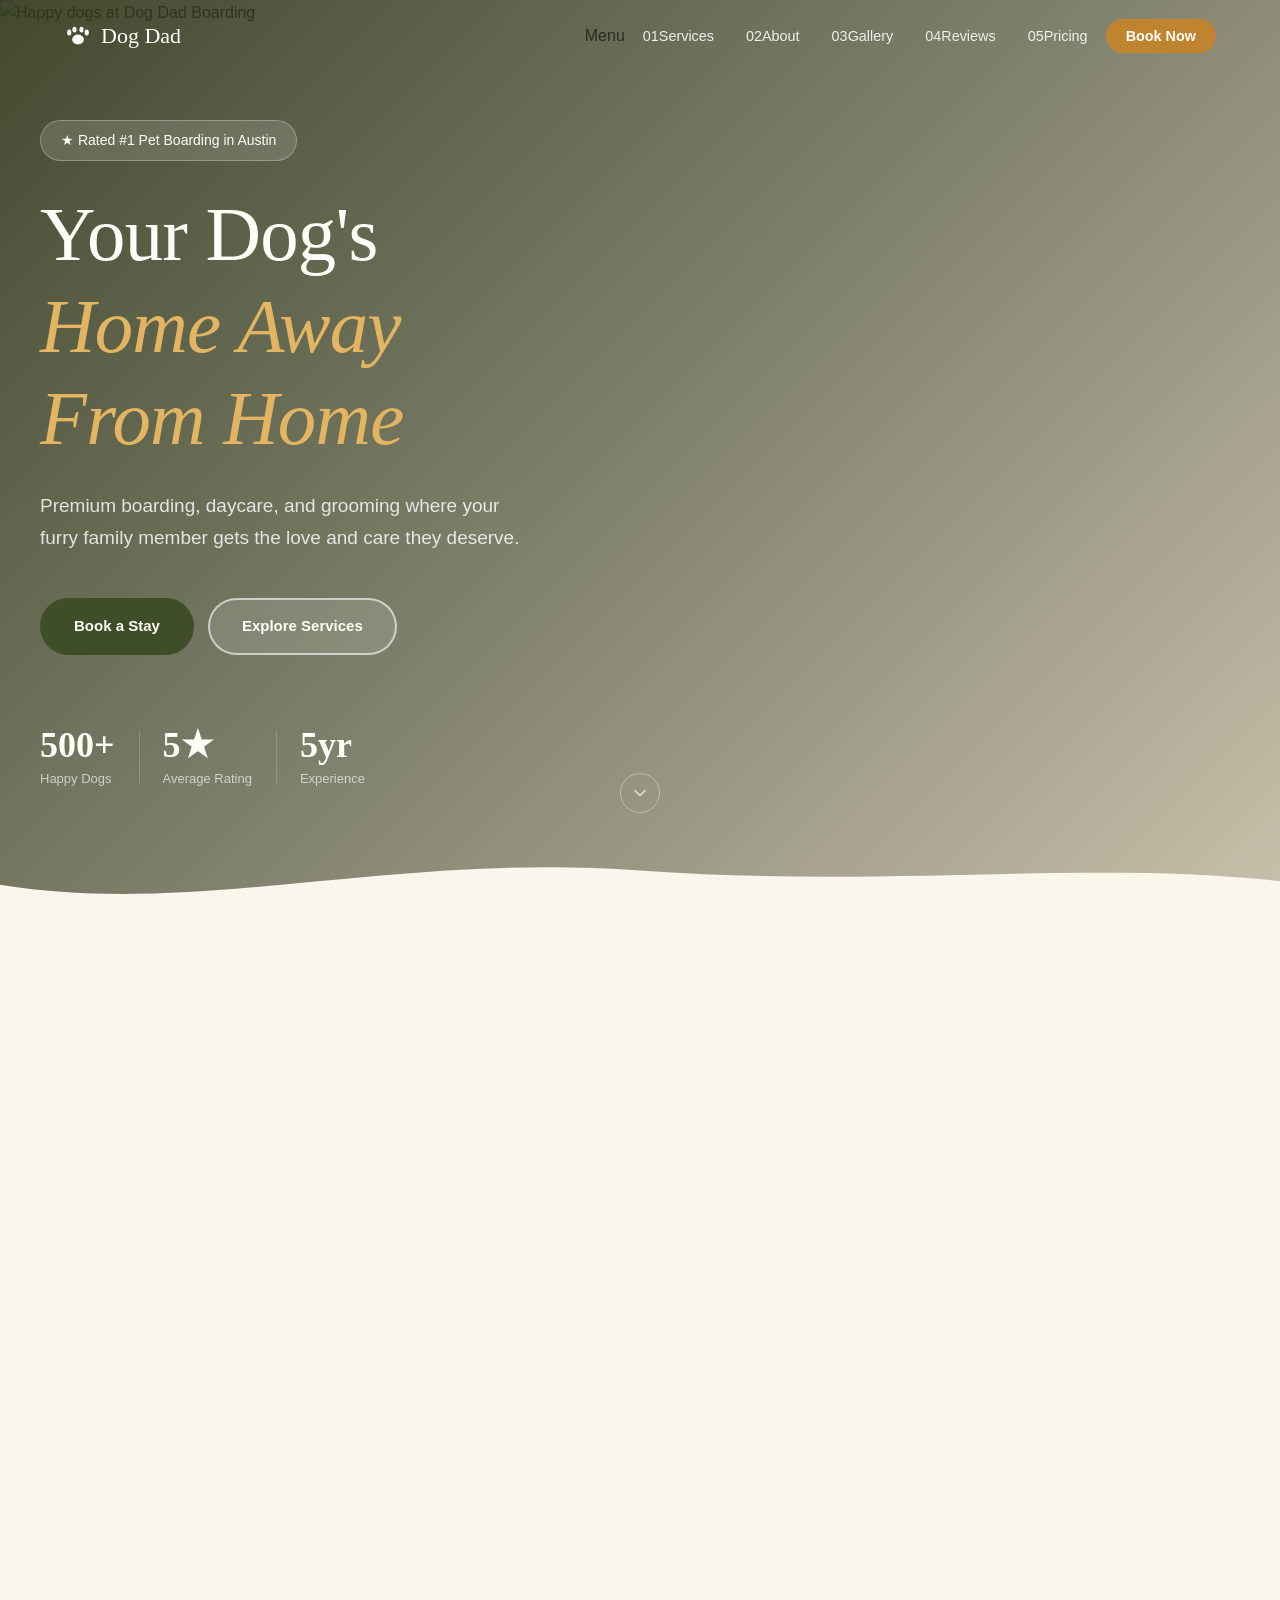
==== index.html @ 1a41c6b7 "updates" ====
<!DOCTYPE html>
<html lang="en">
<head>
  <meta charset="UTF-8">
  <meta name="viewport" content="width=device-width, initial-scale=1.0">
  <title>Dog Dad Boarding — Premium Care for Your Best Friend</title>
  <meta name="description" content="Austin's premier dog boarding, daycare, grooming, and dog walking. Licensed & insured with 5+ years of experience. Your dog's home away from home.">
  <meta name="theme-color" content="#3F4E28">
  <link rel="canonical" href="https://dogdadboarding.com">

  <!-- Open Graph -->
  <meta property="og:title" content="Dog Dad Boarding — Premium Care for Your Best Friend">
  <meta property="og:description" content="Austin's premier dog boarding, daycare, grooming, and dog walking. Licensed & insured with 5+ years of experience.">
  <meta property="og:type" content="website">
  <meta property="og:url" content="https://dogdadboarding.com">
  <meta property="og:image" content="https://dogdadboarding.com/og-image.jpg">
  <meta name="twitter:card" content="summary_large_image">

  <!-- CSP: removed 'unsafe-inline' from script-src (no inline scripts); kept in style-src for Leaflet -->
  <meta http-equiv="Content-Security-Policy" content="default-src 'self'; script-src 'self' https://unpkg.com; style-src 'self' 'unsafe-inline' https://unpkg.com https://fonts.bunny.net; font-src https://fonts.bunny.net; img-src 'self' https://placehold.co https://*.tile.openstreetmap.org data:; connect-src 'self' https://submit-form.com https://*.tile.openstreetmap.org; frame-src 'none'; object-src 'none'; base-uri 'self'; form-action 'self' https://submit-form.com">

  <!-- Favicon & icons -->
  <link rel="icon" type="image/svg+xml" href="data:image/svg+xml,%3Csvg xmlns='http://www.w3.org/2000/svg' viewBox='0 0 24 24' fill='%233F4E28'%3E%3Cellipse cx='4.5' cy='9' rx='1.8' ry='2.5'/%3E%3Cellipse cx='9' cy='6.5' rx='1.8' ry='2.5'/%3E%3Cellipse cx='15' cy='6.5' rx='1.8' ry='2.5'/%3E%3Cellipse cx='19.5' cy='9' rx='1.8' ry='2.5'/%3E%3Cellipse cx='12' cy='15' rx='5' ry='4.2'/%3E%3C/svg%3E">
  <link rel="apple-touch-icon" href="data:image/svg+xml,%3Csvg xmlns='http://www.w3.org/2000/svg' viewBox='0 0 24 24' fill='%233F4E28'%3E%3Cellipse cx='4.5' cy='9' rx='1.8' ry='2.5'/%3E%3Cellipse cx='9' cy='6.5' rx='1.8' ry='2.5'/%3E%3Cellipse cx='15' cy='6.5' rx='1.8' ry='2.5'/%3E%3Cellipse cx='19.5' cy='9' rx='1.8' ry='2.5'/%3E%3Cellipse cx='12' cy='15' rx='5' ry='4.2'/%3E%3C/svg%3E">

  <!-- Fonts -->
  <link rel="preconnect" href="https://fonts.bunny.net">
  <link rel="stylesheet" href="https://fonts.bunny.net/css?family=fraunces:400,400i,500,500i|nunito-sans:400,600,700&display=swap">

  <!-- External connections (Leaflet loaded lazily via JS) -->
  <link rel="preconnect" href="https://submit-form.com">
  <link rel="preconnect" href="https://unpkg.com">
  <link rel="preconnect" href="https://placehold.co">

  <!-- Hero image preload -->
  <link rel="preload" as="image" href="https://placehold.co/1600x900/5A6B38/FAF6EC?text=Hero+Image+—+Replace+With+Real+Photo">

  <link rel="stylesheet" href="styles.css">

  <!-- Structured data -->
  <script type="application/ld+json">
  {
    "@context": "https://schema.org",
    "@graph": [
      {
        "@type": "LocalBusiness",
        "@id": "https://dogdadboarding.com/#business",
        "name": "Dog Dad Boarding",
        "description": "Austin's premier dog boarding, daycare, grooming, and dog walking service.",
        "url": "https://dogdadboarding.com",
        "telephone": "+15125550123",
        "email": "hello@dogdadboarding.com",
        "image": "https://dogdadboarding.com/og-image.jpg",
        "priceRange": "$$",
        "address": {
          "@type": "PostalAddress",
          "streetAddress": "1234 Dogwood Ln",
          "addressLocality": "Austin",
          "addressRegion": "TX",
          "postalCode": "78701",
          "addressCountry": "US"
        },
        "geo": {
          "@type": "GeoCoordinates",
          "latitude": 30.2672,
          "longitude": -97.7431
        },
        "openingHoursSpecification": [
          {
            "@type": "OpeningHoursSpecification",
            "dayOfWeek": ["Monday","Tuesday","Wednesday","Thursday","Friday","Saturday","Sunday"],
            "opens": "07:00",
            "closes": "20:00"
          }
        ],
        "sameAs": [
          "https://instagram.com/dogdadboarding",
          "https://facebook.com/dogdadboarding",
          "https://tiktok.com/@dogdadboarding"
        ]
      },
      {
        "@type": "FAQPage",
        "mainEntity": [
          {
            "@type": "Question",
            "name": "What vaccinations do you require?",
            "acceptedAnswer": {
              "@type": "Answer",
              "text": "We require proof of current Rabies, DHPP (Distemper/Parvo), and Bordetella (kennel cough) vaccinations. All vaccines must be administered at least 48 hours before check-in."
            }
          },
          {
            "@type": "Question",
            "name": "What should I bring for my dog's stay?",
            "acceptedAnswer": {
              "@type": "Answer",
              "text": "Bring your dog's regular food (pre-portioned), any medications, a leash/collar with ID tags, their bed or blanket if they have one, and favorite toys. We provide bowls, bedding, and enrichment toys."
            }
          },
          {
            "@type": "Question",
            "name": "Can I tour the facility before booking?",
            "acceptedAnswer": {
              "@type": "Answer",
              "text": "Absolutely! We encourage tours. Just reach out to schedule a visit. We'll show you our indoor/outdoor play areas, sleeping accommodations, and introduce you to the team."
            }
          },
          {
            "@type": "Question",
            "name": "What is your cancellation policy?",
            "acceptedAnswer": {
              "@type": "Answer",
              "text": "We require 48 hours notice for cancellations to receive a full refund. Late cancellations within 24 hours are charged 50% of the booking. No-shows are charged in full."
            }
          },
          {
            "@type": "Question",
            "name": "Do you accept dogs that aren't spayed or neutered?",
            "acceptedAnswer": {
              "@type": "Answer",
              "text": "Yes, we accept intact dogs. However, they must be separated during group play sessions to ensure everyone's safety. We'll discuss the best arrangement during booking."
            }
          },
          {
            "@type": "Question",
            "name": "How do you handle emergencies?",
            "acceptedAnswer": {
              "@type": "Answer",
              "text": "We are pet first aid and CPR certified. We partner with Austin Emergency Veterinary Clinic for 24/7 support. You'll be notified immediately if any medical concern arises."
            }
          }
        ]
      }
    ]
  }
  </script>
</head>
<body>

  <!-- Reusable SVG symbols — rendered once, referenced everywhere -->
  <svg style="display:none" aria-hidden="true">
    <defs>
      <symbol id="icon-check-lg" viewBox="0 0 24 24" fill="none" stroke="currentColor" stroke-linecap="round" stroke-linejoin="round">
        <polyline points="20 6 9 17 4 12"/>
      </symbol>
      <symbol id="icon-check-sm" viewBox="0 0 24 24" fill="none" stroke="currentColor" stroke-linecap="round" stroke-linejoin="round">
        <polyline points="20 6 9 17 4 12"/>
      </symbol>
    </defs>
  </svg>

  <a href="#main-content" class="skip-link">Skip to main content</a>

  <!-- Navigation -->
  <nav class="nav" id="nav">
    <div class="nav__container">
      <a href="#home" class="nav__logo">
        <svg width="28" height="28" viewBox="0 0 24 24" fill="currentColor" aria-hidden="true">
          <ellipse cx="4.5" cy="9" rx="1.8" ry="2.5"/>
          <ellipse cx="9" cy="6.5" rx="1.8" ry="2.5"/>
          <ellipse cx="15" cy="6.5" rx="1.8" ry="2.5"/>
          <ellipse cx="19.5" cy="9" rx="1.8" ry="2.5"/>
          <ellipse cx="12" cy="15" rx="5" ry="4.2"/>
        </svg>
        Dog Dad
      </a>
      <ul class="nav__links" id="navLinks" role="list">
        <li class="nav__links-header" aria-hidden="true">
          <span class="nav__links-eyebrow">Menu</span>
        </li>
        <li><a href="#services"><span class="nav__links-num" aria-hidden="true">01</span>Services</a></li>
        <li><a href="#about"><span class="nav__links-num" aria-hidden="true">02</span>About</a></li>
        <li><a href="#gallery"><span class="nav__links-num" aria-hidden="true">03</span>Gallery</a></li>
        <li><a href="#testimonials"><span class="nav__links-num" aria-hidden="true">04</span>Reviews</a></li>
        <li><a href="#pricing"><span class="nav__links-num" aria-hidden="true">05</span>Pricing</a></li>
        <li><a href="#contact" class="nav__cta">Book Now</a></li>
      </ul>
      <button class="nav__hamburger" id="hamburger" aria-label="Toggle navigation menu" aria-expanded="false">
        <span></span>
        <span></span>
        <span></span>
      </button>
    </div>
    <div class="nav__overlay" id="navOverlay"></div>
  </nav>

  <!-- Hero -->
  <main id="main-content">
  <section class="hero" id="home">
    <div class="hero__bg">
      <img
        src="https://placehold.co/1600x900/5A6B38/FAF6EC?text=Hero+Image+—+Replace+With+Real+Photo"
        alt="Happy dogs at Dog Dad Boarding"
        class="hero__img"
        width="1600" height="900"
        fetchpriority="high"
      >
    </div>
    <div class="hero__content">
      <div class="hero__badge">★ Rated #1 Pet Boarding in Austin</div>
      <h1 class="hero__title">
        Your Dog's<br>
        <em>Home Away<br>From Home</em>
      </h1>
      <p class="hero__subtitle">
        Premium boarding, daycare, and grooming where your furry family member gets the love and care they deserve.
      </p>
      <div class="hero__actions">
        <a href="#contact" class="btn btn--primary">Book a Stay</a>
        <a href="#services" class="btn btn--ghost">Explore Services</a>
      </div>
      <div class="hero__trust">
        <div class="trust-badge">
          <strong>500+</strong>
          <span>Happy Dogs</span>
        </div>
        <div class="trust-badge">
          <strong>5★</strong>
          <span>Average Rating</span>
        </div>
        <div class="trust-badge">
          <strong>5yr</strong>
          <span>Experience</span>
        </div>
      </div>
    </div>
    <a href="#services" class="hero__scroll" aria-label="Scroll down to services">
      <svg width="20" height="20" viewBox="0 0 24 24" fill="none" stroke="currentColor" stroke-width="2" stroke-linecap="round" stroke-linejoin="round" aria-hidden="true"><polyline points="6 9 12 15 18 9"/></svg>
    </a>
  </section>

  <!-- Services -->
  <section class="services" id="services">
    <div class="container">
      <div class="section-header">
        <p class="section-eyebrow">What We Offer</p>
        <h2 class="section-title">Everything Your Dog Needs</h2>
        <p class="section-subtitle">From overnight stays to daily adventures, we've got your pup covered.</p>
      </div>
      <div class="services__grid">
        <div class="service-card">
          <div class="service-card__icon">
            <svg width="36" height="36" viewBox="0 0 24 24" fill="none" stroke="currentColor" stroke-width="1.5" stroke-linecap="round" stroke-linejoin="round" aria-hidden="true">
              <path d="M3 9l9-7 9 7v11a2 2 0 01-2 2H5a2 2 0 01-2-2z"/><polyline points="9 22 9 12 15 12 15 22"/>
            </svg>
          </div>
          <h3>Overnight Boarding</h3>
          <p>Your dog sleeps in a cozy, private space with plenty of love and attention throughout the night. Just like home, but with new friends.</p>
          <a href="#pricing-boarding" class="service-card__link">View Pricing →</a>
        </div>
        <div class="service-card">
          <div class="service-card__icon">
            <svg width="36" height="36" viewBox="0 0 24 24" fill="none" stroke="currentColor" stroke-width="1.5" stroke-linecap="round" stroke-linejoin="round" aria-hidden="true">
              <circle cx="12" cy="12" r="10"/><polyline points="12 6 12 12 16 14"/>
            </svg>
          </div>
          <h3>Doggy Daycare</h3>
          <p>A full day of supervised play, socialization, and enrichment activities with other friendly dogs. Worn-out pup guaranteed.</p>
          <a href="#pricing-daycare" class="service-card__link">View Pricing →</a>
        </div>
        <div class="service-card">
          <div class="service-card__icon">
            <svg width="36" height="36" viewBox="0 0 24 24" fill="none" stroke="currentColor" stroke-width="1.5" stroke-linecap="round" stroke-linejoin="round" aria-hidden="true">
              <path d="M20.84 4.61a5.5 5.5 0 00-7.78 0L12 5.67l-1.06-1.06a5.5 5.5 0 00-7.78 7.78l1.06 1.06L12 21.23l7.78-7.78 1.06-1.06a5.5 5.5 0 000-7.78z"/>
            </svg>
          </div>
          <h3>Grooming</h3>
          <p>Bath, blow dry, brush out, nail trim, and more — your pup will leave looking and smelling like the star they truly are.</p>
          <a href="#pricing-grooming" class="service-card__link">View Pricing →</a>
        </div>
        <div class="service-card">
          <div class="service-card__icon">
            <svg width="36" height="36" viewBox="0 0 24 24" fill="none" stroke="currentColor" stroke-width="1.5" stroke-linecap="round" stroke-linejoin="round" aria-hidden="true">
              <circle cx="12" cy="5" r="3"/><path d="M12 8v13M9 21h6M6 10l6-2 6 2"/>
            </svg>
          </div>
          <h3>Dog Walking</h3>
          <p>30 or 60 minute walks with GPS tracking and a post-walk report card — complete with photos — sent straight to your phone.</p>
          <a href="#pricing-walking" class="service-card__link">View Pricing →</a>
        </div>
      </div>
    </div>
  </section>

  <!-- How It Works -->
  <section class="how-it-works" id="how-it-works">
    <div class="container">
      <div class="section-header">
        <p class="section-eyebrow">Simple Process</p>
        <h2 class="section-title">How It Works</h2>
        <p class="section-subtitle">Getting started is easy — your pup will be in good hands in three simple steps.</p>
      </div>
      <div class="how-it-works__grid">
        <div class="how-it-works__step">
          <div class="how-it-works__number">1</div>
          <div class="how-it-works__icon">
            <svg width="32" height="32" viewBox="0 0 24 24" fill="none" stroke="currentColor" stroke-width="1.5" stroke-linecap="round" stroke-linejoin="round" aria-hidden="true">
              <path d="M17 21v-2a4 4 0 00-4-4H5a4 4 0 00-4 4v2"/><circle cx="9" cy="7" r="4"/><path d="M23 21v-2a4 4 0 00-3-3.87"/><path d="M16 3.13a4 4 0 010 7.75"/>
            </svg>
          </div>
          <h3>Meet &amp; Greet</h3>
          <p>Schedule a free visit so your dog can explore the space and meet us before their stay. No surprises on drop-off day.</p>
        </div>
        <div class="how-it-works__connector" aria-hidden="true"></div>
        <div class="how-it-works__step">
          <div class="how-it-works__number">2</div>
          <div class="how-it-works__icon">
            <svg width="32" height="32" viewBox="0 0 24 24" fill="none" stroke="currentColor" stroke-width="1.5" stroke-linecap="round" stroke-linejoin="round" aria-hidden="true">
              <rect x="3" y="4" width="18" height="18" rx="2" ry="2"/><line x1="16" y1="2" x2="16" y2="6"/><line x1="8" y1="2" x2="8" y2="6"/><line x1="3" y1="10" x2="21" y2="10"/>
            </svg>
          </div>
          <h3>Book Your Dates</h3>
          <p>Tell us your schedule and your dog's needs. We'll confirm availability and handle all the details — stress-free.</p>
        </div>
        <div class="how-it-works__connector" aria-hidden="true"></div>
        <div class="how-it-works__step">
          <div class="how-it-works__number">3</div>
          <div class="how-it-works__icon">
            <svg width="32" height="32" viewBox="0 0 24 24" fill="none" stroke="currentColor" stroke-width="1.5" stroke-linecap="round" stroke-linejoin="round" aria-hidden="true">
              <path d="M22 16.92v3a2 2 0 01-2.18 2 19.79 19.79 0 01-8.63-3.07A19.5 19.5 0 013.07 8.81a19.79 19.79 0 01-3.07-8.63A2 2 0 012 0h3a2 2 0 012 1.72c.127.96.361 1.903.7 2.81a2 2 0 01-.45 2.11L6.09 7.91a16 16 0 006 6l1.27-1.27a2 2 0 012.11-.45c.907.339 1.85.573 2.81.7A2 2 0 0122 14.92z"/>
            </svg>
          </div>
          <h3>Daily Photo Updates</h3>
          <p>Relax while we send photos and videos every single day. Pick up a happy, tired pup when you're back.</p>
        </div>
      </div>
      <div class="how-it-works__cta">
        <a href="#contact" class="btn btn--primary">Schedule a Meet &amp; Greet</a>
      </div>
    </div>
  </section>

  <!-- About -->
  <section class="about" id="about">
    <div class="container about__container">
      <div class="about__image">
        <img
          src="https://placehold.co/600x700/8A9A5B/FAF6EC?text=Owner+Photo+—+Replace+With+Real+Photo"
          alt="Dog Dad owner with their dogs"
          width="600" height="700"
          loading="lazy" decoding="async"
        >
        <div class="about__image-badge">
          <strong>5+</strong>
          <span>Years of<br>Loving Dogs</span>
        </div>
      </div>
      <div class="about__content">
        <p class="section-eyebrow">About Us</p>
        <h2 class="section-title">We Treat Your Dog<br>Like Our Own</h2>
        <p>Hi, I'm Alex — a lifelong dog lover and the proud founder of Dog Dad Boarding. What started as a passion project has grown into Austin's most trusted pet care service.</p>
        <p>Every dog that comes through our doors gets individual attention, lots of playtime, and all the belly rubs they want. We keep group sizes small so your pup never feels overwhelmed.</p>
        <ul class="about__features">
          <li>
            <div class="feature-icon">
              <svg width="14" height="14" stroke-width="3" aria-hidden="true"><use href="#icon-check-sm"/></svg>
            </div>
            <div>
              <strong>Licensed &amp; Insured</strong>
              <p>Fully certified in pet first aid and CPR</p>
            </div>
          </li>
          <li>
            <div class="feature-icon">
              <svg width="14" height="14" stroke-width="3" aria-hidden="true"><use href="#icon-check-sm"/></svg>
            </div>
            <div>
              <strong>Small Group Sizes</strong>
              <p>Maximum 8 dogs at a time for personalized care</p>
            </div>
          </li>
          <li>
            <div class="feature-icon">
              <svg width="14" height="14" stroke-width="3" aria-hidden="true"><use href="#icon-check-sm"/></svg>
            </div>
            <div>
              <strong>Daily Updates</strong>
              <p>Photos and videos sent to you every single day</p>
            </div>
          </li>
          <li>
            <div class="feature-icon">
              <svg width="14" height="14" stroke-width="3" aria-hidden="true"><use href="#icon-check-sm"/></svg>
            </div>
            <div>
              <strong>Vet Partnership</strong>
              <p>24/7 emergency veterinary support on call</p>
            </div>
          </li>
        </ul>
        <a href="#contact" class="btn btn--primary">Get In Touch</a>
      </div>
    </div>
  </section>

  <!-- Gallery -->
  <section class="gallery" id="gallery">
    <div class="container">
      <div class="section-header">
        <p class="section-eyebrow">Gallery</p>
        <h2 class="section-title">Life at Dog Dad</h2>
        <p class="section-subtitle">A peek into daily life — replace these with your real photos.</p>
      </div>
      <div class="gallery__grid">
        <div class="gallery__item gallery__item--wide" tabindex="0" role="button" aria-label="View larger: Dogs playing together"
             data-full="https://placehold.co/1200x675/7E9148/FAF6EC?text=Photo+1+Full">
          <img src="https://placehold.co/800x450/7E9148/FAF6EC?text=Photo+1+—+Dogs+Playing" alt="Dogs playing together" width="800" height="450" loading="lazy" decoding="async">
        </div>
        <div class="gallery__item" tabindex="0" role="button" aria-label="View larger: Dog resting"
             data-full="https://placehold.co/800x800/A8B576/3F4E28?text=Photo+2+Full">
          <img src="https://placehold.co/400x400/A8B576/3F4E28?text=Photo+2" alt="Dog resting" width="400" height="400" loading="lazy" decoding="async">
        </div>
        <div class="gallery__item" tabindex="0" role="button" aria-label="View larger: Dog on a walk"
             data-full="https://placehold.co/800x800/C3BD8C/3F4E28?text=Photo+3+Full">
          <img src="https://placehold.co/400x400/C3BD8C/3F4E28?text=Photo+3" alt="Dog on a walk" width="400" height="400" loading="lazy" decoding="async">
        </div>
        <div class="gallery__item" tabindex="0" role="button" aria-label="View larger: Grooming session"
             data-full="https://placehold.co/800x800/E8DCB4/3F4E28?text=Photo+4+Full">
          <img src="https://placehold.co/400x400/E8DCB4/3F4E28?text=Photo+4" alt="Grooming session" width="400" height="400" loading="lazy" decoding="async">
        </div>
        <div class="gallery__item" tabindex="0" role="button" aria-label="View larger: Happy dog"
             data-full="https://placehold.co/800x800/7E9148/FAF6EC?text=Photo+5+Full">
          <img src="https://placehold.co/400x400/7E9148/FAF6EC?text=Photo+5" alt="Happy dog" width="400" height="400" loading="lazy" decoding="async">
        </div>
        <div class="gallery__item gallery__item--wide" tabindex="0" role="button" aria-label="View larger: Dogs enjoying group play time"
             data-full="https://placehold.co/1200x675/6B7C3E/FAF6EC?text=Photo+6+Full">
          <img src="https://placehold.co/800x450/6B7C3E/FAF6EC?text=Photo+6+—+Group+Play+Time" alt="Dogs enjoying group play time" width="800" height="450" loading="lazy" decoding="async">
        </div>
      </div>
      <div class="gallery__cta">
        <p>Have a photo of your pup at Dog Dad? <a href="#contact">Share it with us</a> for a chance to be featured!</p>
      </div>
    </div>
  </section>

  <!-- Lightbox -->
  <div class="lightbox" id="lightbox" role="dialog" aria-modal="true" aria-label="Image viewer">
    <button class="lightbox__close" aria-label="Close image viewer">&times;</button>
    <button class="lightbox__nav lightbox__nav--prev" aria-label="Previous image">&#8249;</button>
    <button class="lightbox__nav lightbox__nav--next" aria-label="Next image">&#8250;</button>
    <img class="lightbox__img" id="lightboxImg" src="" alt="">
  </div>

  <!-- Testimonials -->
  <section class="testimonials" id="testimonials">
    <div class="container">
      <div class="section-header">
        <p class="section-eyebrow">Testimonials</p>
        <h2 class="section-title">What Dog Parents Say</h2>
      </div>
      <div class="testimonials__grid">
        <div class="testimonial-card">
          <div class="testimonial-card__stars" aria-label="5 out of 5 stars">★★★★★</div>
          <p>"Alex is absolutely incredible with dogs. Our golden retriever, Biscuit, is always so excited to come here. We get daily photos and come home to a happy, tired pup. Couldn't recommend more!"</p>
          <div class="testimonial-card__author">
            <img src="https://placehold.co/48x48/EFE6CB/3F4E28?text=SJ" alt="Sarah J." width="48" height="48" loading="lazy" decoding="async">
            <div>
              <strong>Sarah J.</strong>
              <span>Biscuit's Mom</span>
            </div>
          </div>
        </div>
        <div class="testimonial-card">
          <div class="testimonial-card__stars" aria-label="5 out of 5 stars">★★★★★</div>
          <p>"We've tried several boarding options but Dog Dad is on a completely different level. The personalized care, the daily updates, the obvious love for our dog — we're customers for life."</p>
          <div class="testimonial-card__author">
            <img src="https://placehold.co/48x48/EFE6CB/3F4E28?text=MR" alt="Mike R." width="48" height="48" loading="lazy" decoding="async">
            <div>
              <strong>Mike R.</strong>
              <span>Max's Dad</span>
            </div>
          </div>
        </div>
        <div class="testimonial-card">
          <div class="testimonial-card__stars" aria-label="4 out of 5 stars">★★★★<span class="star--dim">★</span></div>
          <p>"I was nervous leaving my anxious rescue for the first time, but Alex was patient, communicative, and sent so many reassuring photos. Luna actually seemed sad to leave!"</p>
          <div class="testimonial-card__author">
            <img src="https://placehold.co/48x48/EFE6CB/3F4E28?text=EK" alt="Emily K." width="48" height="48" loading="lazy" decoding="async">
            <div>
              <strong>Emily K.</strong>
              <span>Luna's Mom</span>
            </div>
          </div>
        </div>
      </div>
      <div class="testimonials__reviews-link">
        <a href="https://g.page/dogdadboarding/review" target="_blank" rel="noopener" class="btn btn--ghost">
          <svg width="18" height="18" viewBox="0 0 24 24" fill="currentColor" aria-hidden="true"><path d="M12 17.27L18.18 21l-1.64-7.03L22 9.24l-7.19-.61L12 2 9.19 8.63 2 9.24l5.46 4.73L5.82 21z"/></svg>
          Read All Our Reviews on Google
        </a>
      </div>
    </div>
  </section>

  <!-- Pricing -->
  <section class="pricing" id="pricing">
    <div class="container">
      <div class="section-header">
        <p class="section-eyebrow">Pricing</p>
        <h2 class="section-title">Simple, Transparent Pricing</h2>
        <p class="section-subtitle">No hidden fees. No surprises. Just great care.</p>
      </div>
      <div class="pricing__grid">
        <div class="pricing-card" id="pricing-daycare">
          <div class="pricing-card__header">
            <h3>Daycare</h3>
            <div class="pricing-card__price">
              <span class="price-amount">$45</span>
              <span class="price-period">/ day</span>
            </div>
          </div>
          <ul class="pricing-card__features">
            <li>
              <svg width="16" height="16" stroke-width="2.5" aria-hidden="true"><use href="#icon-check-lg"/></svg>
              Full day of supervised play
            </li>
            <li>
              <svg width="16" height="16" stroke-width="2.5" aria-hidden="true"><use href="#icon-check-lg"/></svg>
              Feeding per your schedule
            </li>
            <li>
              <svg width="16" height="16" stroke-width="2.5" aria-hidden="true"><use href="#icon-check-lg"/></svg>
              Daily photo update
            </li>
            <li>
              <svg width="16" height="16" stroke-width="2.5" aria-hidden="true"><use href="#icon-check-lg"/></svg>
              Group &amp; solo play time
            </li>
          </ul>
          <a href="#contact" class="btn btn--outline" data-service="daycare">Book Daycare</a>
        </div>

        <div class="pricing-card pricing-card--featured" id="pricing-boarding">
          <div class="pricing-card__badge">Most Popular</div>
          <div class="pricing-card__header">
            <div class="pricing-card__offer">First Visit — Save 20%</div>
            <h3>Overnight Boarding</h3>
            <div class="pricing-card__price">
              <span class="price-amount">$65</span>
              <span class="price-period">/ night</span>
            </div>
          </div>
          <ul class="pricing-card__features">
            <li>
              <svg width="16" height="16" stroke-width="2.5" aria-hidden="true"><use href="#icon-check-lg"/></svg>
              Everything in Daycare
            </li>
            <li>
              <svg width="16" height="16" stroke-width="2.5" aria-hidden="true"><use href="#icon-check-lg"/></svg>
              Private sleeping space
            </li>
            <li>
              <svg width="16" height="16" stroke-width="2.5" aria-hidden="true"><use href="#icon-check-lg"/></svg>
              Morning &amp; evening walks
            </li>
            <li>
              <svg width="16" height="16" stroke-width="2.5" aria-hidden="true"><use href="#icon-check-lg"/></svg>
              Bedtime cuddles
            </li>
            <li>
              <svg width="16" height="16" stroke-width="2.5" aria-hidden="true"><use href="#icon-check-lg"/></svg>
              Pickup &amp; drop-off available
            </li>
          </ul>
          <a href="#contact" class="btn btn--primary" data-service="boarding">Book Boarding</a>
        </div>

        <div class="pricing-card" id="pricing-grooming">
          <div class="pricing-card__header">
            <h3>Grooming</h3>
            <div class="pricing-card__price">
              <span class="price-amount">$55+</span>
              <span class="price-period">/ session</span>
            </div>
          </div>
          <ul class="pricing-card__features">
            <li>
              <svg width="16" height="16" stroke-width="2.5" aria-hidden="true"><use href="#icon-check-lg"/></svg>
              Bath &amp; blow dry
            </li>
            <li>
              <svg width="16" height="16" stroke-width="2.5" aria-hidden="true"><use href="#icon-check-lg"/></svg>
              Brush out
            </li>
            <li>
              <svg width="16" height="16" stroke-width="2.5" aria-hidden="true"><use href="#icon-check-lg"/></svg>
              Nail trim &amp; file
            </li>
            <li>
              <svg width="16" height="16" stroke-width="2.5" aria-hidden="true"><use href="#icon-check-lg"/></svg>
              Ear cleaning
            </li>
            <li>
              <svg width="16" height="16" stroke-width="2.5" aria-hidden="true"><use href="#icon-check-lg"/></svg>
              Bandana or bow finish
            </li>
          </ul>
          <a href="#contact" class="btn btn--outline" data-service="grooming">Book Grooming</a>
        </div>

        <div class="pricing-card" id="pricing-walking">
          <div class="pricing-card__header">
            <h3>Dog Walking</h3>
            <div class="pricing-card__price">
              <span class="price-amount">$25+</span>
              <span class="price-period">/ walk</span>
            </div>
          </div>
          <ul class="pricing-card__features">
            <li>
              <svg width="16" height="16" stroke-width="2.5" aria-hidden="true"><use href="#icon-check-lg"/></svg>
              30 or 60 minute walks
            </li>
            <li>
              <svg width="16" height="16" stroke-width="2.5" aria-hidden="true"><use href="#icon-check-lg"/></svg>
              GPS-tracked route
            </li>
            <li>
              <svg width="16" height="16" stroke-width="2.5" aria-hidden="true"><use href="#icon-check-lg"/></svg>
              Post-walk report card
            </li>
            <li>
              <svg width="16" height="16" stroke-width="2.5" aria-hidden="true"><use href="#icon-check-lg"/></svg>
              Photos sent to your phone
            </li>
          </ul>
          <a href="#contact" class="btn btn--outline" data-service="walking">Book a Walk</a>
        </div>
      </div>
      <p class="pricing__note">Prices vary by dog size and breed. <a href="#contact">Contact us</a> for a personalized quote.</p>
      <p class="pricing__package">Multi-night discount: save $10/night on stays of 5+ nights.</p>
    </div>
  </section>

  <!-- FAQ -->
  <section class="faq" id="faq">
    <div class="container">
      <div class="section-header">
        <p class="section-eyebrow">FAQ</p>
        <h2 class="section-title">Frequently Asked Questions</h2>
        <p class="section-subtitle">Everything you need to know before your pup's stay.</p>
      </div>
      <div class="faq__list">
        <details class="faq__item">
          <summary>What vaccinations do you require?</summary>
          <div class="faq__body"><p>We require proof of current Rabies, DHPP (Distemper/Parvo), and Bordetella (kennel cough) vaccinations. All vaccines must be administered at least 48 hours before check-in.</p></div>
        </details>
        <details class="faq__item">
          <summary>What should I bring for my dog's stay?</summary>
          <div class="faq__body"><p>Bring your dog's regular food (pre-portioned), any medications, a leash/collar with ID tags, their bed or blanket if they have one, and favorite toys. We provide bowls, bedding, and enrichment toys.</p></div>
        </details>
        <details class="faq__item">
          <summary>Can I tour the facility before booking?</summary>
          <div class="faq__body"><p>Absolutely! We encourage tours. Just <a href="#contact">reach out</a> to schedule a visit. We'll show you our indoor/outdoor play areas, sleeping accommodations, and introduce you to the team.</p></div>
        </details>
        <details class="faq__item">
          <summary>What is your cancellation policy?</summary>
          <div class="faq__body"><p>We require 48 hours notice for cancellations to receive a full refund. Late cancellations within 24 hours are charged 50% of the booking. No-shows are charged in full.</p></div>
        </details>
        <details class="faq__item">
          <summary>Do you accept dogs that aren't spayed or neutered?</summary>
          <div class="faq__body"><p>Yes, we accept intact dogs. However, they must be separated during group play sessions to ensure everyone's safety. We'll discuss the best arrangement during booking.</p></div>
        </details>
        <details class="faq__item">
          <summary>How do you handle emergencies?</summary>
          <div class="faq__body"><p>We are pet first aid and CPR certified. We partner with <strong>Austin Emergency Veterinary Clinic</strong> for 24/7 support. You'll be notified immediately if any medical concern arises.</p></div>
        </details>
      </div>
    </div>
  </section>

  <!-- Newsletter -->
  <section class="newsletter">
    <div class="container newsletter__container">
      <div class="newsletter__content">
        <p class="section-eyebrow">Stay in Touch</p>
        <h2 class="section-title">Get Updates &amp; Offers</h2>
        <p>Sign up for our newsletter and be the first to know about promotions, seasonal availability, and tips for happy pups.</p>
      </div>
      <form class="newsletter__form" id="newsletterForm">
        <div class="newsletter__input-group">
          <input type="email" name="email" placeholder="Your email address" required aria-label="Email for newsletter">
          <div style="position:absolute;left:-9999px" aria-hidden="true">
            <input type="text" name="_hp" tabindex="-1" autocomplete="off">
          </div>
          <button type="submit" class="btn btn--primary">Subscribe</button>
        </div>
        <p class="newsletter__disclaimer">No spam, unsubscribe anytime.</p>
        <p class="newsletter__status" id="newsletterStatus" role="status" aria-live="polite" aria-atomic="true"></p>
      </form>
    </div>
  </section>

  <!-- Contact -->
  <section class="contact" id="contact">
    <div class="container contact__container">
      <div class="contact__info">
        <p class="section-eyebrow">Get In Touch</p>
        <h2 class="section-title">Ready to Book?</h2>
        <p>Fill out the form and we'll get back to you within 24 hours to confirm availability and chat about your dog's needs.</p>
        <ul class="contact__details">
          <li>
            <svg width="18" height="18" viewBox="0 0 24 24" fill="none" stroke="currentColor" stroke-width="2" stroke-linecap="round" stroke-linejoin="round" aria-hidden="true"><path d="M21 10c0 7-9 13-9 13s-9-6-9-13a9 9 0 0118 0z"/><circle cx="12" cy="10" r="3"/></svg>
            <a href="https://maps.google.com/?q=1234+Dogwood+Ln+Austin+TX+78701" target="_blank" rel="noopener">1234 Dogwood Ln, Austin, TX</a>
          </li>
          <li>
            <svg width="18" height="18" viewBox="0 0 24 24" fill="none" stroke="currentColor" stroke-width="2" stroke-linecap="round" stroke-linejoin="round" aria-hidden="true"><path d="M22 16.92v3a2 2 0 01-2.18 2 19.79 19.79 0 01-8.63-3.07A19.5 19.5 0 013.07 8.81a19.79 19.79 0 01-3.07-8.63A2 2 0 012 0h3a2 2 0 012 1.72c.127.96.361 1.903.7 2.81a2 2 0 01-.45 2.11L6.09 7.91a16 16 0 006 6l1.27-1.27a2 2 0 012.11-.45c.907.339 1.85.573 2.81.7A2 2 0 0122 14.92z"/></svg>
            <a href="tel:+15125550123">(512) 555-0123</a>
          </li>
          <li>
            <svg width="18" height="18" viewBox="0 0 24 24" fill="none" stroke="currentColor" stroke-width="2" stroke-linecap="round" stroke-linejoin="round" aria-hidden="true"><path d="M4 4h16c1.1 0 2 .9 2 2v12c0 1.1-.9 2-2 2H4c-1.1 0-2-.9-2-2V6c0-1.1.9-2 2-2z"/><polyline points="22,6 12,13 2,6"/></svg>
            <a href="mailto:hello@dogdadboarding.com">hello@dogdadboarding.com</a>
          </li>
          <li>
            <svg width="18" height="18" viewBox="0 0 24 24" fill="none" stroke="currentColor" stroke-width="2" stroke-linecap="round" stroke-linejoin="round" aria-hidden="true"><circle cx="12" cy="12" r="10"/><polyline points="12 6 12 12 16 14"/></svg>
            Mon – Sun: 7:00am – 8:00pm
          </li>
        </ul>
        <div class="contact__social">
          <a href="https://instagram.com/dogdadboarding" aria-label="Instagram" target="_blank" rel="noopener">
            <svg width="18" height="18" viewBox="0 0 24 24" fill="none" stroke="currentColor" stroke-width="2" stroke-linecap="round" stroke-linejoin="round" aria-hidden="true"><rect x="2" y="2" width="20" height="20" rx="5" ry="5"/><path d="M16 11.37A4 4 0 1112.63 8 4 4 0 0116 11.37z"/><line x1="17.5" y1="6.5" x2="17.51" y2="6.5"/></svg>
            Instagram
          </a>
          <a href="https://facebook.com/dogdadboarding" aria-label="Facebook" target="_blank" rel="noopener">
            <svg width="18" height="18" viewBox="0 0 24 24" fill="none" stroke="currentColor" stroke-width="2" stroke-linecap="round" stroke-linejoin="round" aria-hidden="true"><path d="M18 2h-3a5 5 0 00-5 5v3H7v4h3v8h4v-8h3l1-4h-4V7a1 1 0 011-1h3z"/></svg>
            Facebook
          </a>
          <a href="https://tiktok.com/@dogdadboarding" aria-label="TikTok" target="_blank" rel="noopener">
            <svg width="18" height="18" viewBox="0 0 24 24" fill="currentColor" aria-hidden="true"><path d="M19.59 6.69a4.83 4.83 0 01-3.77-4.25V2h-3.45v13.67a2.89 2.89 0 01-2.88 2.5 2.89 2.89 0 01-2.89-2.89 2.89 2.89 0 012.89-2.89c.28 0 .54.04.79.1V9.01a6.33 6.33 0 00-.79-.05 6.34 6.34 0 00-6.34 6.34 6.34 6.34 0 006.34 6.34 6.34 6.34 0 006.33-6.34V8.69a8.14 8.14 0 004.77 1.52V6.76a4.85 4.85 0 01-1-.07z"/></svg>
            TikTok
          </a>
        </div>
        <div class="contact__referral">
          <p class="contact__referral-title">Refer a Friend &amp; Save $20</p>
          <p>Share the love! When a friend books their first stay, you both get $20 off your next booking.</p>
        </div>
      </div>

      <form class="contact__form" id="contactForm" action="https://submit-form.com/YOUR_FORM_ID" method="POST" novalidate>
        <div style="position:absolute;left:-9999px" aria-hidden="true">
          <input type="text" name="_hp" tabindex="-1" autocomplete="off">
        </div>
        <p class="form-required-note"><span class="req" aria-hidden="true">*</span> Required fields</p>
        <div class="form-row">
          <div class="form-group">
            <label for="name">Your Name <span class="req" aria-hidden="true">*</span></label>
            <input type="text" id="name" name="name" placeholder="Jane Smith" required autocomplete="name">
            <span class="form-error" id="name-error" role="alert" aria-live="assertive"></span>
          </div>
          <div class="form-group">
            <label for="dog-name">Dog's Name</label>
            <input type="text" id="dog-name" name="dog_name" placeholder="Biscuit">
            <span class="form-error" id="dog-name-error" role="alert" aria-live="assertive"></span>
          </div>
        </div>
        <div class="form-row">
          <div class="form-group">
            <label for="email">Email Address <span class="req" aria-hidden="true">*</span></label>
            <input type="email" id="email" name="email" placeholder="jane@example.com" required autocomplete="email">
            <span class="form-error" id="email-error" role="alert" aria-live="assertive"></span>
          </div>
          <div class="form-group">
            <label for="phone">Phone Number</label>
            <input type="tel" id="phone" name="phone" placeholder="(555) 000-0000" autocomplete="tel">
            <span class="form-error" id="phone-error" role="alert" aria-live="assertive"></span>
          </div>
        </div>
        <div class="form-group form-group--full">
          <label for="service">Service Needed <span class="req" aria-hidden="true">*</span></label>
          <select id="service" name="service" required>
            <option value="">Select a service…</option>
            <option value="boarding">Overnight Boarding</option>
            <option value="daycare">Doggy Daycare</option>
            <option value="grooming">Grooming</option>
            <option value="walking">Dog Walking</option>
          </select>
          <span class="form-error" id="service-error" role="alert" aria-live="assertive"></span>
        </div>
        <div class="form-row">
          <div class="form-group">
            <label for="start">Start Date</label>
            <input type="date" id="start" name="start">
            <span class="form-error" id="start-error" role="alert" aria-live="assertive"></span>
          </div>
          <div class="form-group">
            <label for="end">End Date</label>
            <input type="date" id="end" name="end">
            <span class="form-error" id="end-error" role="alert" aria-live="assertive"></span>
          </div>
        </div>
        <div class="form-group form-group--full">
          <label for="message">Tell Us About Your Dog</label>
          <textarea id="message" name="message" rows="4" placeholder="Breed, age, any special needs or personality quirks we should know about…"></textarea>
          <span class="form-error" id="message-error" role="alert" aria-live="assertive"></span>
        </div>
        <button type="submit" class="btn btn--primary btn--full"><span class="btn__spinner" aria-hidden="true"></span><span class="btn__label">Send Booking Request</span></button>
        <p class="form-note">We'll respond within 24 hours. No spam, ever.</p>
        <div class="form-status" id="formStatus" role="status" aria-live="polite" aria-atomic="true"></div>
      </form>
    </div>
  </section>

  </main>

  <!-- Map & Service Area -->
  <section class="map-section">
    <div class="container map-section__container">
      <div class="map-section__embed">
        <div id="map" aria-label="Map showing Dog Dad Boarding service area in Austin, TX"></div>
      </div>
      <div class="map-section__info">
        <h3>Serving All of Austin &amp; Surrounding Areas</h3>
        <p>We proudly serve pet parents throughout the Greater Austin area, including Downtown, South Austin, East Austin, North Austin, Cedar Park, and Round Rock. Can't make it to us? Ask about our pickup and drop-off service!</p>
        <ul class="map-section__highlights">
          <li>
            <svg width="16" height="16" stroke-width="2.5" aria-hidden="true"><use href="#icon-check-sm"/></svg>
            Free pickup &amp; drop-off within 10 miles
          </li>
          <li>
            <svg width="16" height="16" stroke-width="2.5" aria-hidden="true"><use href="#icon-check-sm"/></svg>
            Open 7 days a week, 7am – 8pm
          </li>
          <li>
            <svg width="16" height="16" stroke-width="2.5" aria-hidden="true"><use href="#icon-check-sm"/></svg>
            Easy drop-off &amp; pick-up scheduling
          </li>
        </ul>
      </div>
    </div>
  </section>

  <!-- Resources -->
  <section class="resources">
    <div class="container">
      <div class="section-header">
        <p class="section-eyebrow">Resources</p>
        <h2 class="section-title">Tips &amp; Guides for Dog Parents</h2>
        <p class="section-subtitle">Helpful advice from our team to keep your pup happy and healthy.</p>
      </div>
      <div class="resources__grid">
        <a href="/blog/preparing-dog-boarding-stay" class="resource-card">
          <div class="resource-card__thumb">
            <img src="https://placehold.co/400x250/6B7C3E/FAF6EC?text=Coming+Soon" alt="Preparing Your Dog for a Boarding Stay guide" width="400" height="250" loading="lazy" decoding="async">
          </div>
          <div class="resource-card__body">
            <span class="resource-card__tag">Travel Tips</span>
            <h3>Preparing Your Dog for a Boarding Stay</h3>
            <p>Coming soon — our guide to making drop-off day stress-free for you and your pup.</p>
          </div>
        </a>
        <a href="/blog/seasonal-pet-care-austin" class="resource-card">
          <div class="resource-card__thumb">
            <img src="https://placehold.co/400x250/7E9148/FAF6EC?text=Coming+Soon" alt="Seasonal Pet Care Tips for Austin guide" width="400" height="250" loading="lazy" decoding="async">
          </div>
          <div class="resource-card__body">
            <span class="resource-card__tag">Health</span>
            <h3>Seasonal Pet Care Tips for Austin</h3>
            <p>Coming soon — how to keep your dog safe and comfortable in the Texas heat.</p>
          </div>
        </a>
        <a href="/blog/puppy-socialization-tips" class="resource-card">
          <div class="resource-card__thumb">
            <img src="https://placehold.co/400x250/A8B576/3F4E28?text=Coming+Soon" alt="Socialization Tips for Puppies guide" width="400" height="250" loading="lazy" decoding="async">
          </div>
          <div class="resource-card__body">
            <span class="resource-card__tag">Training</span>
            <h3>Socialization Tips for Puppies</h3>
            <p>Coming soon — how daycare can help your pup build confidence and make friends.</p>
          </div>
        </a>
      </div>
    </div>
  </section>

  <!-- Footer -->
  <footer class="footer">
    <div class="container footer__container">
      <div class="footer__brand">
        <a href="#home" class="nav__logo footer__logo">
          <svg width="24" height="24" viewBox="0 0 24 24" fill="currentColor" aria-hidden="true">
            <ellipse cx="4.5" cy="9" rx="1.8" ry="2.5"/>
            <ellipse cx="9" cy="6.5" rx="1.8" ry="2.5"/>
            <ellipse cx="15" cy="6.5" rx="1.8" ry="2.5"/>
            <ellipse cx="19.5" cy="9" rx="1.8" ry="2.5"/>
            <ellipse cx="12" cy="15" rx="5" ry="4.2"/>
          </svg>
          Dog Dad
        </a>
        <p>Premium dog boarding, daycare, and grooming in Austin. Because your dog deserves the best.</p>
      </div>
      <div class="footer__links">
        <h4>Services</h4>
        <ul>
          <li><a href="#pricing-boarding">Overnight Boarding</a></li>
          <li><a href="#pricing-daycare">Doggy Daycare</a></li>
          <li><a href="#pricing-grooming">Grooming</a></li>
          <li><a href="#pricing-walking">Dog Walking</a></li>
        </ul>
      </div>
      <div class="footer__links">
        <h4>Company</h4>
        <ul>
          <li><a href="#about">About Us</a></li>
          <li><a href="#gallery">Gallery</a></li>
          <li><a href="#testimonials">Reviews</a></li>
          <li><a href="#contact">Contact</a></li>
        </ul>
      </div>
      <div class="footer__contact">
        <h4>Contact</h4>
        <p><a href="https://maps.google.com/?q=1234+Dogwood+Ln+Austin+TX+78701" target="_blank" rel="noopener">1234 Dogwood Ln<br>Austin, TX 78701</a></p>
        <p><a href="tel:+15125550123">(512) 555-0123</a></p>
        <p><a href="mailto:hello@dogdadboarding.com">hello@dogdadboarding.com</a></p>
      </div>
    </div>
    <div class="footer__bottom">
      <div class="container footer__bottom-inner">
        <p>© <span id="year">2025</span> Dog Dad Boarding. All rights reserved.</p>
        <div class="footer__legal">
          <a href="/privacy.html">Privacy Policy</a>
          <a href="/terms.html">Terms of Service</a>
        </div>
      </div>
    </div>
  </footer>

  <button class="back-to-top" id="backToTop" aria-label="Back to top">
    <svg width="20" height="20" viewBox="0 0 24 24" fill="none" stroke="currentColor" stroke-width="2.5" stroke-linecap="round" stroke-linejoin="round" aria-hidden="true"><polyline points="18 15 12 9 6 15"/></svg>
  </button>

  <!-- Sticky mobile CTA -->
  <div class="sticky-cta" id="stickyCta">
    <a href="#contact" class="btn btn--primary sticky-cta__btn">Book Your Stay</a>
  </div>

  <script src="script.js"></script>
</body>
</html>
---- styles.css ----
/* =============================================
   Dog Dad Boarding — Stylesheet
   ============================================= */

/* === Skip Link === */
.skip-link {
  position: absolute;
  top: -100%;
  left: 16px;
  z-index: 10000;
  padding: 12px 24px;
  background: var(--primary);
  color: var(--white);
  border-radius: 0 0 var(--radius-sm) var(--radius-sm);
  font-size: 0.9375rem;
  font-weight: 600;
  transition: top 0.2s;
}
.skip-link:focus {
  top: 0;
}

/* === Reset & Base === */
*, *::before, *::after {
  box-sizing: border-box;
  margin: 0;
  padding: 0;
}

:root {
  /* Colors — modern farmhouse: field green, wheat gold, cream, oat, barn red */
  --primary:        #3F4E28;
  --primary-light:  #69833A;
  --primary-pale:   #E9EDD9;
  --accent:         #C0832F;
  --accent-light:   #E3B563;
  --barn:           #A4502F;
  --bg:             #FAF6EC;
  --bg-alt:         #F2EAD7;
  --text:           #2E2A20;
  --text-muted:     #6F6755;
  --white:          #FFFDF8;
  --border:         #E5DCC6;

  /* Typography */
  --font-display:   'Fraunces', Georgia, serif;
  --font-body:      'Nunito Sans', -apple-system, BlinkMacSystemFont, 'Segoe UI', sans-serif;

  /* Shadows — warm-toned, soft */
  --shadow:         0 4px 24px rgba(74, 60, 30, 0.08);
  --shadow-lg:      0 16px 56px rgba(74, 60, 30, 0.14);

  /* Shape */
  --radius:         20px;
  --radius-sm:      10px;

  /* Motion */
  --transition:     0.3s cubic-bezier(0.4, 0, 0.2, 1);

  /* Layout */
  --nav-height:     72px;
  --container:      1200px;
  --section-pad:    100px;
}

html {
  scroll-behavior: smooth;
  scroll-padding-top: calc(var(--nav-height) + 20px);
}

body {
  font-family: var(--font-body);
  background-color: var(--bg);
  color: var(--text);
  line-height: 1.65;
  font-size: 16px;
  -webkit-font-smoothing: antialiased;
  -moz-osx-font-smoothing: grayscale;
}

img {
  max-width: 100%;
  height: auto;
  display: block;
}

a { color: inherit; text-decoration: none; }
ul { list-style: none; }
button { font-family: inherit; }

/* Brand-tinted text selection */
::selection {
  background: var(--primary);
  color: var(--white);
}
::-moz-selection {
  background: var(--primary);
  color: var(--white);
}

/* === Typography === */
h1, h2, h3, h4 {
  font-family: var(--font-display);
  line-height: 1.2;
  font-weight: 500;
  letter-spacing: -0.01em;
}

h1 { font-size: clamp(2.75rem, 6vw, 5rem); }
h2 { font-size: clamp(2rem, 4vw, 3rem); }
h3 { font-size: 1.375rem; }

/* === Container === */
.container {
  max-width: var(--container);
  margin: 0 auto;
  padding: 0 24px;
}

/* === Section Shared === */
.section-header {
  text-align: center;
  max-width: 620px;
  margin: 0 auto 64px;
}

.section-eyebrow {
  display: block;
  font-size: 0.8125rem;
  font-weight: 700;
  letter-spacing: 0.14em;
  text-transform: uppercase;
  color: var(--accent);
  margin-bottom: 12px;
}

.section-title {
  color: var(--primary);
  margin-bottom: 16px;
}

/* Wheat-gold flourish under centered section titles */
.section-header .section-title::after {
  content: '';
  display: block;
  width: 56px;
  height: 3px;
  border-radius: 2px;
  background: var(--accent-light);
  margin: 18px auto 0;
}

.section-subtitle {
  color: var(--text-muted);
  font-size: 1.0625rem;
}

/* === Buttons === */
.btn {
  display: inline-flex;
  align-items: center;
  justify-content: center;
  gap: 8px;
  padding: 14px 32px;
  border-radius: 100px;
  font-size: 0.9375rem;
  font-weight: 600;
  cursor: pointer;
  border: 2px solid transparent;
  transition: var(--transition);
  white-space: nowrap;
  text-decoration: none;
}

.btn--primary {
  background: var(--primary);
  color: var(--white);
  border-color: var(--primary);
}

.btn--primary:hover {
  background: var(--primary-light);
  border-color: var(--primary-light);
  transform: translateY(-2px);
  box-shadow: 0 8px 28px rgba(63, 78, 40, 0.3);
}

/* Dark-on-light outline */
.btn--outline {
  background: transparent;
  color: var(--primary);
  border-color: var(--primary);
}

.btn--outline:hover {
  background: var(--primary);
  color: var(--white);
  transform: translateY(-2px);
}

/* Light-on-dark outline (for hero) */
.btn--ghost {
  background: rgba(255, 255, 255, 0.12);
  color: var(--white);
  border-color: rgba(255, 255, 255, 0.6);
  backdrop-filter: blur(8px);
}

.btn--ghost:hover {
  background: var(--white);
  color: var(--primary);
  border-color: var(--white);
  transform: translateY(-2px);
}

.btn--full {
  width: 100%;
}

/* Spinner shown inside a button during async submit */
.btn__spinner {
  display: none;
  width: 16px;
  height: 16px;
  border: 2px solid currentColor;
  border-top-color: transparent;
  border-radius: 50%;
  animation: btnSpin 0.7s linear infinite;
}

.btn.is-loading .btn__spinner {
  display: inline-block;
}

.btn.is-loading .btn__label {
  opacity: 0.85;
}

@keyframes btnSpin {
  to { transform: rotate(360deg); }
}

@media (prefers-reduced-motion: reduce) {
  .btn__spinner { animation-duration: 1.5s; }
}

/* =============================================
   Navigation
   ============================================= */
.nav {
  position: fixed;
  top: 0;
  left: 0;
  right: 0;
  z-index: 1000;
  height: var(--nav-height);
  transition: box-shadow var(--transition);
}

/*
 * backdrop-filter on the nav itself would create a new containing block,
 * breaking position:fixed on the mobile menu panel (it would be positioned
 * relative to the nav bar instead of the viewport when scrolled).
 * Using ::before keeps the blur effect without that side effect.
 */
.nav::before {
  content: '';
  position: absolute;
  inset: 0;
  background: transparent;
  -webkit-backdrop-filter: none;
  backdrop-filter: none;
  transition: background var(--transition), backdrop-filter var(--transition);
  z-index: -1;
  pointer-events: none;
}

.nav.scrolled {
  box-shadow: 0 2px 20px rgba(0, 0, 0, 0.07);
}

.nav.scrolled::before {
  background: rgba(250, 246, 236, 0.96);
  -webkit-backdrop-filter: blur(16px);
  backdrop-filter: blur(16px);
}

.nav__container {
  max-width: var(--container);
  margin: 0 auto;
  height: 100%;
  display: flex;
  align-items: center;
  justify-content: space-between;
  padding: 0 24px;
}

.nav__logo {
  font-family: var(--font-display);
  font-size: 1.375rem;
  color: var(--white);
  display: flex;
  align-items: center;
  gap: 9px;
  transition: color var(--transition);
  flex-shrink: 0;
}

.nav.scrolled .nav__logo {
  color: var(--primary);
}

.nav__links {
  display: flex;
  align-items: center;
  gap: 4px;
}

.nav__links a {
  padding: 8px 14px;
  border-radius: 100px;
  font-size: 0.9rem;
  font-weight: 500;
  color: rgba(255, 255, 255, 0.88);
  transition: var(--transition);
}

.nav.scrolled .nav__links a {
  color: var(--text);
}

.nav__links a:not(.nav__cta):hover {
  background: rgba(255, 255, 255, 0.15);
  color: var(--white);
}

.nav.scrolled .nav__links a:not(.nav__cta):hover {
  background: var(--primary-pale);
  color: var(--primary);
}

.nav__links a.active {
  color: var(--white) !important;
  font-weight: 600;
}

.nav.scrolled .nav__links a.active {
  color: var(--primary) !important;
  background: var(--primary-pale);
}

.nav__cta {
  background: var(--accent) !important;
  color: var(--white) !important;
  font-weight: 600 !important;
  padding: 9px 20px !important;
}

.nav__cta:hover {
  background: var(--accent-light) !important;
  transform: translateY(-1px);
  box-shadow: 0 6px 20px rgba(192, 131, 47, 0.35) !important;
}

/* Hamburger */
.nav__hamburger {
  display: none;
  flex-direction: column;
  justify-content: center;
  gap: 5px;
  background: none;
  border: none;
  cursor: pointer;
  padding: 10px;
  border-radius: 50%;
  z-index: 10;
  transition: background var(--transition);
}

.nav__hamburger:hover {
  background: rgba(255, 255, 255, 0.12);
}

.nav.scrolled .nav__hamburger:hover {
  background: var(--primary-pale);
}

.nav__hamburger span {
  display: block;
  width: 22px;
  height: 2.5px;
  background: var(--white);
  border-radius: 2px;
  transition: var(--transition);
  transform-origin: center;
}

.nav.scrolled .nav__hamburger span {
  background: var(--text);
}

.nav__hamburger.active span {
  background: var(--white);
}

.nav__hamburger.active span:nth-child(1) { transform: translateY(7.5px) rotate(45deg); }
.nav__hamburger.active span:nth-child(2) { opacity: 0; transform: scaleX(0); }
.nav__hamburger.active span:nth-child(3) { transform: translateY(-7.5px) rotate(-45deg); }

/* Mobile overlay backdrop */
.nav__overlay {
  position: fixed;
  inset: 0;
  background: rgba(0, 0, 0, 0.5);
  backdrop-filter: blur(4px);
  -webkit-backdrop-filter: blur(4px);
  z-index: 5;
  opacity: 0;
  pointer-events: none;
  transition: opacity var(--transition);
}

.nav__overlay.visible {
  opacity: 1;
  pointer-events: auto;
}

@media (min-width: 769px) {
  .nav__overlay {
    display: none;
  }
}

/* =============================================
   Hero
   ============================================= */
.hero {
  position: relative;
  min-height: 100vh;
  display: flex;
  align-items: center;
  padding: calc(var(--nav-height) + 48px) 24px 120px;
  overflow: hidden;
}

/* Rolling-hills divider into the next section */
.hero::after {
  content: '';
  position: absolute;
  bottom: -1px;
  left: 0;
  right: 0;
  height: 72px;
  z-index: 2;
  pointer-events: none;
  background: url("data:image/svg+xml,%3Csvg xmlns='http://www.w3.org/2000/svg' viewBox='0 0 1440 80' preserveAspectRatio='none'%3E%3Cpath fill='%23FAF6EC' d='M0 52 C 220 88 440 16 720 36 C 1000 56 1220 24 1440 48 L 1440 80 L 0 80 Z'/%3E%3C/svg%3E") bottom / 100% 100% no-repeat;
}

.hero__bg {
  position: absolute;
  inset: 0;
  z-index: 0;
}

.hero__bg::after {
  content: '';
  position: absolute;
  inset: 0;
  background: linear-gradient(
    135deg,
    rgba(46, 54, 26, 0.9) 0%,
    rgba(53, 58, 30, 0.62) 50%,
    rgba(94, 78, 35, 0.32) 100%
  );
}

.hero__img {
  width: 100%;
  height: 100%;
  object-fit: cover;
}

.hero__content {
  position: relative;
  z-index: 1;
  max-width: var(--container);
  margin: 0 auto;
  width: 100%;
}

.hero__badge {
  display: inline-flex;
  align-items: center;
  gap: 8px;
  background: rgba(255, 255, 255, 0.14);
  backdrop-filter: blur(12px);
  border: 1px solid rgba(255, 255, 255, 0.28);
  color: var(--white);
  padding: 8px 20px;
  border-radius: 100px;
  font-size: 0.875rem;
  font-weight: 500;
  margin-bottom: 28px;
}

.hero__title {
  color: var(--white);
  max-width: 580px;
  margin-bottom: 24px;
}

.hero__title em {
  font-style: italic;
  color: var(--accent-light);
}

.hero__subtitle {
  color: rgba(255, 255, 255, 0.82);
  font-size: 1.1875rem;
  max-width: 480px;
  margin-bottom: 44px;
  line-height: 1.7;
}

.hero__actions {
  display: flex;
  gap: 14px;
  flex-wrap: wrap;
  margin-bottom: 72px;
}

.hero__trust {
  display: flex;
  gap: 48px;
  flex-wrap: wrap;
}

.trust-badge {
  display: flex;
  flex-direction: column;
  position: relative;
}

/* Subtle vertical dividers between trust badges */
.trust-badge + .trust-badge::before {
  content: '';
  position: absolute;
  left: -24px;
  top: 4px;
  bottom: 4px;
  width: 1px;
  background: rgba(255, 255, 255, 0.18);
}

.trust-badge strong {
  font-size: 2.25rem;
  font-family: var(--font-display);
  color: var(--white);
  line-height: 1;
}

.trust-badge span {
  font-size: 0.8125rem;
  color: rgba(255, 255, 255, 0.65);
  margin-top: 5px;
}

/* Scroll-down indicator — subtle bouncing chevron above the hills divider */
.hero__scroll {
  position: absolute;
  left: 50%;
  bottom: 96px;
  transform: translateX(-50%);
  z-index: 2;
  width: 40px;
  height: 40px;
  display: flex;
  align-items: center;
  justify-content: center;
  border: 1.5px solid rgba(255, 255, 255, 0.5);
  border-radius: 50%;
  color: var(--white);
  opacity: 0.7;
  transition: opacity var(--transition), border-color var(--transition), transform var(--transition);
  animation: heroScrollBounce 2.2s ease-in-out infinite;
}

.hero__scroll:hover {
  opacity: 1;
  border-color: var(--white);
}

@keyframes heroScrollBounce {
  0%, 100% { transform: translateX(-50%) translateY(0); }
  50%      { transform: translateX(-50%) translateY(6px); }
}

@media (prefers-reduced-motion: reduce) {
  .hero__scroll { animation: none; }
}

/* =============================================
   Services
   ============================================= */
.services {
  padding: var(--section-pad) 0;
  background: var(--bg);
  content-visibility: auto;
  contain-intrinsic-size: auto 600px;
}

.services__grid {
  display: grid;
  grid-template-columns: repeat(4, 1fr);
  gap: 24px;
}

.service-card {
  background: var(--white);
  border-radius: var(--radius);
  padding: 36px 28px;
  border: 1px solid var(--border);
  transition: var(--transition);
}

.service-card:hover {
  transform: translateY(-6px);
  box-shadow: var(--shadow-lg);
  border-color: var(--primary-pale);
}

.service-card__icon {
  width: 60px;
  height: 60px;
  background: var(--primary-pale);
  border-radius: var(--radius-sm);
  display: flex;
  align-items: center;
  justify-content: center;
  color: var(--primary);
  margin-bottom: 20px;
  transition: var(--transition);
}

.service-card:hover .service-card__icon {
  background: var(--primary);
  color: var(--white);
}

.service-card h3 {
  color: var(--primary);
  margin-bottom: 12px;
}

.service-card p {
  color: var(--text-muted);
  font-size: 0.9375rem;
  line-height: 1.7;
  margin-bottom: 24px;
}

.service-card__link {
  color: var(--primary-light);
  font-weight: 600;
  font-size: 0.9375rem;
  transition: var(--transition);
  display: inline-flex;
  align-items: center;
  gap: 4px;
}

.service-card__link:hover {
  color: var(--primary);
  gap: 8px;
}

/* =============================================
   About
   ============================================= */
.about {
  padding: var(--section-pad) 0;
  background: var(--bg-alt);
  content-visibility: auto;
  contain-intrinsic-size: auto 700px;
}

.about__container {
  display: grid;
  grid-template-columns: 1fr 1fr;
  gap: 80px;
  align-items: center;
}

.about__image {
  position: relative;
}

.about__image img {
  width: 100%;
  height: 620px;
  object-fit: cover;
  border-radius: var(--radius);
}

.about__image-badge {
  position: absolute;
  bottom: -20px;
  right: -20px;
  background: var(--accent);
  color: var(--white);
  padding: 22px 26px;
  border-radius: var(--radius-sm);
  text-align: center;
  box-shadow: var(--shadow);
  min-width: 120px;
}

.about__image-badge strong {
  display: block;
  font-size: 2.25rem;
  font-family: var(--font-display);
  line-height: 1;
  margin-bottom: 4px;
}

.about__image-badge span {
  font-size: 0.8125rem;
  line-height: 1.4;
  opacity: 0.9;
}

.about__content .section-eyebrow { text-align: left; }
.about__content .section-title { margin-bottom: 20px; }

.about__content > p {
  color: var(--text-muted);
  margin-bottom: 16px;
  font-size: 1.0625rem;
}

.about__features {
  margin: 32px 0 36px;
  display: flex;
  flex-direction: column;
  gap: 20px;
}

.about__features li {
  display: flex;
  align-items: flex-start;
  gap: 14px;
}

.feature-icon {
  width: 28px;
  height: 28px;
  background: var(--primary);
  color: var(--white);
  border-radius: 50%;
  display: flex;
  align-items: center;
  justify-content: center;
  flex-shrink: 0;
  margin-top: 2px;
}

.about__features li strong {
  display: block;
  color: var(--primary);
  margin-bottom: 2px;
  font-size: 0.9375rem;
}

.about__features li p {
  color: var(--text-muted);
  font-size: 0.875rem;
  margin: 0;
  line-height: 1.5;
}

/* =============================================
   Gallery
   ============================================= */
.gallery {
  padding: var(--section-pad) 0;
  background: var(--bg);
  content-visibility: auto;
  contain-intrinsic-size: auto 700px;
}

.gallery__grid {
  display: grid;
  grid-template-columns: repeat(4, 1fr);
  gap: 14px;
}

.gallery__item {
  border-radius: var(--radius-sm);
  overflow: hidden;
  aspect-ratio: 1;
  cursor: pointer;
}

.gallery__item--wide {
  grid-column: span 2;
  aspect-ratio: 2 / 1;
}

.gallery__item img {
  width: 100%;
  height: 100%;
  object-fit: cover;
  transition: transform 0.5s ease;
}

.gallery__item:hover img,
.gallery__item:focus-visible img {
  transform: scale(1.06);
}

.gallery__item:focus-visible {
  outline: 3px solid var(--primary-light);
  outline-offset: 2px;
}

.gallery__cta {
  text-align: center;
  margin-top: 36px;
  color: var(--text-muted);
  font-size: 0.9375rem;
}

.gallery__cta a {
  color: var(--primary-light);
  font-weight: 600;
  text-decoration: underline;
  text-underline-offset: 3px;
}

/* =============================================
   Testimonials
   ============================================= */
.testimonials {
  padding: var(--section-pad) 0;
  background: var(--primary);
  content-visibility: auto;
  contain-intrinsic-size: auto 500px;
}

.testimonials .section-eyebrow { color: var(--accent-light); }
.testimonials .section-title   { color: var(--white); }

.testimonials__grid {
  display: grid;
  grid-template-columns: repeat(3, 1fr);
  gap: 24px;
}

.testimonial-card {
  background: rgba(255, 255, 255, 0.07);
  border: 1px solid rgba(255, 255, 255, 0.13);
  border-radius: var(--radius);
  padding: 32px;
  transition: var(--transition);
}

.testimonial-card:hover {
  background: rgba(255, 255, 255, 0.11);
  transform: translateY(-4px);
}

.testimonial-card__stars {
  color: var(--accent-light);
  font-size: 1.1rem;
  letter-spacing: 3px;
  margin-bottom: 16px;
}

.testimonial-card > p {
  color: rgba(255, 255, 255, 0.82);
  font-size: 0.9375rem;
  line-height: 1.78;
  margin-bottom: 24px;
  font-style: italic;
}

.testimonial-card__author {
  display: flex;
  align-items: center;
  gap: 12px;
}

.testimonial-card__author img {
  width: 48px;
  height: 48px;
  border-radius: 50%;
  border: 2px solid rgba(255, 255, 255, 0.25);
  flex-shrink: 0;
}

.testimonial-card__author strong {
  display: block;
  color: var(--white);
  font-size: 0.9375rem;
  margin-bottom: 2px;
}

.testimonial-card__author span {
  color: rgba(255, 255, 255, 0.55);
  font-size: 0.8125rem;
}

/* =============================================
   Pricing
   ============================================= */
.pricing {
  padding: var(--section-pad) 0;
  background: var(--bg-alt);
  content-visibility: auto;
  contain-intrinsic-size: auto 700px;
}

.pricing__grid {
  display: grid;
  grid-template-columns: repeat(4, 1fr);
  gap: 24px;
  align-items: start;
}

.pricing-card {
  background: var(--white);
  border-radius: var(--radius);
  padding: 40px 32px;
  border: 2px solid var(--border);
  position: relative;
  transition: var(--transition);
}

.pricing-card:hover {
  border-color: var(--primary-pale);
  box-shadow: var(--shadow);
}

.pricing-card--featured {
  border-color: var(--primary);
  border-width: 3px;
  box-shadow: var(--shadow-lg);
}

.pricing-card--featured:hover {
  border-color: var(--primary-light);
  box-shadow: var(--shadow-lg);
}

.pricing-card__badge {
  position: absolute;
  top: -14px;
  left: 50%;
  transform: translateX(-50%);
  background: var(--primary);
  color: var(--white);
  padding: 6px 20px;
  border-radius: 100px;
  font-size: 0.8rem;
  font-weight: 600;
  white-space: nowrap;
  letter-spacing: 0.04em;
}

.pricing-card__offer {
  display: inline-block;
  background: var(--barn);
  color: var(--white);
  padding: 4px 16px;
  border-radius: 100px;
  font-size: 0.75rem;
  font-weight: 600;
  white-space: nowrap;
  letter-spacing: 0.04em;
  margin-bottom: 10px;
}

.pricing-card__header {
  margin-bottom: 28px;
  padding-bottom: 28px;
  border-bottom: 1px solid var(--border);
}

.pricing-card__header h3 {
  color: var(--primary);
  margin-bottom: 16px;
}

.pricing-card__price {
  display: flex;
  align-items: baseline;
  gap: 6px;
}

.price-amount {
  font-family: var(--font-display);
  font-size: 3rem;
  color: var(--text);
  line-height: 1;
}

.price-period {
  color: var(--text-muted);
  font-size: 1rem;
}

.pricing-card__features {
  margin-bottom: 32px;
  display: flex;
  flex-direction: column;
  gap: 12px;
}

.pricing-card__features li {
  display: flex;
  align-items: center;
  gap: 10px;
  color: var(--text-muted);
  font-size: 0.9375rem;
}

.pricing-card__features li svg {
  color: var(--primary-light);
  flex-shrink: 0;
}

.pricing-card--featured .pricing-card__features li {
  color: var(--text);
}

.pricing__note {
  text-align: center;
  color: var(--text-muted);
  font-size: 0.9375rem;
  margin-top: 40px;
}

.pricing__note a {
  color: var(--primary-light);
  font-weight: 500;
  text-decoration: underline;
  text-underline-offset: 3px;
}

.pricing__package {
  text-align: center;
  color: var(--primary);
  font-weight: 500;
  font-size: 0.9375rem;
  margin-top: 12px;
}

/* =============================================
   Contact
   ============================================= */
.contact {
  padding: var(--section-pad) 0;
  background: var(--bg);
  content-visibility: auto;
  contain-intrinsic-size: auto 800px;
}

.contact__container {
  display: grid;
  grid-template-columns: 1fr 1.6fr;
  gap: 80px;
  align-items: start;
}

.contact__info .section-eyebrow { text-align: left; }
.contact__info .section-title   { margin-bottom: 18px; }

.contact__info > p {
  color: var(--text-muted);
  margin-bottom: 36px;
  font-size: 1.0625rem;
  line-height: 1.7;
}

.contact__details {
  display: flex;
  flex-direction: column;
  gap: 14px;
  margin-bottom: 36px;
}

.contact__details li {
  display: flex;
  align-items: center;
  gap: 12px;
  color: var(--text-muted);
  font-size: 0.9375rem;
}

.contact__details li svg {
  color: var(--primary-light);
  flex-shrink: 0;
}

.contact__social {
  display: flex;
  gap: 10px;
  flex-wrap: wrap;
}

.contact__social a {
  display: inline-flex;
  align-items: center;
  gap: 7px;
  padding: 9px 18px;
  border: 1.5px solid var(--border);
  border-radius: 100px;
  font-size: 0.875rem;
  font-weight: 500;
  color: var(--text);
  transition: var(--transition);
}

.contact__social a:hover {
  border-color: var(--primary);
  background: var(--primary-pale);
  color: var(--primary);
}

/* Form */
.contact__form {
  background: var(--white);
  border-radius: var(--radius);
  padding: 44px;
  box-shadow: var(--shadow);
  border: 1px solid var(--border);
}

.form-row {
  display: grid;
  grid-template-columns: 1fr 1fr;
  gap: 18px;
  margin-bottom: 18px;
}

.form-group {
  display: flex;
  flex-direction: column;
  gap: 7px;
}

.form-group--full {
  margin-bottom: 24px;
}

.form-group label {
  font-size: 0.875rem;
  font-weight: 600;
  color: var(--text);
}

/* Required-field asterisk */
.req {
  color: var(--barn);
  font-weight: 700;
}

/* Required-fields note above the form */
.form-required-note {
  font-size: 0.8125rem;
  color: var(--text-muted);
  margin-bottom: 16px;
}

.form-group input,
.form-group select,
.form-group textarea {
  padding: 12px 16px;
  border: 1.5px solid var(--border);
  border-radius: var(--radius-sm);
  font-family: var(--font-body);
  font-size: 0.9375rem;
  color: var(--text);
  background: var(--bg);
  transition: border-color var(--transition), box-shadow var(--transition);
  outline: none;
  appearance: none;
  -webkit-appearance: none;
}

.form-group select {
  background-image: url("data:image/svg+xml,%3Csvg xmlns='http://www.w3.org/2000/svg' width='14' height='14' viewBox='0 0 24 24' fill='none' stroke='%236B6B6B' stroke-width='2.5' stroke-linecap='round' stroke-linejoin='round'%3E%3Cpolyline points='6 9 12 15 18 9'/%3E%3C/svg%3E");
  background-repeat: no-repeat;
  background-position: right 14px center;
  padding-right: 42px;
}

.form-group input:focus,
.form-group select:focus,
.form-group textarea:focus {
  border-color: var(--primary);
  box-shadow: 0 0 0 3px rgba(63, 78, 40, 0.12);
}

.form-group textarea {
  resize: vertical;
  min-height: 110px;
}

.form-error {
  display: none;
  font-size: 0.8125rem;
  color: #c53030;
  margin-top: 2px;
}

.form-group.has-error input,
.form-group.has-error select,
.form-group.has-error textarea {
  border-color: #c53030;
  box-shadow: 0 0 0 3px rgba(197, 48, 48, 0.1);
}

.form-group.has-error .form-error {
  display: block;
}

.form-note {
  text-align: center;
  font-size: 0.8125rem;
  color: var(--text-muted);
  margin-top: 14px;
}

.form-status {
  text-align: center;
  font-size: 0.9375rem;
  font-weight: 500;
  margin-top: 16px;
  padding: 12px 20px;
  border-radius: var(--radius-sm);
  min-height: 0;
  transition: opacity 0.3s ease;
}

.form-status--success {
  background: var(--primary-pale);
  color: var(--primary);
  border: 1px solid var(--primary-light);
}

.form-status--error {
  background: #fde8e8;
  color: #c53030;
  border: 1px solid #f5c6cb;
}

.contact__referral {
  margin-top: 36px;
  padding: 20px;
  background: var(--primary-pale);
  border-radius: var(--radius-sm);
  border: 1px solid var(--primary-light);
}

.contact__referral-title {
  font-weight: 700;
  color: var(--primary);
  margin-bottom: 6px;
  font-size: 0.9375rem;
}

.contact__referral p {
  font-size: 0.875rem;
  color: var(--text-muted);
  line-height: 1.6;
}

/* =============================================
   Testimonials — Google Reviews link
   ============================================= */
.testimonials__reviews-link {
  text-align: center;
  margin-top: 48px;
}

.testimonials__reviews-link .btn--ghost {
  border-color: rgba(255, 255, 255, 0.4);
  gap: 8px;
}

/* =============================================
   Contact detail links
   ============================================= */
.contact__details a {
  color: var(--text-muted);
  transition: color var(--transition);
}

.contact__details a:hover {
  color: var(--primary);
  text-decoration: underline;
  text-underline-offset: 3px;
}

/* =============================================
   How It Works
   ============================================= */
.how-it-works {
  padding: var(--section-pad) 0;
  background: var(--bg-alt);
  content-visibility: auto;
  contain-intrinsic-size: auto 500px;
}

.how-it-works__grid {
  display: grid;
  grid-template-columns: 1fr auto 1fr auto 1fr;
  gap: 0;
  align-items: start;
  max-width: 900px;
  margin: 0 auto;
}

.how-it-works__step {
  text-align: center;
  padding: 0 16px;
}

.how-it-works__number {
  display: inline-flex;
  align-items: center;
  justify-content: center;
  width: 36px;
  height: 36px;
  border-radius: 50%;
  background: var(--primary-pale);
  color: var(--primary);
  font-weight: 700;
  font-size: 0.875rem;
  margin-bottom: 16px;
}

.how-it-works__icon {
  width: 72px;
  height: 72px;
  background: var(--white);
  border-radius: 50%;
  display: flex;
  align-items: center;
  justify-content: center;
  color: var(--primary);
  margin: 0 auto 20px;
  box-shadow: var(--shadow);
  transition: var(--transition);
  border: 2px solid var(--border);
}

.how-it-works__step:hover .how-it-works__icon {
  background: var(--primary);
  color: var(--white);
  border-color: var(--primary);
  transform: translateY(-4px);
  box-shadow: var(--shadow-lg);
}

.how-it-works__step h3 {
  color: var(--primary);
  margin-bottom: 10px;
  font-size: 1.125rem;
}

.how-it-works__step p {
  color: var(--text-muted);
  font-size: 0.9375rem;
  line-height: 1.65;
}

.how-it-works__connector {
  align-self: center;
  width: 48px;
  height: 2px;
  background: var(--border);
  margin-top: -24px;
  position: relative;
}

.how-it-works__connector::after {
  content: '';
  position: absolute;
  right: -6px;
  top: 50%;
  transform: translateY(-50%);
  border-top: 5px solid transparent;
  border-bottom: 5px solid transparent;
  border-left: 7px solid var(--border);
}

.how-it-works__cta {
  text-align: center;
  margin-top: 52px;
}

/* =============================================
   Footer contact links
   ============================================= */
.footer__contact a {
  color: rgba(255, 255, 255, 0.65);
  transition: color var(--transition);
}

.footer__contact a:hover {
  color: var(--white);
}

/* =============================================
   Footer
   ============================================= */
.footer {
  background: var(--primary);
  color: var(--white);
  padding: 72px 0 0;
  content-visibility: auto;
}

.footer__container {
  display: grid;
  grid-template-columns: 2fr 1fr 1fr 1.5fr;
  gap: 48px;
  padding-bottom: 56px;
  border-bottom: 1px solid rgba(255, 255, 255, 0.1);
}

.footer__logo {
  color: var(--white) !important;
  margin-bottom: 16px;
  display: inline-flex;
}

.footer__brand p {
  color: rgba(255, 255, 255, 0.55);
  font-size: 0.9375rem;
  line-height: 1.7;
  max-width: 280px;
}

.footer__links h4,
.footer__contact h4 {
  font-family: var(--font-body);
  font-size: 0.75rem;
  font-weight: 700;
  text-transform: uppercase;
  letter-spacing: 0.12em;
  color: rgba(255, 255, 255, 0.45);
  margin-bottom: 20px;
}

.footer__links ul {
  display: flex;
  flex-direction: column;
  gap: 11px;
}

.footer__links a {
  color: rgba(255, 255, 255, 0.65);
  font-size: 0.9375rem;
  transition: color var(--transition);
}

.footer__links a:hover {
  color: var(--white);
}

.footer__contact p {
  color: rgba(255, 255, 255, 0.65);
  font-size: 0.9375rem;
  line-height: 1.6;
  margin-bottom: 10px;
}

.footer__bottom {
  border-top: 1px solid rgba(255, 255, 255, 0.08);
}

.footer__bottom-inner {
  display: flex;
  align-items: center;
  justify-content: space-between;
  padding: 22px 24px;
}

.footer__bottom p {
  color: rgba(255, 255, 255, 0.4);
  font-size: 0.875rem;
}

.footer__legal {
  display: flex;
  gap: 24px;
}

.footer__legal a {
  color: rgba(255, 255, 255, 0.4);
  font-size: 0.875rem;
  transition: color var(--transition);
}

.footer__legal a:hover {
  color: rgba(255, 255, 255, 0.8);
}

/* =============================================
    FAQ
    ============================================= */
.faq {
  padding: var(--section-pad) 0;
  background: var(--bg-alt);
  content-visibility: auto;
  contain-intrinsic-size: auto 600px;
}

.faq__list {
  max-width: 720px;
  margin: 0 auto;
  display: flex;
  flex-direction: column;
  gap: 12px;
}

.faq__item {
  background: var(--white);
  border-radius: var(--radius-sm);
  border: 1px solid var(--border);
  overflow: hidden;
  transition: border-color var(--transition);
}

.faq__item[open] {
  border-color: var(--primary-light);
}

.faq__item summary {
  padding: 18px 24px;
  font-weight: 600;
  font-size: 1rem;
  color: var(--primary);
  cursor: pointer;
  display: flex;
  align-items: center;
  justify-content: space-between;
  list-style: none;
  user-select: none;
}

.faq__item summary::-webkit-details-marker {
  display: none;
}

.faq__item summary::after {
  content: '+';
  font-size: 1.375rem;
  font-weight: 400;
  color: var(--primary-light);
  transition: transform var(--transition);
  line-height: 1;
}

.faq__item[open] summary::after {
  transform: rotate(45deg);
}

/* Animated open/close via grid-template-rows */
.faq__body {
  display: grid;
  grid-template-rows: 0fr;
  transition: grid-template-rows 0.3s cubic-bezier(0.4, 0, 0.2, 1);
}

.faq__item[open] .faq__body {
  grid-template-rows: 1fr;
}

.faq__body > p {
  overflow: hidden;
  padding: 0 24px 18px;
  color: var(--text-muted);
  font-size: 0.9375rem;
  line-height: 1.7;
  margin: 0;
  min-height: 0;
}

.faq__body > p a {
  color: var(--primary-light);
  font-weight: 500;
  text-decoration: underline;
  text-underline-offset: 2px;
}

/* =============================================
    Newsletter
    ============================================= */
.newsletter {
  padding: var(--section-pad) 0;
  background: var(--primary);
  content-visibility: auto;
  contain-intrinsic-size: auto 400px;
}

.newsletter__container {
  display: grid;
  grid-template-columns: 1fr 1fr;
  gap: 48px;
  align-items: center;
}

.newsletter__content .section-eyebrow {
  color: var(--accent-light);
}

.newsletter__content .section-title {
  color: var(--white);
}

.newsletter__content p {
  color: rgba(255, 255, 255, 0.75);
  font-size: 1.0625rem;
  line-height: 1.7;
}

.newsletter__form {
  display: flex;
  flex-direction: column;
  gap: 12px;
}

.newsletter__input-group {
  display: flex;
  gap: 10px;
}

.newsletter__input-group input {
  flex: 1;
  padding: 14px 20px;
  border: 2px solid rgba(255, 255, 255, 0.25);
  border-radius: 100px;
  font-size: 0.9375rem;
  background: rgba(255, 255, 255, 0.1);
  color: var(--white);
  outline: none;
  transition: border-color var(--transition);
}

.newsletter__input-group input::placeholder {
  color: rgba(255, 255, 255, 0.45);
}

.newsletter__input-group input:focus {
  border-color: var(--accent-light);
}

.newsletter__disclaimer {
  color: rgba(255, 255, 255, 0.4);
  font-size: 0.8125rem;
  text-align: center;
}

.newsletter__status {
  display: block;
  text-align: center;
  font-size: 0.875rem;
  font-weight: 500;
  min-height: 1.2em;
  color: var(--accent-light);
}

.newsletter__status--error {
  color: #fca5a5;
}

/* =============================================
    Sticky Mobile CTA
    ============================================= */
.sticky-cta {
  display: none;
  position: fixed;
  bottom: 0;
  left: 0;
  right: 0;
  z-index: 800;
  padding: 12px 16px;
  padding-bottom: calc(12px + env(safe-area-inset-bottom, 0px));
  background: rgba(250, 246, 236, 0.96);
  backdrop-filter: blur(12px);
  -webkit-backdrop-filter: blur(12px);
  border-top: 1px solid var(--border);
  box-shadow: 0 -4px 20px rgba(0, 0, 0, 0.06);
}

.sticky-cta__btn {
  width: 100%;
  justify-content: center;
  padding: 16px 32px;
  font-size: 1rem;
}

@media (max-width: 768px) {
  .sticky-cta {
    display: block;
  }
}

/* =============================================
    Map Section
    ============================================= */
.map-section {
  padding: var(--section-pad) 0;
  background: var(--bg);
  content-visibility: auto;
  contain-intrinsic-size: auto 500px;
}

.map-section__container {
  display: grid;
  grid-template-columns: 1.3fr 1fr;
  gap: 48px;
  align-items: center;
}

.map-section__embed {
  border-radius: var(--radius);
  overflow: hidden;
  box-shadow: var(--shadow);
}

.map-section__embed #map {
  width: 100%;
  height: 400px;
  background: var(--bg-alt);
}

.map-section__info h3 {
  color: var(--primary);
  margin-bottom: 16px;
}

.map-section__info > p {
  color: var(--text-muted);
  font-size: 1.0625rem;
  line-height: 1.7;
  margin-bottom: 24px;
}

.map-section__highlights {
  display: flex;
  flex-direction: column;
  gap: 12px;
}

.map-section__highlights li {
  display: flex;
  align-items: center;
  gap: 10px;
  color: var(--text-muted);
  font-size: 0.9375rem;
}

.map-section__highlights li svg {
  color: var(--primary-light);
  flex-shrink: 0;
}

@media (max-width: 768px) {
  .map-section__container {
    grid-template-columns: 1fr;
    gap: 32px;
  }

  .map-section__embed #map {
    height: 260px;
  }
}

/* =============================================
    Resources
    ============================================= */
.resources {
  padding: var(--section-pad) 0;
  background: var(--bg-alt);
  content-visibility: auto;
  contain-intrinsic-size: auto 500px;
}

.resources__grid {
  display: grid;
  grid-template-columns: repeat(3, 1fr);
  gap: 24px;
}

.resource-card {
  background: var(--white);
  border-radius: var(--radius);
  overflow: hidden;
  border: 1px solid var(--border);
  transition: var(--transition);
  display: block;
}

.resource-card:hover {
  transform: translateY(-4px);
  box-shadow: var(--shadow-lg);
}

.resource-card__thumb {
  aspect-ratio: 4 / 2.5;
  overflow: hidden;
}

.resource-card__thumb img {
  width: 100%;
  height: 100%;
  object-fit: cover;
  transition: transform 0.5s ease;
}

.resource-card:hover .resource-card__thumb img {
  transform: scale(1.05);
}

.resource-card__body {
  padding: 24px;
}

.resource-card__tag {
  display: inline-block;
  font-size: 0.75rem;
  font-weight: 600;
  text-transform: uppercase;
  letter-spacing: 0.08em;
  color: var(--primary-light);
  margin-bottom: 8px;
}

.resource-card__body h3 {
  color: var(--primary);
  margin-bottom: 8px;
  font-size: 1.125rem;
}

.resource-card__body p {
  color: var(--text-muted);
  font-size: 0.875rem;
  line-height: 1.6;
  margin: 0;
}

/* =============================================
    Back to Top
    ============================================= */
.back-to-top {
  position: fixed;
  bottom: 32px;
  right: 32px;
  z-index: 900;
  width: 48px;
  height: 48px;
  border-radius: 50%;
  background: var(--primary);
  color: var(--white);
  border: none;
  cursor: pointer;
  display: flex;
  align-items: center;
  justify-content: center;
  box-shadow: 0 4px 16px rgba(0, 0, 0, 0.2);
  opacity: 0;
  transform: translateY(12px);
  pointer-events: none;
  transition: opacity var(--transition), transform var(--transition);
}

.back-to-top.visible {
  opacity: 1;
  transform: translateY(0);
  pointer-events: auto;
}

.back-to-top:hover {
  background: var(--primary-light);
  transform: translateY(-2px);
}

@media (max-width: 768px) {
  .back-to-top {
    bottom: 80px;
    right: 16px;
    width: 44px;
    height: 44px;
  }
}

/* =============================================
    Lightbox
    ============================================= */
.lightbox {
  display: none;
  position: fixed;
  inset: 0;
  z-index: 9999;
  background: rgba(0, 0, 0, 0.92);
  align-items: center;
  justify-content: center;
  padding: 40px;
  cursor: zoom-out;
}

.lightbox.open {
  display: flex;
}

.lightbox__img {
  max-width: 100%;
  max-height: 100%;
  object-fit: contain;
  border-radius: var(--radius-sm);
  box-shadow: 0 20px 60px rgba(0, 0, 0, 0.5);
  cursor: default;
  transition: opacity 0.2s ease;
}

/* Loading state while swapping images */
.lightbox__img.loading {
  opacity: 0.35;
}

.lightbox__close {
  position: absolute;
  top: 20px;
  right: 28px;
  background: none;
  border: none;
  color: var(--white);
  font-size: 2.5rem;
  cursor: pointer;
  opacity: 0.7;
  transition: opacity var(--transition);
  line-height: 1;
}

.lightbox__close:hover {
  opacity: 1;
}

.lightbox__nav {
  position: absolute;
  top: 50%;
  transform: translateY(-50%);
  background: rgba(255, 255, 255, 0.12);
  border: none;
  color: var(--white);
  width: 48px;
  height: 48px;
  border-radius: 50%;
  font-size: 1.5rem;
  cursor: pointer;
  display: flex;
  align-items: center;
  justify-content: center;
  opacity: 0.7;
  transition: opacity var(--transition), background var(--transition);
  z-index: 2;
}

.lightbox__nav:hover {
  opacity: 1;
  background: rgba(255, 255, 255, 0.22);
}

.lightbox__nav--prev {
  left: 20px;
}

.lightbox__nav--next {
  right: 20px;
}

@media (max-width: 480px) {
  .lightbox__nav {
    width: 40px;
    height: 40px;
    font-size: 1.25rem;
  }

  .lightbox__nav--prev {
    left: 8px;
  }

  .lightbox__nav--next {
    right: 8px;
  }
}

/* =============================================
   Global focus-visible ring
   ============================================= */
:focus-visible {
  outline: 3px solid var(--primary-light);
  outline-offset: 3px;
  border-radius: 4px;
}

/* =============================================
    Scroll Reveal Animations
    ============================================= */
.reveal {
  opacity: 0;
  transform: translateY(28px);
  transition: opacity 0.65s ease, transform 0.65s ease;
}

.reveal.visible {
  opacity: 1;
  transform: translateY(0);
}

/* =============================================
   Dim star (4-star ratings)
   ============================================= */
.star--dim {
  opacity: 0.3;
}

/* =============================================
   Responsive — Tablet (≤ 1024px)
   ============================================= */
@media (max-width: 1024px) {
  :root { --section-pad: 80px; }

  .services__grid {
    grid-template-columns: repeat(2, 1fr);
  }

  .pricing__grid {
    grid-template-columns: repeat(2, 1fr);
  }

  .pricing-card--featured {
    transform: none;
  }

  .about__container {
    gap: 48px;
  }

  .footer__container {
    grid-template-columns: 1fr 1fr;
    gap: 40px;
  }

  .how-it-works__connector {
    width: 32px;
  }
}

/* =============================================
   Responsive — Mobile (≤ 768px)
   ============================================= */
@media (max-width: 768px) {
  :root {
    --nav-height: 64px;
    --section-pad: 64px;
  }

  html {
    scroll-padding-top: calc(var(--nav-height) + 12px);
    scroll-padding-bottom: 80px;
  }

  body {
    padding-bottom: 76px;
  }

  /* Nav */
  .nav__hamburger {
    display: flex;
    position: relative;
    z-index: 102;
  }

  .nav__links {
    position: fixed;
    inset: 0;
    width: auto;
    background: var(--primary);
    flex-direction: column;
    align-items: stretch;
    justify-content: flex-start;
    padding: calc(var(--nav-height) + 32px) 32px 48px;
    gap: 4px;
    z-index: 100;
    opacity: 0;
    pointer-events: none;
    transition: opacity 0.35s ease;
    box-shadow: none;
    overflow-y: auto;
  }

  .nav__links.open {
    opacity: 1;
    pointer-events: auto;
  }

  /* Branded header inside the menu panel */
  .nav__links-header {
    text-align: left;
    padding: 0 0 28px;
    border-bottom: 1px solid rgba(255, 255, 255, 0.1);
    margin-bottom: 20px;
  }

  .nav__links-eyebrow {
    display: block;
    font-family: var(--font-body);
    font-size: 0.75rem;
    font-weight: 700;
    letter-spacing: 0.2em;
    text-transform: uppercase;
    color: var(--accent-light);
  }

  .nav__links a {
    position: relative;
    display: flex;
    align-items: baseline;
    gap: 18px;
    width: auto;
    margin: 0;
    padding: 14px 4px;
    color: rgba(255, 255, 255, 0.82) !important;
    font-family: var(--font-display);
    font-size: 1.625rem;
    font-weight: 400;
    text-align: left;
    border-radius: 0;
    transition: color var(--transition), padding-left var(--transition);
  }

  /* Subtle wheat-gold underline that grows on hover */
  .nav__links a:not(.nav__cta)::after {
    content: '';
    position: absolute;
    left: 4px;
    bottom: 6px;
    width: 0;
    height: 1.5px;
    background: var(--accent-light);
    border-radius: 1px;
    transition: width var(--transition);
  }

  .nav__links a:not(.nav__cta):hover::after,
  .nav__links a.active:not(.nav__cta)::after {
    width: 32px;
  }

  .nav__links a:not(.nav__cta):hover {
    background: transparent !important;
    color: var(--white) !important;
    padding-left: 12px;
  }

  /* Active link — small accent dot before the number */
  .nav__links a.active:not(.nav__cta)::before {
    content: '';
    position: absolute;
    left: -12px;
    top: 50%;
    width: 6px;
    height: 6px;
    border-radius: 50%;
    background: var(--accent-light);
    transform: translateY(-50%);
  }

  /* Faint index numbers */
  .nav__links-num {
    font-family: var(--font-body);
    font-size: 0.8125rem;
    font-weight: 600;
    letter-spacing: 0.08em;
    color: rgba(255, 255, 255, 0.35);
    flex-shrink: 0;
  }

  .nav__links a:hover .nav__links-num {
    color: var(--accent-light);
  }

  /* Staggered fade-in on open */
  .nav__links.open li {
    animation: navLinkFadeIn 0.4s cubic-bezier(0.22, 1, 0.36, 1) backwards;
  }
  .nav__links.open li:nth-child(1) { animation-delay: 0.05s; }
  .nav__links.open li:nth-child(2) { animation-delay: 0.10s; }
  .nav__links.open li:nth-child(3) { animation-delay: 0.15s; }
  .nav__links.open li:nth-child(4) { animation-delay: 0.20s; }
  .nav__links.open li:nth-child(5) { animation-delay: 0.25s; }
  .nav__links.open li:nth-child(6) { animation-delay: 0.30s; }
  .nav__links.open li:nth-child(7) { animation-delay: 0.35s; }

  @keyframes navLinkFadeIn {
    from { opacity: 0; transform: translateY(10px); }
    to   { opacity: 1; transform: translateY(0); }
  }

  .nav__cta {
    margin-top: 24px;
    background: var(--accent) !important;
    color: var(--white) !important;
    font-family: var(--font-body) !important;
    font-weight: 600 !important;
    padding: 14px 48px !important;
    font-size: 1.125rem !important;
    border-radius: 100px !important;
    align-self: flex-start;
  }

  .nav__cta::after { display: none !important; }

  .nav__cta:hover {
    background: var(--accent-light) !important;
    box-shadow: 0 6px 18px rgba(192, 131, 47, 0.35) !important;
  }

  /* Hero */
  .hero {
    padding: calc(var(--nav-height) + 28px) 24px 88px;
    min-height: 100svh;
  }

  .hero::after {
    height: 44px;
  }

  .hero__badge {
    backdrop-filter: none;
    -webkit-backdrop-filter: none;
  }

  .hero__actions {
    flex-direction: column;
    gap: 12px;
    margin-bottom: 52px;
  }

  .hero__actions .btn {
    width: 100%;
  }

  .hero__scroll {
    bottom: 64px;
    width: 36px;
    height: 36px;
  }

  .hero__trust {
    gap: 20px;
  }

  /* Tighter dividers on mobile */
  .trust-badge + .trust-badge::before {
    left: -10px;
  }

  /* About */
  .about__container {
    grid-template-columns: 1fr;
    gap: 40px;
  }

  .about__image img {
    height: 380px;
  }

  .about__image-badge {
    right: 16px;
    bottom: -16px;
  }

  /* Services */
  .services__grid {
    grid-template-columns: 1fr;
  }

  /* Gallery */
  .gallery__grid {
    grid-template-columns: 1fr 1fr;
    gap: 10px;
  }

  /* Testimonials */
  .testimonials__grid {
    grid-template-columns: 1fr;
  }

  .testimonial-card {
    padding: 24px;
  }

  /* Pricing */
  .pricing__grid {
    grid-template-columns: 1fr;
  }

  .pricing-card {
    padding: 32px 24px;
  }

  .pricing-card--featured {
    transform: none;
    order: -1;
  }

  /* Contact */
  .contact__container {
    grid-template-columns: 1fr;
    gap: 48px;
  }

  .contact__form {
    padding: 28px 22px;
  }

  .form-row {
    grid-template-columns: 1fr;
    gap: 0;
    margin-bottom: 0;
  }

  .form-row .form-group {
    margin-bottom: 16px;
  }

  /* Footer */
  .footer__container {
    grid-template-columns: 1fr;
    gap: 32px;
  }

  .footer__bottom-inner {
    flex-direction: column;
    gap: 12px;
    text-align: center;
  }

  /* FAQ mobile */
  .faq__item summary {
    padding: 14px 18px;
    font-size: 0.9375rem;
  }

  .faq__body > p {
    padding: 0 18px 14px;
    font-size: 0.875rem;
  }

  /* How It Works mobile */
  .how-it-works__grid {
    grid-template-columns: 1fr;
    gap: 32px;
  }

  .how-it-works__connector {
    display: none;
  }

  .how-it-works__step {
    padding: 0;
  }

  /* Newsletter mobile */
  .newsletter__container {
    grid-template-columns: 1fr;
    gap: 28px;
    text-align: center;
  }

  .newsletter__input-group {
    flex-direction: column;
  }

  .newsletter__input-group input {
    text-align: center;
  }

  /* Resources mobile */
  .resources__grid {
    grid-template-columns: 1fr;
  }
}

/* =============================================
   Responsive — Small Mobile (≤ 480px)
   ============================================= */
@media (max-width: 480px) {
  h1 { font-size: clamp(2.25rem, 8vw, 2.75rem); }

  .gallery__grid {
    grid-template-columns: 1fr;
  }

  .gallery__item--wide {
    grid-column: span 1;
    aspect-ratio: 4 / 3;
  }

  .hero__badge {
    font-size: 0.75rem;
    padding: 6px 14px;
  }

  .hero__title {
    max-width: 100%;
  }

  .hero__trust {
    gap: 16px;
  }

  /* Tighter dividers on small mobile */
  .trust-badge + .trust-badge::before {
    left: -8px;
  }

  .trust-badge {
    width: calc(50% - 8px);
  }

  .trust-badge strong {
    font-size: 1.75rem;
  }

  .testimonial-card {
    padding: 20px;
  }

  .testimonial-card > p {
    font-size: 0.875rem;
  }

  .pricing-card {
    padding: 28px 20px;
  }

  .pricing-card__offer {
    font-size: 0.6875rem;
    padding: 3px 12px;
  }

  .section-header {
    margin-bottom: 40px;
  }

  .lightbox {
    padding: 16px;
  }

  .lightbox__close {
    top: 12px;
    right: 16px;
    font-size: 2rem;
  }

  .contact__form {
    padding: 24px 18px;
  }

  .contact__details li {
    font-size: 0.875rem;
  }

  .resource-card__body {
    padding: 18px;
  }

  .resource-card__body h3 {
    font-size: 1rem;
  }
}

/* =============================================
   Reduced Motion
   ============================================= */
@media (prefers-reduced-motion: reduce) {
  html { scroll-behavior: auto; }

  *,
  *::before,
  *::after {
    animation-duration: 0.01ms !important;
    transition-duration: 0.01ms !important;
  }

  .reveal {
    opacity: 1;
    transform: none;
  }

  .faq__body {
    grid-template-rows: 1fr;
  }
}

/* =============================================
   Print
   ============================================= */
@media print {
  .nav,
  .nav__overlay,
  .back-to-top,
  .sticky-cta,
  .lightbox,
  .hero__scroll,
  .hero__bg::after,
  .hero::after,
  .map-section__embed,
  .contact__social,
  .newsletter,
  .gallery__cta,
  .testimonials__reviews-link {
    display: none !important;
  }

  html {
    scroll-behavior: auto;
    scroll-padding-top: 0;
  }

  body {
    background: #fff;
    color: #000;
    padding: 0;
    font-size: 11pt;
    line-height: 1.5;
  }

  .hero {
    min-height: auto;
    padding: 24px 0;
    color: #000;
    background: #fff;
  }

  .hero__bg,
  .hero__bg::after { display: none !important; }

  .hero__title,
  .hero__subtitle,
  .hero__badge {
    color: #000;
    max-width: 100%;
  }

  .hero__title em { color: #000; }

  .hero__actions,
  .hero__trust { display: none !important; }

  section { padding: 24px 0 !important; background: #fff !important; }

  .container { max-width: 100% !important; padding: 0 !important; }

  .testimonials,
  .footer {
    background: #fff !important;
    color: #000 !important;
  }

  .testimonials .section-title,
  .footer,
  .footer__bottom p,
  .footer__legal a,
  .footer__links a,
  .footer__contact p,
  .footer__brand p {
    color: #000 !important;
  }

  .testimonial-card,
  .pricing-card,
  .service-card,
  .resource-card,
  .faq__item {
    box-shadow: none !important;
    border: 1px solid #ccc !important;
    background: #fff !important;
    color: #000 !important;
    break-inside: avoid;
  }

  .testimonial-card > p,
  .pricing-card__features li,
  .service-card p,
  .about__content > p,
  .faq__body > p,
  .map-section__info > p {
    color: #000 !important;
  }

  /* Expand all FAQ answers when printing */
  .faq__item { break-inside: avoid; }
  .faq__body { display: block !important; }
  .faq__item summary::after { display: none; }

  /* Append the destination URL after each hyperlink */
  a[href^="http"]::after,
  a[href^="mailto"]::after,
  a[href^="tel"]::after {
    content: ' (' attr(href) ')';
    font-size: 0.85em;
    color: #555;
  }

  /* Internal #anchors don't need URL hints, but show them subtly */
  a[href^="#"]::after {
    content: '';
  }

  .footer__container,
  .contact__container,
  .about__container {
    grid-template-columns: 1fr !important;
    gap: 16px !important;
  }

  .footer__bottom-inner {
    flex-direction: column;
    gap: 8px;
    text-align: center;
  }
}
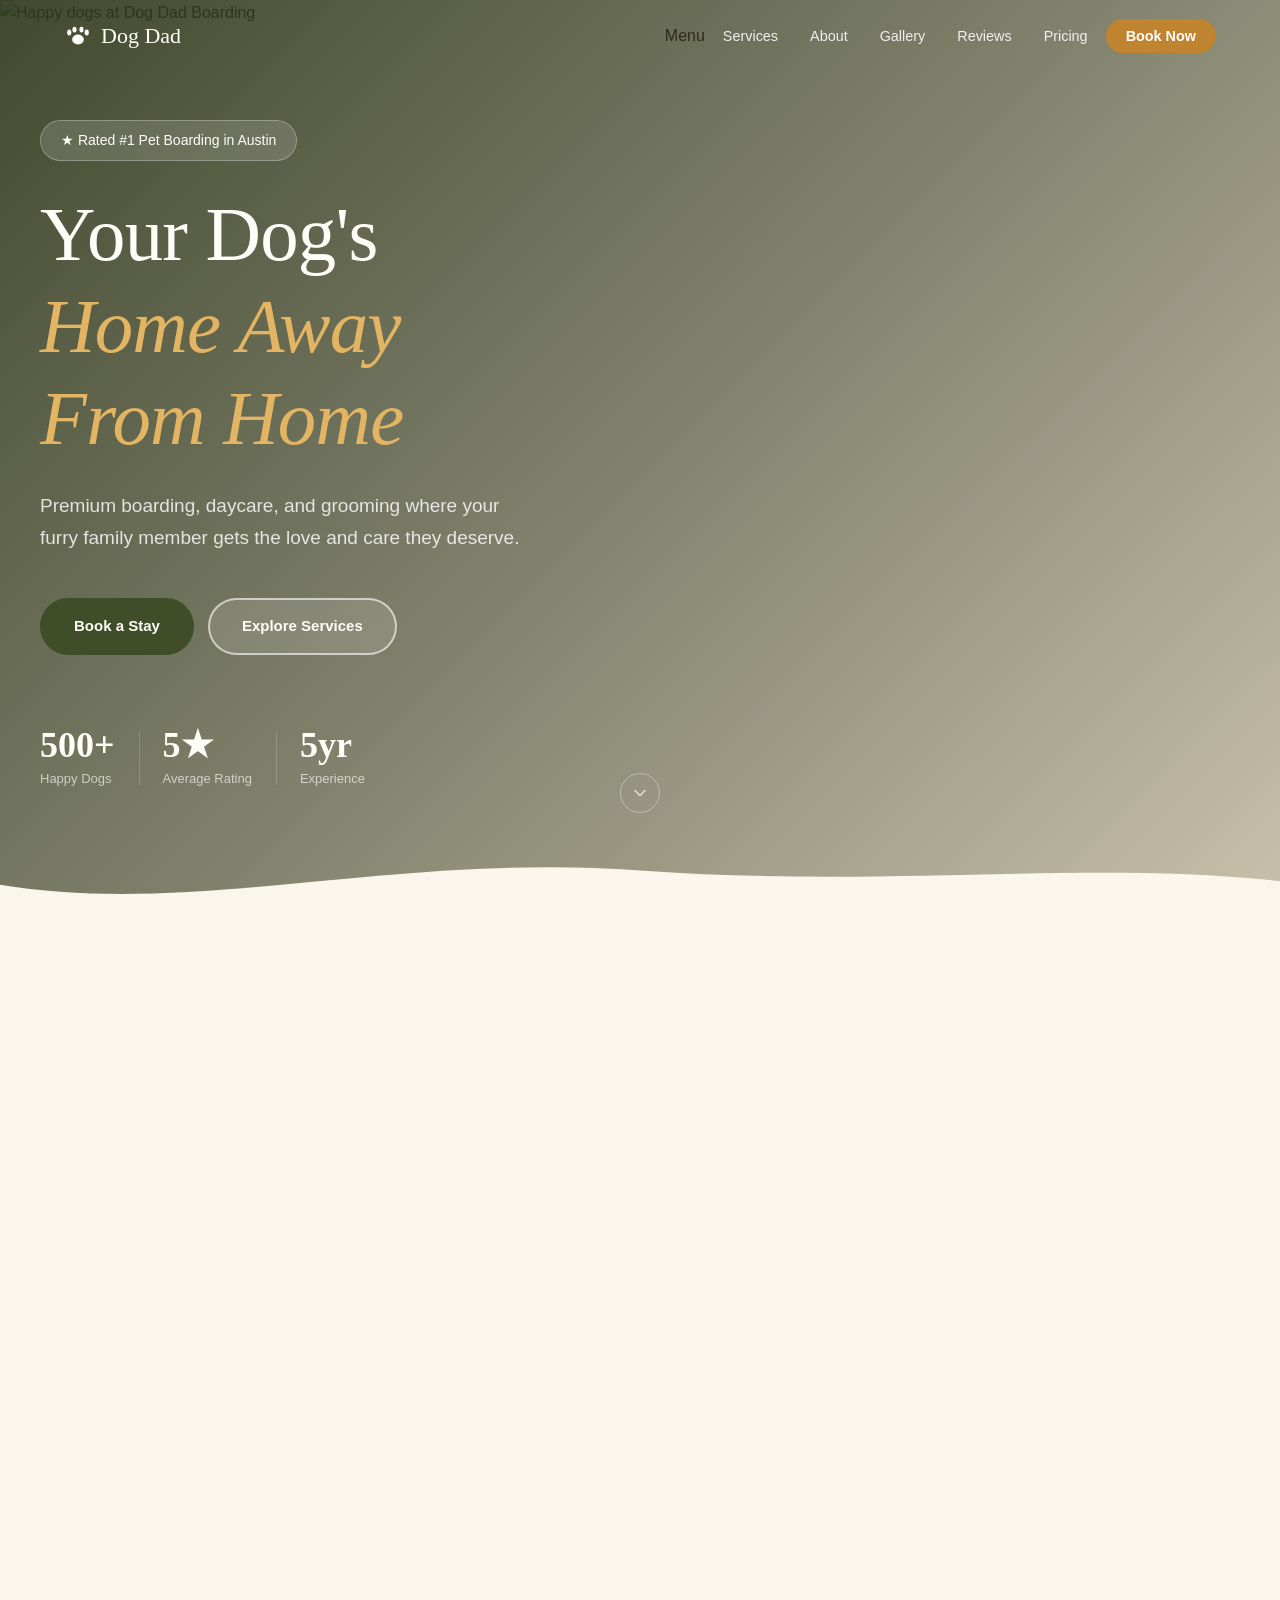
==== commit 982269a6: "feat: add animated steam-train divider between pricing and FAQ Adds a decorative, scroll-driven stea" ====
--- a/index.html
+++ b/index.html
@@ -633,6 +633,177 @@
     </div>
   </section>
 
+  <!-- Train divider — a polished steam train that rolls across the rails on scroll -->
+  <div class="train-divider" aria-hidden="true">
+    <div class="train-divider__ties"></div>
+    <div class="train-divider__train">
+      <svg viewBox="0 0 360 120" width="360" height="120" focusable="false">
+        <defs>
+          <linearGradient id="tg-iron" x1="0" y1="0" x2="0" y2="1">
+            <stop offset="0%"  stop-color="#3a3a42"/>
+            <stop offset="50%" stop-color="#1f1f24"/>
+            <stop offset="100%" stop-color="#0e0e12"/>
+          </linearGradient>
+          <linearGradient id="tg-iron-hi" x1="0" y1="0" x2="0" y2="1">
+            <stop offset="0%"  stop-color="#5a5a64"/>
+            <stop offset="100%" stop-color="#2a2a30"/>
+          </linearGradient>
+          <linearGradient id="tg-barn" x1="0" y1="0" x2="0" y2="1">
+            <stop offset="0%"  stop-color="#C26B47"/>
+            <stop offset="55%" stop-color="#A4502F"/>
+            <stop offset="100%" stop-color="#7A3A22"/>
+          </linearGradient>
+          <linearGradient id="tg-green" x1="0" y1="0" x2="0" y2="1">
+            <stop offset="0%"  stop-color="#69833A"/>
+            <stop offset="55%" stop-color="#3F4E28"/>
+            <stop offset="100%" stop-color="#2E3A1C"/>
+          </linearGradient>
+          <linearGradient id="tg-gold" x1="0" y1="0" x2="0" y2="1">
+            <stop offset="0%"  stop-color="#F0CC7A"/>
+            <stop offset="100%" stop-color="#C0832F"/>
+          </linearGradient>
+          <radialGradient id="tg-lamp" cx="0.4" cy="0.4" r="0.6">
+            <stop offset="0%"  stop-color="#FFF6D6"/>
+            <stop offset="60%" stop-color="#F0CC7A"/>
+            <stop offset="100%" stop-color="#8A5E22"/>
+          </radialGradient>
+          <radialGradient id="tg-window" cx="0.5" cy="0.5" r="0.7">
+            <stop offset="0%"  stop-color="#F2EAD7"/>
+            <stop offset="100%" stop-color="#C9BC92"/>
+          </radialGradient>
+        </defs>
+
+        <!-- Steam puffs (animated via .train-smoke) -->
+        <g class="train-smoke-group">
+          <circle class="train-smoke train-smoke--1" cx="28" cy="14" r="6"/>
+          <circle class="train-smoke train-smoke--2" cx="26" cy="14" r="5"/>
+          <circle class="train-smoke train-smoke--3" cx="32" cy="14" r="4.5"/>
+        </g>
+
+        <!-- ===== ENGINE ===== -->
+        <g class="train-engine">
+          <!-- Frame / chassis -->
+          <rect x="6" y="74" width="120" height="8" rx="1.5" fill="url(#tg-iron)"/>
+          <!-- Cowcatcher (pilot) -->
+          <polygon points="2,74 14,74 8,92" fill="url(#tg-iron)"/>
+          <polygon points="4,74 12,74 8,88" fill="url(#tg-iron-hi)"/>
+          <!-- Boiler (tapered cylinder, drawn as rounded rect) -->
+          <rect x="16" y="40" width="78" height="34" rx="6" fill="url(#tg-green)"/>
+          <!-- Boiler bands (gold trim rings) -->
+          <rect x="32" y="40" width="1.5" height="34" fill="url(#tg-gold)" opacity="0.8"/>
+          <rect x="58" y="40" width="1.5" height="34" fill="url(#tg-gold)" opacity="0.8"/>
+          <rect x="80" y="40" width="1.5" height="34" fill="url(#tg-gold)" opacity="0.8"/>
+          <!-- Boiler highlight (top sheen) -->
+          <rect x="18" y="42" width="74" height="3" rx="1.5" fill="#8FA84E" opacity="0.5"/>
+          <!-- Smokestack with flared lip -->
+          <rect x="20" y="24" width="9" height="20" rx="1" fill="url(#tg-iron)"/>
+          <rect x="17" y="20" width="15" height="6" rx="2" fill="url(#tg-iron-hi)"/>
+          <!-- Steam dome -->
+          <ellipse cx="46" cy="28" rx="7" ry="9" fill="url(#tg-green)"/>
+          <ellipse cx="46" cy="26" rx="7" ry="3" fill="#8FA84E" opacity="0.5"/>
+          <rect x="44" y="30" width="4" height="12" fill="url(#tg-gold)" opacity="0.7"/>
+          <!-- Bell -->
+          <rect x="60" y="28" width="2" height="6" fill="url(#tg-iron)"/>
+          <path d="M56 34 Q60 30 64 34 L63 38 L57 38 Z" fill="url(#tg-gold)"/>
+          <!-- Headlight (front lamp) -->
+          <circle cx="89" cy="46" r="4.5" fill="url(#tg-lamp)"/>
+          <circle cx="89" cy="46" r="4.5" fill="none" stroke="url(#tg-gold)" stroke-width="1"/>
+          <!-- Cab -->
+          <rect x="94" y="30" width="28" height="44" rx="2" fill="url(#tg-barn)"/>
+          <rect x="94" y="30" width="28" height="4" fill="url(#tg-iron)" opacity="0.6"/>
+          <!-- Cab window -->
+          <rect x="99" y="36" width="18" height="14" rx="1.5" fill="url(#tg-window)"/>
+          <rect x="99" y="36" width="18" height="14" rx="1.5" fill="none" stroke="#7A3A22" stroke-width="1"/>
+          <!-- Cab roof -->
+          <rect x="92" y="28" width="32" height="4" rx="1" fill="url(#tg-iron)"/>
+          <!-- Side rods connecting driving wheels -->
+          <rect x="10" y="89" width="100" height="3" rx="1.5" fill="url(#tg-iron-hi)"/>
+          <!-- Driving wheels (spoked) -->
+          <g class="train-wheel" style="transform-origin: 22px 90px;">
+            <circle cx="22" cy="90" r="9" fill="url(#tg-iron)"/>
+            <circle cx="22" cy="90" r="9" fill="none" stroke="url(#tg-iron-hi)" stroke-width="1.5"/>
+            <circle cx="22" cy="90" r="3" fill="url(#tg-iron-hi)"/>
+            <line x1="22" y1="81" x2="22" y2="99" stroke="url(#tg-iron-hi)" stroke-width="1.2"/>
+            <line x1="13" y1="90" x2="31" y2="90" stroke="url(#tg-iron-hi)" stroke-width="1.2"/>
+          </g>
+          <g class="train-wheel" style="transform-origin: 50px 90px;">
+            <circle cx="50" cy="90" r="9" fill="url(#tg-iron)"/>
+            <circle cx="50" cy="90" r="9" fill="none" stroke="url(#tg-iron-hi)" stroke-width="1.5"/>
+            <circle cx="50" cy="90" r="3" fill="url(#tg-iron-hi)"/>
+            <line x1="50" y1="81" x2="50" y2="99" stroke="url(#tg-iron-hi)" stroke-width="1.2"/>
+            <line x1="41" y1="90" x2="59" y2="90" stroke="url(#tg-iron-hi)" stroke-width="1.2"/>
+          </g>
+          <g class="train-wheel" style="transform-origin: 100px 90px;">
+            <circle cx="100" cy="90" r="9" fill="url(#tg-iron)"/>
+            <circle cx="100" cy="90" r="9" fill="none" stroke="url(#tg-iron-hi)" stroke-width="1.5"/>
+            <circle cx="100" cy="90" r="3" fill="url(#tg-iron-hi)"/>
+            <line x1="100" y1="81" x2="100" y2="99" stroke="url(#tg-iron-hi)" stroke-width="1.2"/>
+            <line x1="91" y1="90" x2="109" y2="90" stroke="url(#tg-iron-hi)" stroke-width="1.2"/>
+          </g>
+        </g>
+
+        <!-- ===== TENDER ===== -->
+        <g class="train-tender">
+          <!-- Coupler -->
+          <rect x="122" y="86" width="6" height="3" fill="url(#tg-iron)"/>
+          <!-- Tender body (coal bunker) -->
+          <rect x="128" y="44" width="48" height="30" rx="2" fill="url(#tg-iron)"/>
+          <rect x="128" y="44" width="48" height="5" fill="url(#tg-iron-hi)"/>
+          <!-- Coal pile -->
+          <path d="M132 48 Q140 44 148 48 Q156 44 164 48 L164 58 L132 58 Z" fill="#1a1a1f"/>
+          <circle cx="138" cy="50" r="2" fill="#2a2a30"/>
+          <circle cx="150" cy="49" r="2.5" fill="#2a2a30"/>
+          <circle cx="160" cy="51" r="2" fill="#2a2a30"/>
+          <!-- Tender frame -->
+          <rect x="128" y="74" width="48" height="8" rx="1.5" fill="url(#tg-iron)"/>
+          <!-- Tender wheels -->
+          <g class="train-wheel" style="transform-origin: 140px 90px;">
+            <circle cx="140" cy="90" r="7" fill="url(#tg-iron)"/>
+            <circle cx="140" cy="90" r="7" fill="none" stroke="url(#tg-iron-hi)" stroke-width="1.2"/>
+            <circle cx="140" cy="90" r="2.5" fill="url(#tg-iron-hi)"/>
+          </g>
+          <g class="train-wheel" style="transform-origin: 164px 90px;">
+            <circle cx="164" cy="90" r="7" fill="url(#tg-iron)"/>
+            <circle cx="164" cy="90" r="7" fill="none" stroke="url(#tg-iron-hi)" stroke-width="1.2"/>
+            <circle cx="164" cy="90" r="2.5" fill="url(#tg-iron-hi)"/>
+          </g>
+        </g>
+
+        <!-- ===== CABOOSE ===== -->
+        <g class="train-caboose">
+          <!-- Coupler -->
+          <rect x="176" y="86" width="6" height="3" fill="url(#tg-iron)"/>
+          <!-- Caboose body -->
+          <rect x="182" y="44" width="74" height="30" rx="2" fill="url(#tg-barn)"/>
+          <rect x="182" y="44" width="74" height="5" fill="#7A3A22" opacity="0.5"/>
+          <!-- Cupola (raised lookout) -->
+          <rect x="204" y="32" width="26" height="14" rx="2" fill="url(#tg-barn)"/>
+          <rect x="204" y="32" width="26" height="4" fill="#7A3A22" opacity="0.5"/>
+          <!-- Cupola window -->
+          <rect x="208" y="37" width="18" height="6" rx="1" fill="url(#tg-window)"/>
+          <!-- Side windows -->
+          <rect x="186" y="52" width="10" height="10" rx="1" fill="url(#tg-window)"/>
+          <rect x="240" y="52" width="10" height="10" rx="1" fill="url(#tg-window)"/>
+          <!-- Gold trim band -->
+          <rect x="182" y="66" width="74" height="2" fill="url(#tg-gold)" opacity="0.8"/>
+          <!-- Caboose frame -->
+          <rect x="182" y="74" width="74" height="8" rx="1.5" fill="url(#tg-iron)"/>
+          <!-- Caboose wheels -->
+          <g class="train-wheel" style="transform-origin: 194px 90px;">
+            <circle cx="194" cy="90" r="7" fill="url(#tg-iron)"/>
+            <circle cx="194" cy="90" r="7" fill="none" stroke="url(#tg-iron-hi)" stroke-width="1.2"/>
+            <circle cx="194" cy="90" r="2.5" fill="url(#tg-iron-hi)"/>
+          </g>
+          <g class="train-wheel" style="transform-origin: 244px 90px;">
+            <circle cx="244" cy="90" r="7" fill="url(#tg-iron)"/>
+            <circle cx="244" cy="90" r="7" fill="none" stroke="url(#tg-iron-hi)" stroke-width="1.2"/>
+            <circle cx="244" cy="90" r="2.5" fill="url(#tg-iron-hi)"/>
+          </g>
+        </g>
+      </svg>
+    </div>
+  </div>
+
   <!-- FAQ -->
   <section class="faq" id="faq">
     <div class="container">
--- a/styles.css
+++ b/styles.css
@@ -31,14 +31,14 @@
   /* Colors — modern farmhouse: field green, wheat gold, cream, oat, barn red */
   --primary:        #3F4E28;
   --primary-light:  #69833A;
-  --primary-pale:   #E9EDD9;
+  --primary-pale:   #DCE6CB;
   --accent:         #C0832F;
   --accent-light:   #E3B563;
   --barn:           #A4502F;
   --bg:             #FAF6EC;
   --bg-alt:         #F2EAD7;
   --text:           #2E2A20;
-  --text-muted:     #6F6755;
+  --text-muted:     #635B49;
   --white:          #FFFDF8;
   --border:         #E5DCC6;
 
@@ -146,7 +146,7 @@
   width: 56px;
   height: 3px;
   border-radius: 2px;
-  background: var(--accent-light);
+  background: var(--accent);
   margin: 18px auto 0;
 }
 
@@ -325,6 +325,11 @@
   transition: var(--transition);
 }
 
+/* Hide index numbers on desktop; shown only in mobile menu */
+.nav__links-num {
+  display: none;
+}
+
 .nav.scrolled .nav__links a {
   color: var(--text);
 }
@@ -969,7 +974,7 @@
 
 .pricing-card__offer {
   display: inline-block;
-  background: var(--barn);
+  background: var(--accent);
   color: var(--white);
   padding: 4px 16px;
   border-radius: 100px;
@@ -2001,6 +2006,140 @@
 }
 
 /* =============================================
+   Train Divider
+   A polished steam train (engine + tender + caboose) that travels
+   left-to-right across the rails as the user scrolls the divider
+   into view. Wheels spin and steam rises while in view.
+   ============================================= */
+.train-divider {
+  position: relative;
+  background: var(--bg-alt);
+  padding: 0;
+  height: 110px;
+  overflow: hidden;
+}
+
+/* Rails — two parallel lines; the rail line (where wheels sit) is at 60px */
+.train-divider::before,
+.train-divider::after {
+  content: '';
+  position: absolute;
+  left: 0;
+  right: 0;
+  height: 2px;
+  background: var(--border);
+  z-index: 0;
+}
+
+.train-divider::before { top: 56px; }
+.train-divider::after  { top: 64px; }
+
+/* Sleepers (railroad ties) — subtle repeating dashes between the rails */
+.train-divider__ties {
+  position: absolute;
+  left: 0;
+  right: 0;
+  top: 56px;
+  height: 12px;
+  z-index: 0;
+  background-image: repeating-linear-gradient(
+    to right,
+    var(--border) 0,
+    var(--border) 18px,
+    transparent 18px,
+    transparent 42px
+  );
+  opacity: 0.5;
+}
+
+/* Train — wheel centers at SVG y=90; rail line at 60px from divider top.
+   So the SVG top sits at 60 - 90 = -30px. */
+.train-divider__train {
+  position: absolute;
+  z-index: 1;
+  top: -30px;
+  left: 0;
+  width: 360px;
+  height: 120px;
+  will-change: transform;
+  transform: translateX(-30px);
+}
+
+.train-divider__train svg {
+  display: block;
+  width: 100%;
+  height: 100%;
+  /* Flip horizontally so the locomotive faces right (direction of travel) */
+  transform: scaleX(-1);
+  filter: drop-shadow(0 3px 3px rgba(74, 60, 30, 0.15));
+}
+
+/* Wheels — spin via CSS animation while train is in view.
+   transform-box: view-box lets inline transform-origin use SVG coords. */
+.train-wheel {
+  transform-box: view-box;
+}
+
+.train-divider.is-rolling .train-wheel {
+  animation: trainWheelSpin 0.45s linear infinite;
+}
+
+/* Counter-clockwise in SVG space; the scaleX(-1) flip on the SVG
+   makes it read as clockwise (forward) on screen. */
+@keyframes trainWheelSpin {
+  to { transform: rotate(-360deg); }
+}
+
+/* Steam puffs — rise + fade while train is in view */
+.train-smoke {
+  fill: var(--text-muted);
+  opacity: 0;
+}
+
+.train-divider.is-rolling .train-smoke {
+  animation: trainSmoke 2s ease-out infinite;
+}
+
+.train-divider .train-smoke--1 { animation-delay: 0s; }
+.train-divider .train-smoke--2 { animation-delay: 0.66s; }
+.train-divider .train-smoke--3 { animation-delay: 1.33s; }
+
+@keyframes trainSmoke {
+  0%   { opacity: 0; transform: translate(0, 0) scale(0.5); }
+  15%  { opacity: 0.4; }
+  /* +6px in SVG space becomes -6px (leftward, trailing) on screen after flip */
+  100% { opacity: 0; transform: translate(6px, -28px) scale(1.6); }
+}
+
+/* Subtle bobbing of the whole train — reads as motion over uneven rail */
+.train-divider.is-rolling .train-divider__train {
+  animation: trainBob 0.45s ease-in-out infinite;
+}
+
+@keyframes trainBob {
+  0%, 100% { translate: 0 0; }
+  50%      { translate: 0 -1.5px; }
+}
+
+/* Respect reduced motion: stop the animation, show a static train */
+@media (prefers-reduced-motion: reduce) {
+  .train-divider.is-rolling .train-wheel,
+  .train-divider.is-rolling .train-smoke,
+  .train-divider.is-rolling .train-divider__train {
+    animation: none;
+  }
+}
+
+/* Mobile */
+@media (max-width: 480px) {
+  .train-divider { height: 90px; }
+  .train-divider::before { top: 46px; }
+  .train-divider::after  { top: 54px; }
+  .train-divider__ties   { top: 46px; }
+  .train-divider__train  { width: 270px; height: 90px; top: -24px; }
+}
+
+/* =============================================
    Global focus-visible ring
    ============================================= */
 :focus-visible {
@@ -2182,8 +2321,15 @@
     transform: translateY(-50%);
   }
 
+  /* Mobile menu always uses dark-theme active styling, regardless of scroll */
+  .nav.scrolled .nav__links a.active:not(.nav__cta) {
+    color: var(--white) !important;
+    background: transparent;
+  }
+
   /* Faint index numbers */
   .nav__links-num {
+    display: block;
     font-family: var(--font-body);
     font-size: 0.8125rem;
     font-weight: 600;
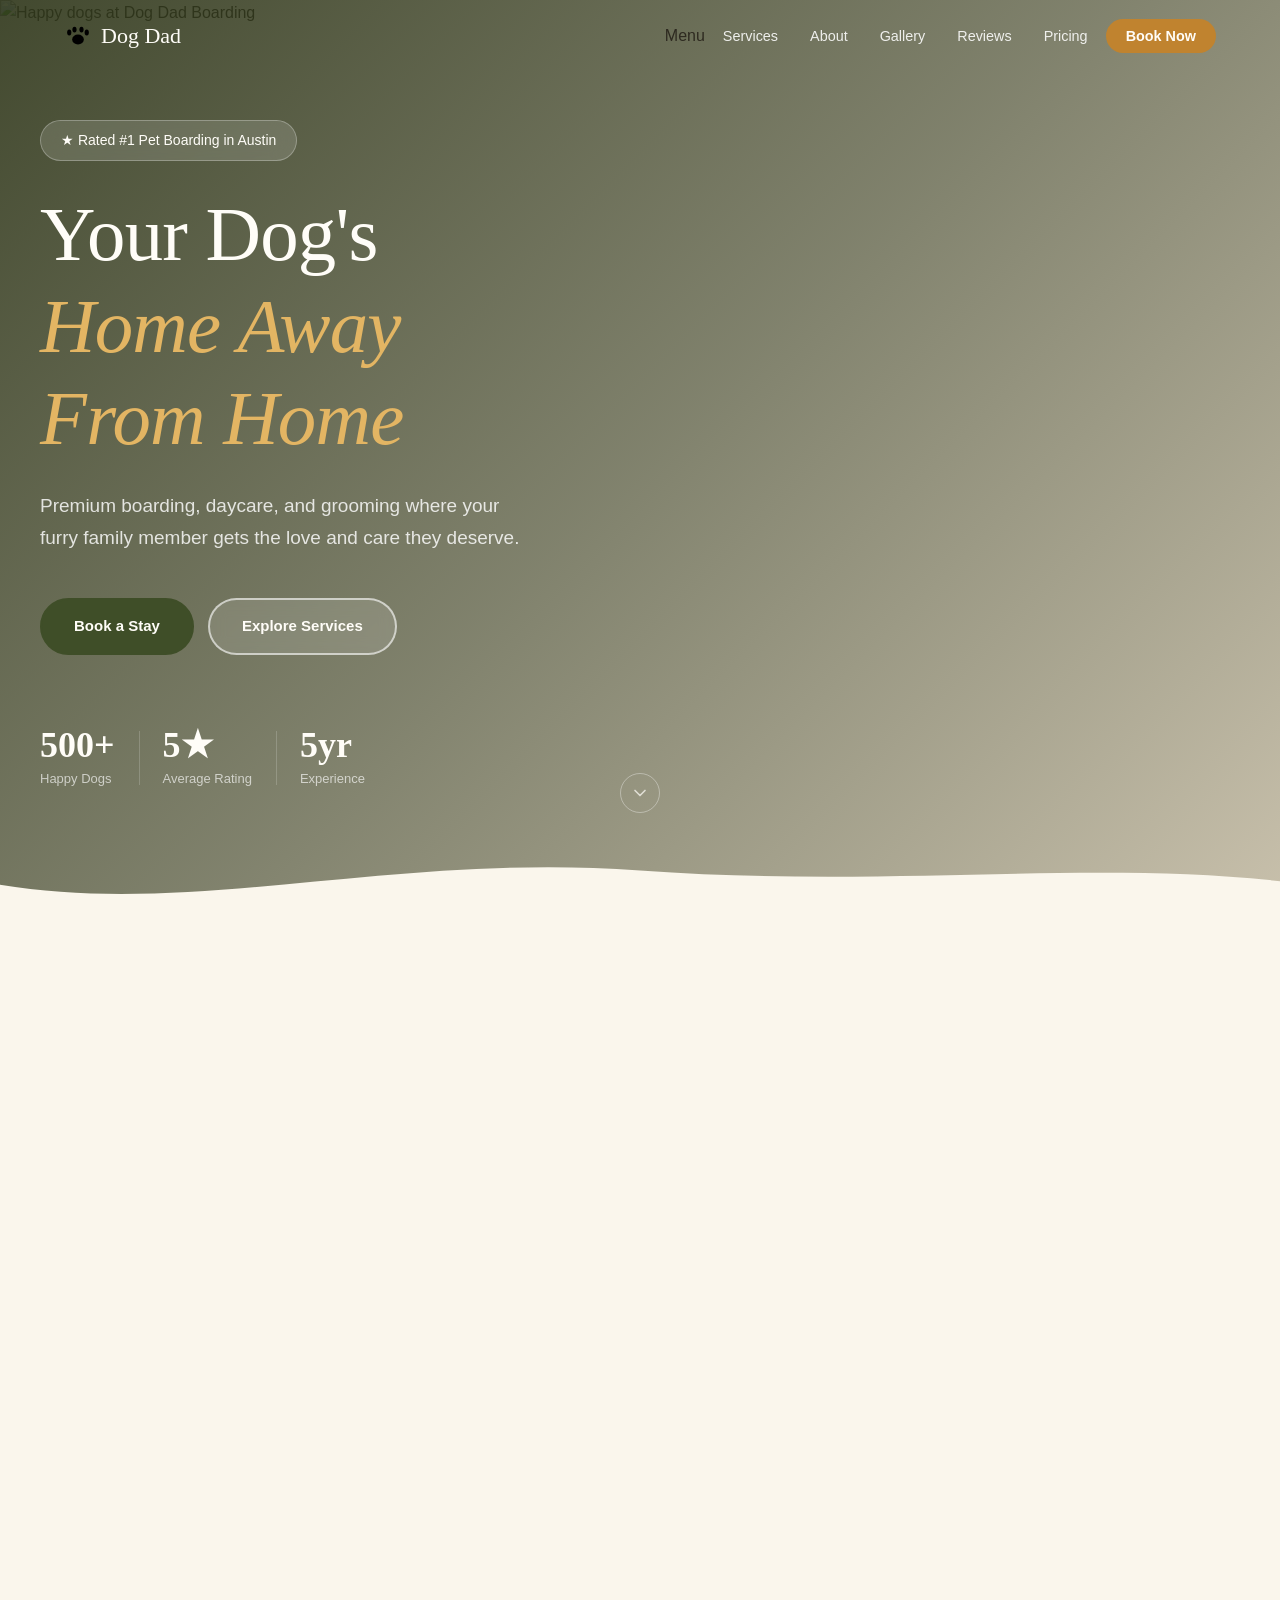
==== commit d3635ee8: "refactor: extract logo SVG to shared asset and reference across pages Replaces duplicated inline log" ====
--- a/index.html
+++ b/index.html
@@ -156,13 +156,7 @@
   <nav class="nav" id="nav">
     <div class="nav__container">
       <a href="#home" class="nav__logo">
-        <svg width="28" height="28" viewBox="0 0 24 24" fill="currentColor" aria-hidden="true">
-          <ellipse cx="4.5" cy="9" rx="1.8" ry="2.5"/>
-          <ellipse cx="9" cy="6.5" rx="1.8" ry="2.5"/>
-          <ellipse cx="15" cy="6.5" rx="1.8" ry="2.5"/>
-          <ellipse cx="19.5" cy="9" rx="1.8" ry="2.5"/>
-          <ellipse cx="12" cy="15" rx="5" ry="4.2"/>
-        </svg>
+        <img src="images/logo.svg" alt="" width="28" height="28" aria-hidden="true">
         Dog Dad
       </a>
       <ul class="nav__links" id="navLinks" role="list">
@@ -1049,13 +1043,7 @@
     <div class="container footer__container">
       <div class="footer__brand">
         <a href="#home" class="nav__logo footer__logo">
-          <svg width="24" height="24" viewBox="0 0 24 24" fill="currentColor" aria-hidden="true">
-            <ellipse cx="4.5" cy="9" rx="1.8" ry="2.5"/>
-            <ellipse cx="9" cy="6.5" rx="1.8" ry="2.5"/>
-            <ellipse cx="15" cy="6.5" rx="1.8" ry="2.5"/>
-            <ellipse cx="19.5" cy="9" rx="1.8" ry="2.5"/>
-            <ellipse cx="12" cy="15" rx="5" ry="4.2"/>
-          </svg>
+          <img src="images/logo.svg" alt="" width="24" height="24" aria-hidden="true">
           Dog Dad
         </a>
         <p>Premium dog boarding, daycare, and grooming in Austin. Because your dog deserves the best.</p>
--- a/styles.css
+++ b/styles.css
@@ -306,6 +306,17 @@
   flex-shrink: 0;
 }
 
+.nav__logo img {
+  width: 28px;
+  height: 28px;
+  flex-shrink: 0;
+}
+
+.footer__logo img {
+  width: 24px;
+  height: 24px;
+}
+
 .nav.scrolled .nav__logo {
   color: var(--primary);
 }
@@ -1512,6 +1523,86 @@
 
 .footer__legal a:hover {
   color: rgba(255, 255, 255, 0.8);
+}
+
+/* =============================================
+   Legal Pages (Privacy Policy / Terms)
+   ============================================= */
+.legal-page {
+  max-width: 720px;
+  margin: calc(var(--nav-height) + 64px) auto 100px;
+  padding: 0 24px;
+}
+
+.legal-page h1 {
+  color: var(--primary);
+  margin-bottom: 8px;
+  font-size: clamp(1.75rem, 4vw, 2.5rem);
+}
+
+.legal-page .last-updated {
+  color: var(--text-muted);
+  font-size: 0.875rem;
+  margin-bottom: 48px;
+}
+
+.legal-page h2 {
+  color: var(--primary);
+  font-size: 1.25rem;
+  margin: 36px 0 12px;
+  font-family: var(--font-body);
+  font-weight: 700;
+}
+
+.legal-page h3 {
+  color: var(--primary);
+  font-size: 1rem;
+  margin: 18px 0 6px;
+  font-family: var(--font-body);
+  font-weight: 600;
+}
+
+.legal-page p,
+.legal-page li {
+  color: var(--text-muted);
+  line-height: 1.75;
+  margin-bottom: 14px;
+  font-size: 0.9375rem;
+}
+
+.legal-page ul {
+  list-style: disc;
+  padding-left: 24px;
+}
+
+.legal-page a {
+  color: var(--primary-light);
+  text-decoration: underline;
+  text-underline-offset: 3px;
+}
+
+.legal-page strong {
+  color: var(--text);
+  font-weight: 600;
+}
+
+.legal-page p > strong:first-child {
+  color: var(--primary);
+}
+
+.legal-back {
+  display: inline-flex;
+  align-items: center;
+  gap: 8px;
+  color: var(--primary-light);
+  font-weight: 600;
+  font-size: 0.9375rem;
+  margin-bottom: 40px;
+  transition: gap 0.2s;
+}
+
+.legal-back:hover {
+  gap: 12px;
 }
 
 /* =============================================
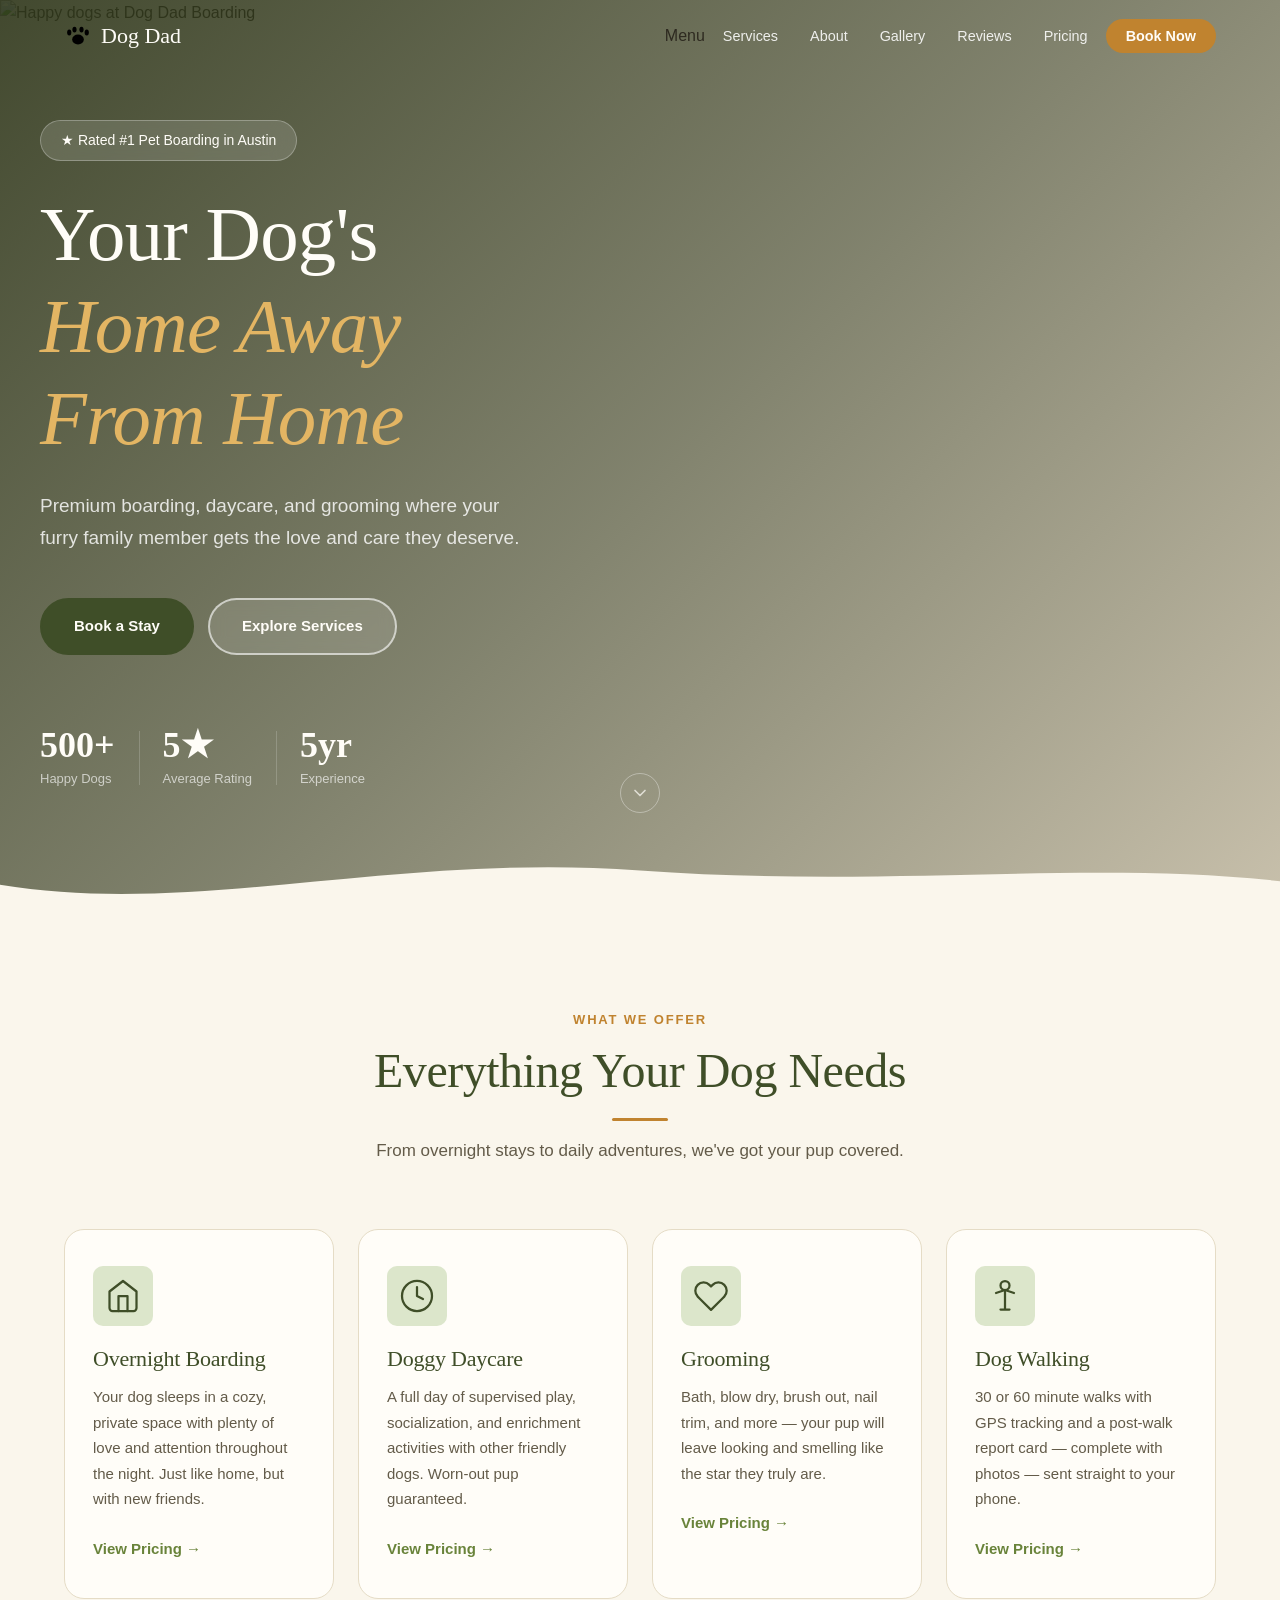
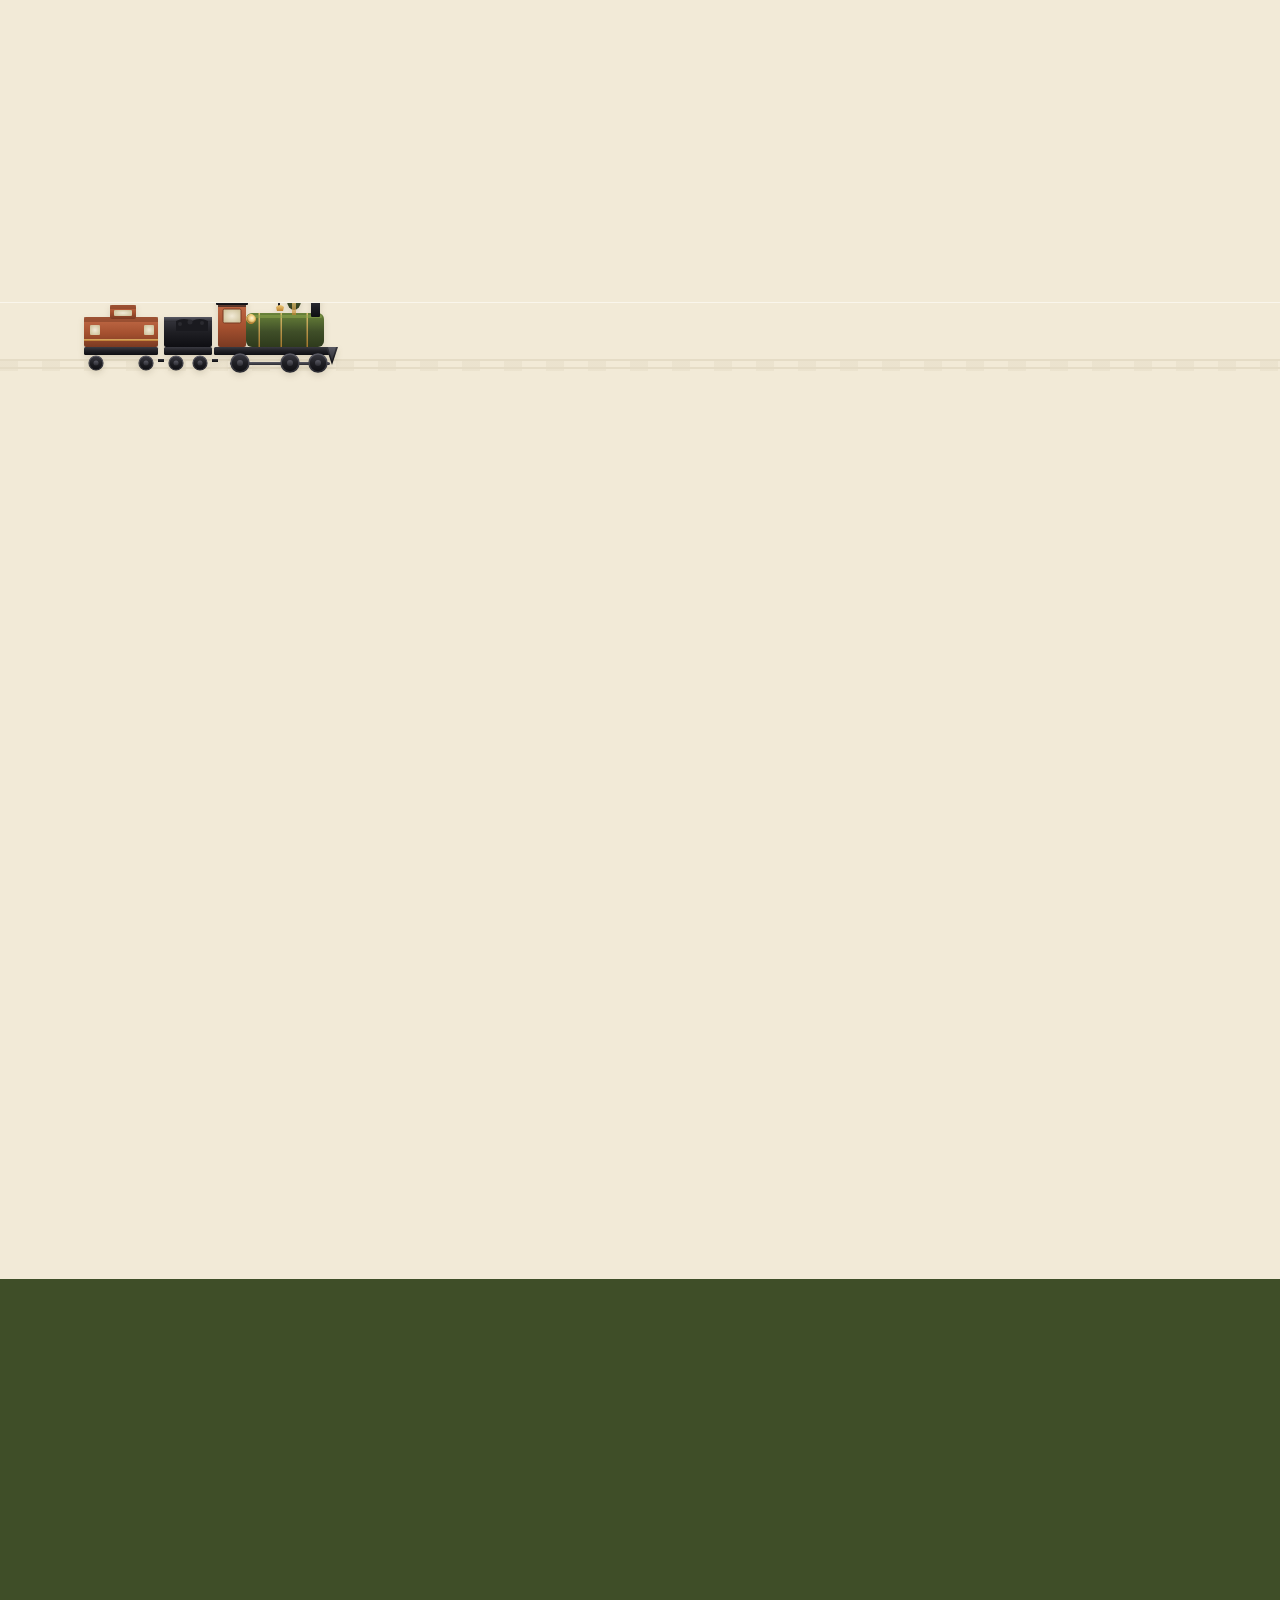
==== commit c14a2289: "a11y: add smooth FAQ close animation, keyboard Escape support, and ARIA state management" ====
--- a/index.html
+++ b/index.html
@@ -77,6 +77,59 @@
           "https://instagram.com/dogdadboarding",
           "https://facebook.com/dogdadboarding",
           "https://tiktok.com/@dogdadboarding"
+        ],
+        "aggregateRating": {
+          "@type": "AggregateRating",
+          "ratingValue": "5",
+          "reviewCount": "500",
+          "bestRating": "5",
+          "worstRating": "1"
+        },
+        "makesOffer": [
+          {
+            "@type": "Offer",
+            "itemOffered": {
+              "@type": "Service",
+              "name": "Overnight Boarding",
+              "description": "Overnight dog boarding with supervised play, private sleeping space, walks, and daily photo updates."
+            },
+            "price": "65",
+            "priceCurrency": "USD",
+            "priceValidUntil": "2027-12-31"
+          },
+          {
+            "@type": "Offer",
+            "itemOffered": {
+              "@type": "Service",
+              "name": "Doggy Daycare",
+              "description": "Full day of supervised play, socialization, and enrichment activities for dogs."
+            },
+            "price": "45",
+            "priceCurrency": "USD",
+            "priceValidUntil": "2027-12-31"
+          },
+          {
+            "@type": "Offer",
+            "itemOffered": {
+              "@type": "Service",
+              "name": "Grooming",
+              "description": "Bath, blow dry, brush out, nail trim, ear cleaning, and finishing bandana or bow."
+            },
+            "price": "55",
+            "priceCurrency": "USD",
+            "priceValidUntil": "2027-12-31"
+          },
+          {
+            "@type": "Offer",
+            "itemOffered": {
+              "@type": "Service",
+              "name": "Dog Walking",
+              "description": "30 or 60 minute GPS-tracked walks with post-walk report cards and photos."
+            },
+            "price": "25",
+            "priceCurrency": "USD",
+            "priceValidUntil": "2027-12-31"
+          }
         ]
       },
       {
@@ -806,30 +859,30 @@
         <h2 class="section-title">Frequently Asked Questions</h2>
         <p class="section-subtitle">Everything you need to know before your pup's stay.</p>
       </div>
-      <div class="faq__list">
+        <div class="faq__list">
         <details class="faq__item">
-          <summary>What vaccinations do you require?</summary>
-          <div class="faq__body"><p>We require proof of current Rabies, DHPP (Distemper/Parvo), and Bordetella (kennel cough) vaccinations. All vaccines must be administered at least 48 hours before check-in.</p></div>
+          <summary role="button" aria-expanded="false" aria-controls="faq-body-1">What vaccinations do you require?</summary>
+          <div class="faq__body" id="faq-body-1"><p>We require proof of current Rabies, DHPP (Distemper/Parvo), and Bordetella (kennel cough) vaccinations. All vaccines must be administered at least 48 hours before check-in.</p></div>
         </details>
         <details class="faq__item">
-          <summary>What should I bring for my dog's stay?</summary>
-          <div class="faq__body"><p>Bring your dog's regular food (pre-portioned), any medications, a leash/collar with ID tags, their bed or blanket if they have one, and favorite toys. We provide bowls, bedding, and enrichment toys.</p></div>
+          <summary role="button" aria-expanded="false" aria-controls="faq-body-2">What should I bring for my dog's stay?</summary>
+          <div class="faq__body" id="faq-body-2"><p>Bring your dog's regular food (pre-portioned), any medications, a leash/collar with ID tags, their bed or blanket if they have one, and favorite toys. We provide bowls, bedding, and enrichment toys.</p></div>
         </details>
         <details class="faq__item">
-          <summary>Can I tour the facility before booking?</summary>
-          <div class="faq__body"><p>Absolutely! We encourage tours. Just <a href="#contact">reach out</a> to schedule a visit. We'll show you our indoor/outdoor play areas, sleeping accommodations, and introduce you to the team.</p></div>
+          <summary role="button" aria-expanded="false" aria-controls="faq-body-3">Can I tour the facility before booking?</summary>
+          <div class="faq__body" id="faq-body-3"><p>Absolutely! We encourage tours. Just <a href="#contact">reach out</a> to schedule a visit. We'll show you our indoor/outdoor play areas, sleeping accommodations, and introduce you to the team.</p></div>
         </details>
         <details class="faq__item">
-          <summary>What is your cancellation policy?</summary>
-          <div class="faq__body"><p>We require 48 hours notice for cancellations to receive a full refund. Late cancellations within 24 hours are charged 50% of the booking. No-shows are charged in full.</p></div>
+          <summary role="button" aria-expanded="false" aria-controls="faq-body-4">What is your cancellation policy?</summary>
+          <div class="faq__body" id="faq-body-4"><p>We require 48 hours notice for cancellations to receive a full refund. Late cancellations within 24 hours are charged 50% of the booking. No-shows are charged in full.</p></div>
         </details>
         <details class="faq__item">
-          <summary>Do you accept dogs that aren't spayed or neutered?</summary>
-          <div class="faq__body"><p>Yes, we accept intact dogs. However, they must be separated during group play sessions to ensure everyone's safety. We'll discuss the best arrangement during booking.</p></div>
+          <summary role="button" aria-expanded="false" aria-controls="faq-body-5">Do you accept dogs that aren't spayed or neutered?</summary>
+          <div class="faq__body" id="faq-body-5"><p>Yes, we accept intact dogs. However, they must be separated during group play sessions to ensure everyone's safety. We'll discuss the best arrangement during booking.</p></div>
         </details>
         <details class="faq__item">
-          <summary>How do you handle emergencies?</summary>
-          <div class="faq__body"><p>We are pet first aid and CPR certified. We partner with <strong>Austin Emergency Veterinary Clinic</strong> for 24/7 support. You'll be notified immediately if any medical concern arises.</p></div>
+          <summary role="button" aria-expanded="false" aria-controls="faq-body-6">How do you handle emergencies?</summary>
+          <div class="faq__body" id="faq-body-6"><p>We are pet first aid and CPR certified. We partner with <strong>Austin Emergency Veterinary Clinic</strong> for 24/7 support. You'll be notified immediately if any medical concern arises.</p></div>
         </details>
       </div>
     </div>
--- a/styles.css
+++ b/styles.css
@@ -1676,6 +1676,19 @@
   grid-template-rows: 1fr;
 }
 
+/* Smooth close animation — applied while the details element still has [open]
+   so the height collapses before [open] is removed. */
+.faq__item.is-closing .faq__body {
+  grid-template-rows: 0fr !important;
+}
+
+/* Ensure the disclosure triangle replacement is keyboard-focusable */
+.faq__item summary:focus-visible {
+  outline: 2px solid var(--primary);
+  outline-offset: -2px;
+  border-radius: var(--radius-sm);
+}
+
 .faq__body > p {
   overflow: hidden;
   padding: 0 24px 18px;
@@ -1691,6 +1704,12 @@
   font-weight: 500;
   text-decoration: underline;
   text-underline-offset: 2px;
+}
+
+@media (prefers-reduced-motion: reduce) {
+  .faq__item.is-closing .faq__body {
+    transition: none;
+  }
 }
 
 /* =============================================
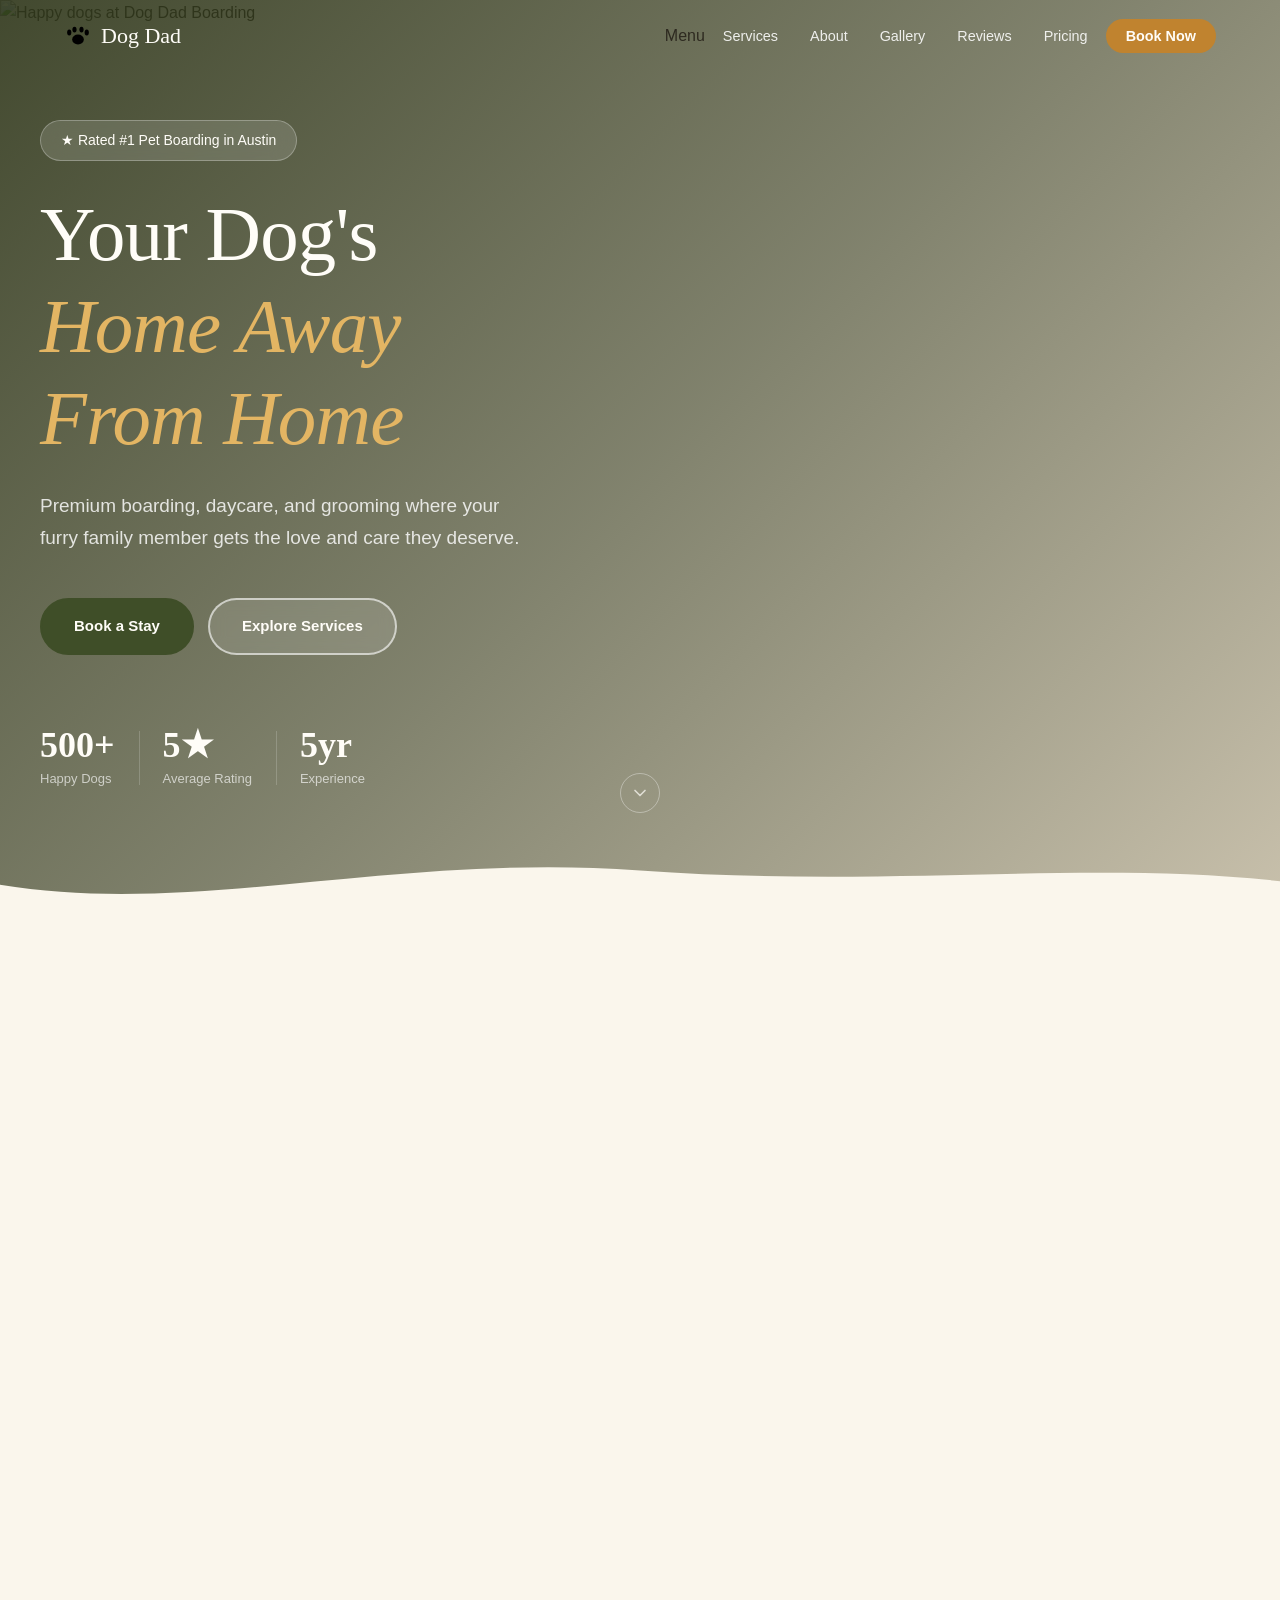
==== commit 130107cd: "a11y/ux: improve lightbox focus trapping, update review CTA placeholder, and add form help text" ====
--- a/index.html
+++ b/index.html
@@ -482,11 +482,11 @@
   </section>
 
   <!-- Lightbox -->
-  <div class="lightbox" id="lightbox" role="dialog" aria-modal="true" aria-label="Image viewer">
+  <div class="lightbox" id="lightbox" role="dialog" aria-modal="true" aria-label="Image viewer" aria-roledescription="carousel" inert>
     <button class="lightbox__close" aria-label="Close image viewer">&times;</button>
     <button class="lightbox__nav lightbox__nav--prev" aria-label="Previous image">&#8249;</button>
     <button class="lightbox__nav lightbox__nav--next" aria-label="Next image">&#8250;</button>
-    <img class="lightbox__img" id="lightboxImg" src="" alt="">
+    <img class="lightbox__img" id="lightboxImg" src="" alt="" aria-live="polite" aria-atomic="true">
   </div>
 
   <!-- Testimonials -->
@@ -531,10 +531,10 @@
           </div>
         </div>
       </div>
-      <div class="testimonials__reviews-link">
-        <a href="https://g.page/dogdadboarding/review" target="_blank" rel="noopener" class="btn btn--ghost">
+        <div class="testimonials__reviews-link">
+        <a href="https://search.google.com/local/writereview?placeid=YOUR_PLACE_ID" target="_blank" rel="noopener" class="btn btn--ghost">
           <svg width="18" height="18" viewBox="0 0 24 24" fill="currentColor" aria-hidden="true"><path d="M12 17.27L18.18 21l-1.64-7.03L22 9.24l-7.19-.61L12 2 9.19 8.63 2 9.24l5.46 4.73L5.82 21z"/></svg>
-          Read All Our Reviews on Google
+          Leave a Review on Google
         </a>
       </div>
     </div>
@@ -980,7 +980,7 @@
           </div>
           <div class="form-group">
             <label for="phone">Phone Number</label>
-            <input type="tel" id="phone" name="phone" placeholder="(555) 000-0000" autocomplete="tel">
+            <input type="tel" id="phone" name="phone" placeholder="(512) 555-0123" autocomplete="tel" inputmode="tel">
             <span class="form-error" id="phone-error" role="alert" aria-live="assertive"></span>
           </div>
         </div>
@@ -994,6 +994,7 @@
             <option value="walking">Dog Walking</option>
           </select>
           <span class="form-error" id="service-error" role="alert" aria-live="assertive"></span>
+          <p class="form-help" id="service-help">Choose a pricing card above to pre-fill this selection.</p>
         </div>
         <div class="form-row">
           <div class="form-group">
@@ -1009,7 +1010,8 @@
         </div>
         <div class="form-group form-group--full">
           <label for="message">Tell Us About Your Dog</label>
-          <textarea id="message" name="message" rows="4" placeholder="Breed, age, any special needs or personality quirks we should know about…"></textarea>
+          <textarea id="message" name="message" rows="4" placeholder="Breed, age, any special needs or personality quirks we should know about…" aria-describedby="message-help"></textarea>
+          <p class="form-help" id="message-help">Optional, but the more you share the better we can prepare for your pup.</p>
           <span class="form-error" id="message-error" role="alert" aria-live="assertive"></span>
         </div>
         <button type="submit" class="btn btn--primary btn--full"><span class="btn__spinner" aria-hidden="true"></span><span class="btn__label">Send Booking Request</span></button>
--- a/styles.css
+++ b/styles.css
@@ -1230,6 +1230,13 @@
   margin-top: 2px;
 }
 
+.form-help {
+  font-size: 0.8125rem;
+  color: var(--text-muted);
+  margin-top: 4px;
+  margin-bottom: 0;
+}
+
 .form-group.has-error input,
 .form-group.has-error select,
 .form-group.has-error textarea {
@@ -2031,6 +2038,10 @@
 
 .lightbox.open {
   display: flex;
+}
+
+.lightbox[inert] {
+  pointer-events: none;
 }
 
 .lightbox__img {
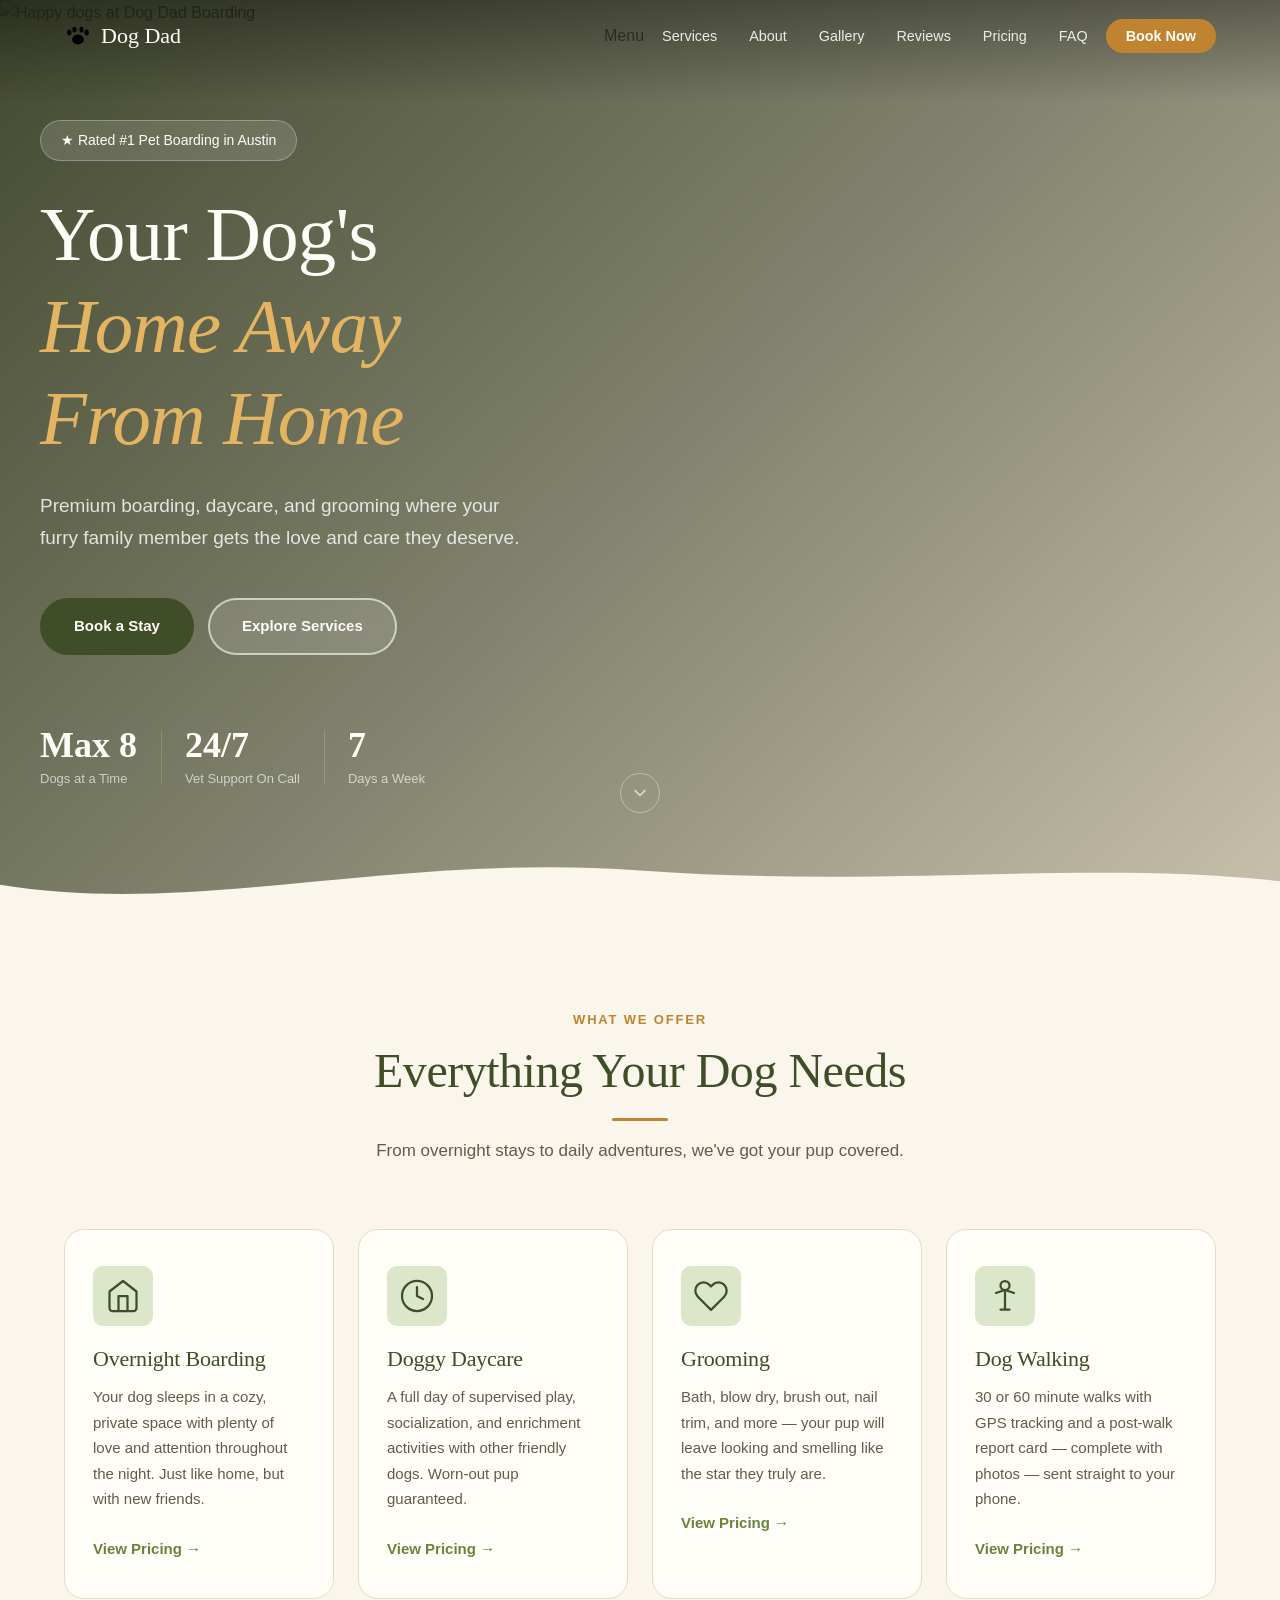
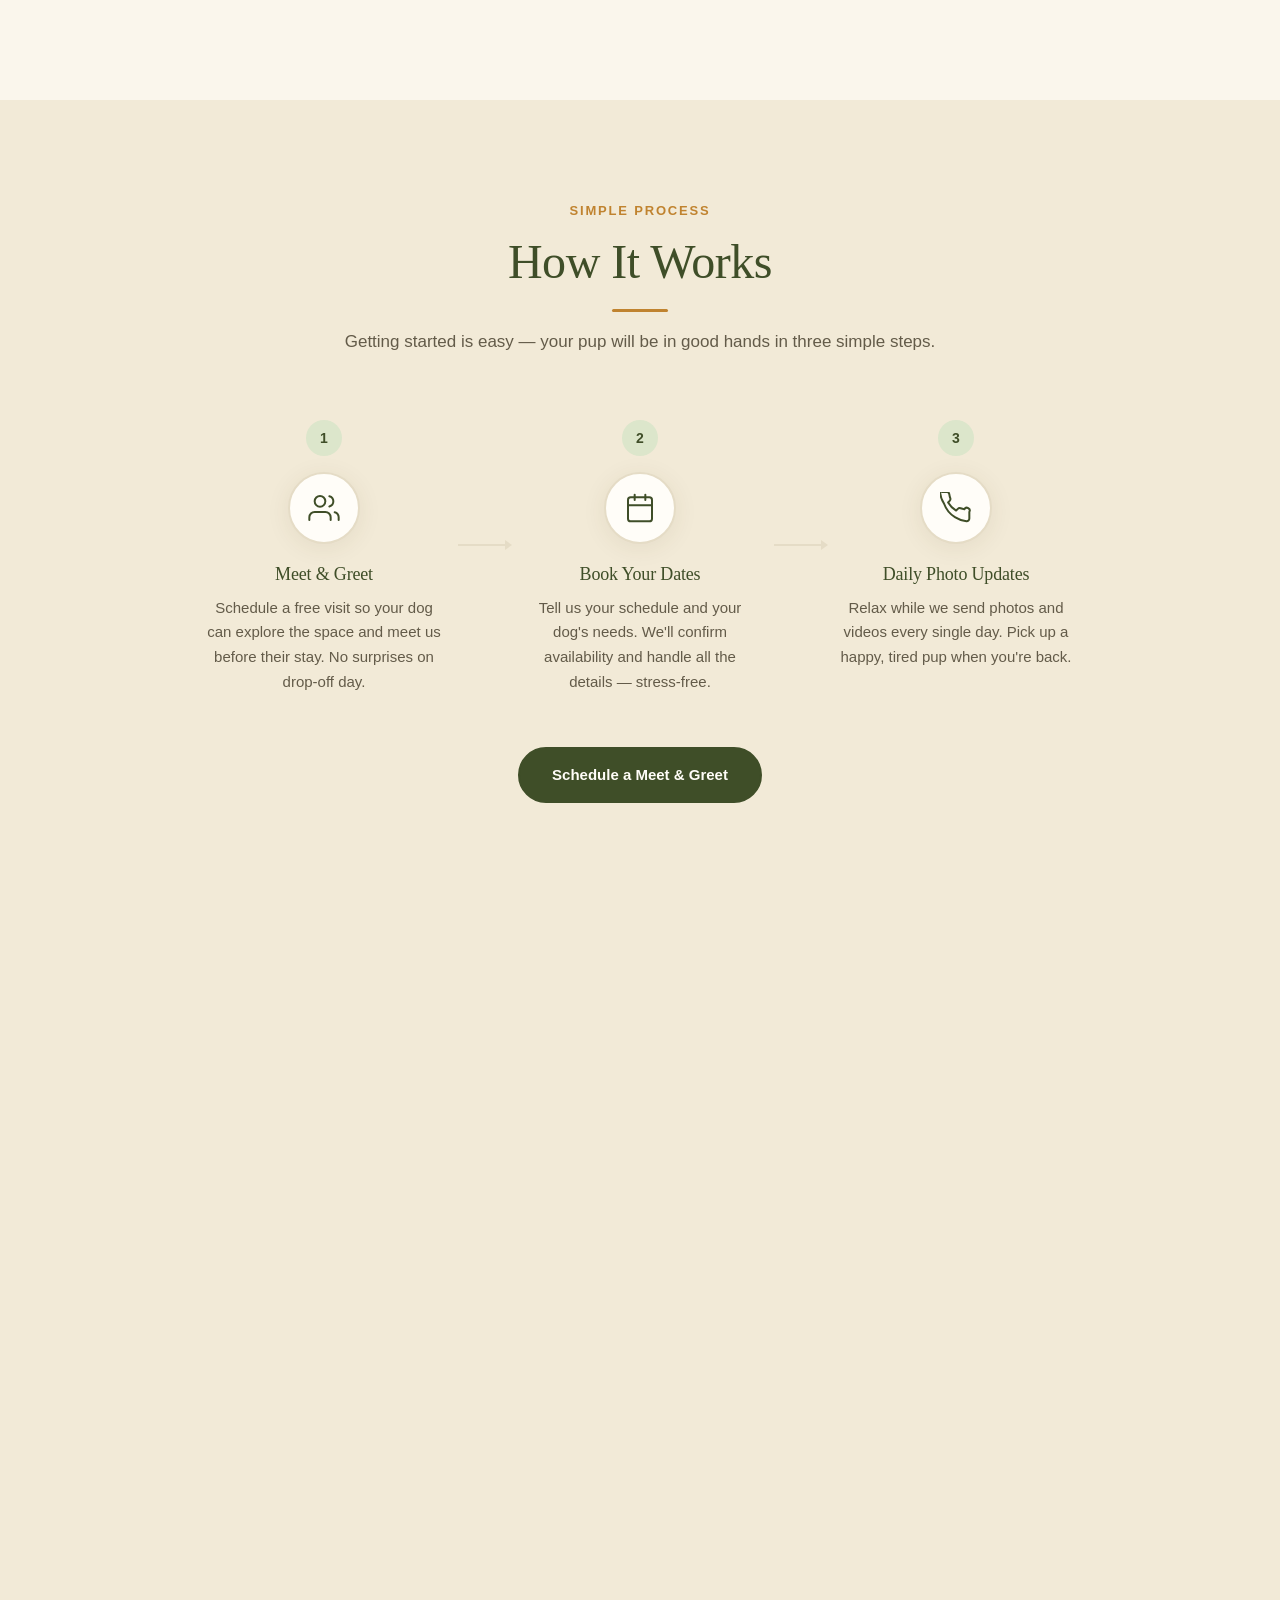
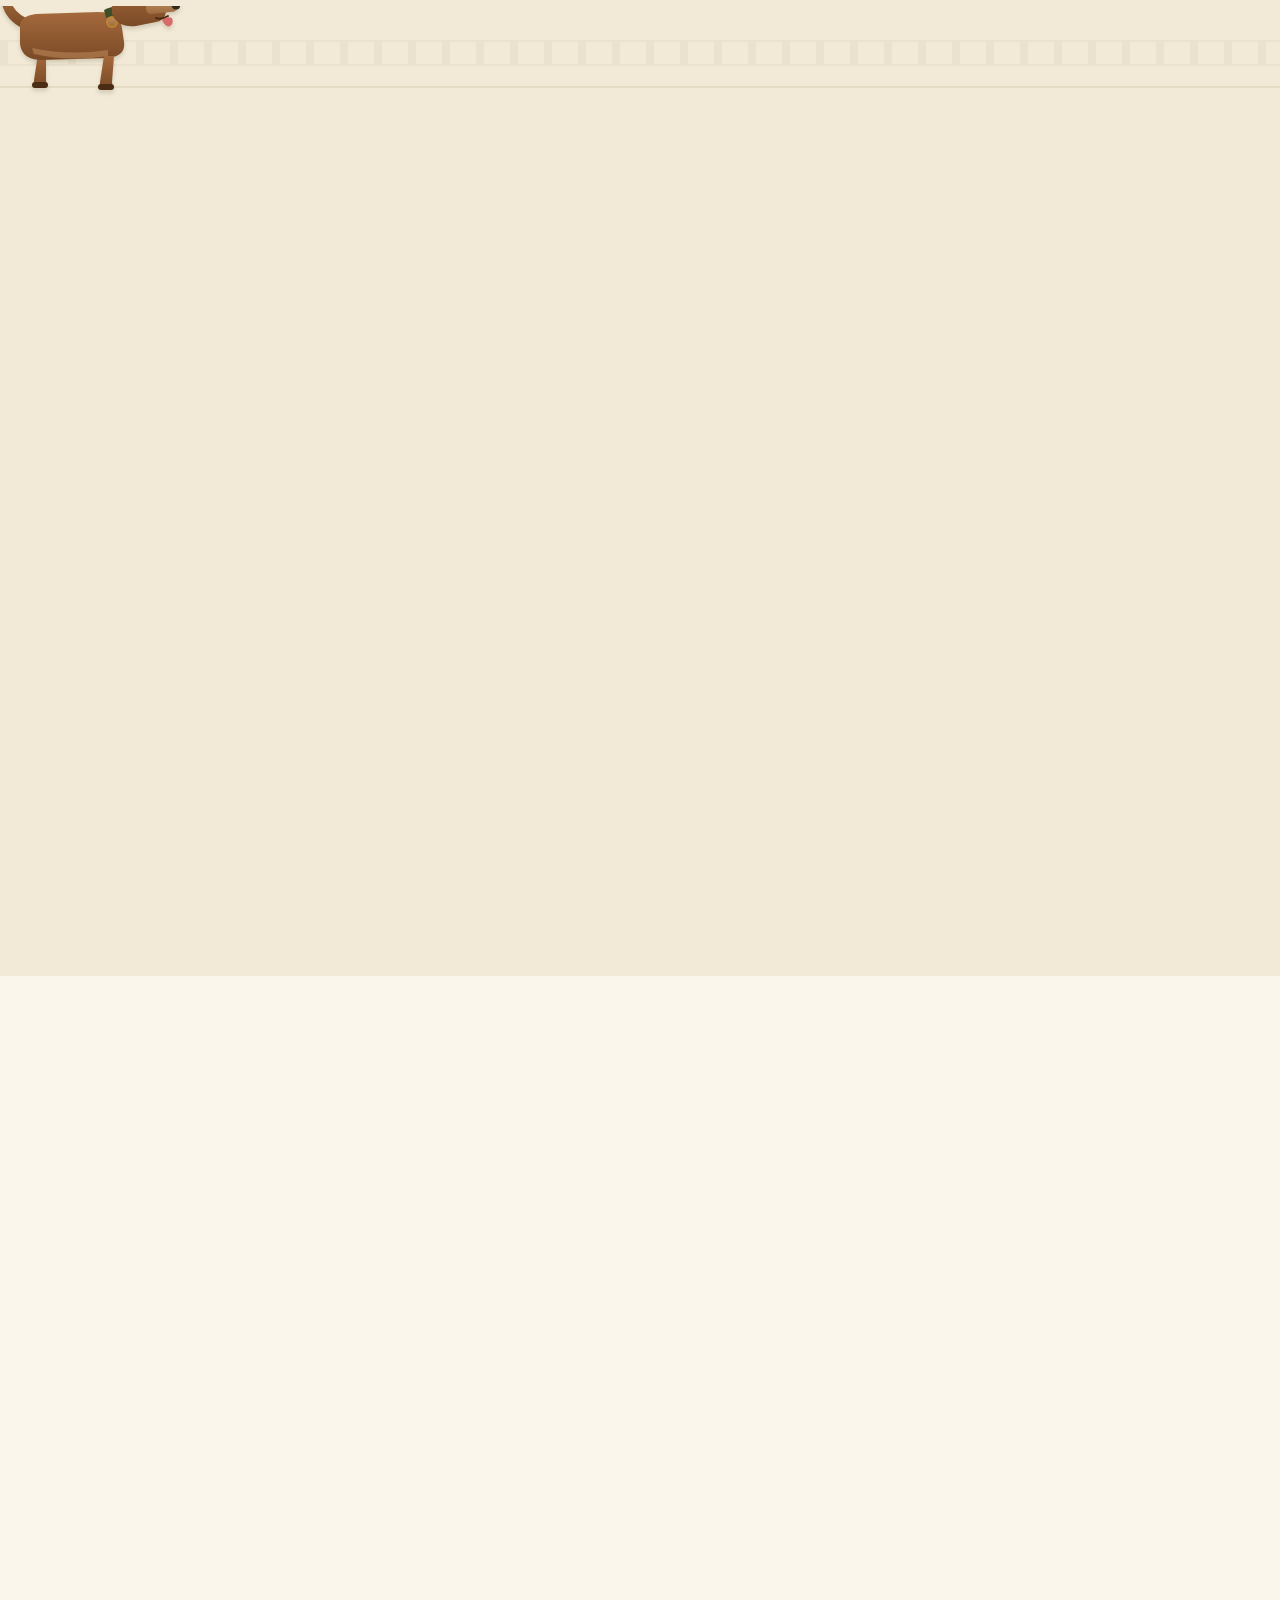
==== commit 45c2f0d6: "Updated" ====
--- a/index.html
+++ b/index.html
@@ -17,7 +17,7 @@
   <meta name="twitter:card" content="summary_large_image">
 
   <!-- CSP: removed 'unsafe-inline' from script-src (no inline scripts); kept in style-src for Leaflet -->
-  <meta http-equiv="Content-Security-Policy" content="default-src 'self'; script-src 'self' https://unpkg.com; style-src 'self' 'unsafe-inline' https://unpkg.com https://fonts.bunny.net; font-src https://fonts.bunny.net; img-src 'self' https://placehold.co https://*.tile.openstreetmap.org data:; connect-src 'self' https://submit-form.com https://*.tile.openstreetmap.org; frame-src 'none'; object-src 'none'; base-uri 'self'; form-action 'self' https://submit-form.com">
+  <meta http-equiv="Content-Security-Policy" content="default-src 'self'; script-src 'self' https://unpkg.com; style-src 'self' 'unsafe-inline' https://unpkg.com https://fonts.bunny.net; font-src https://fonts.bunny.net; img-src 'self' https://placehold.co https://*.tile.openstreetmap.org data:; connect-src 'self' https://submit-form.com https://*.tile.openstreetmap.org; frame-src 'none'; object-src 'none'; base-uri 'self'; form-action 'self' https://submit-form.com; upgrade-insecure-requests">
 
   <!-- Favicon & icons -->
   <link rel="icon" type="image/svg+xml" href="data:image/svg+xml,%3Csvg xmlns='http://www.w3.org/2000/svg' viewBox='0 0 24 24' fill='%233F4E28'%3E%3Cellipse cx='4.5' cy='9' rx='1.8' ry='2.5'/%3E%3Cellipse cx='9' cy='6.5' rx='1.8' ry='2.5'/%3E%3Cellipse cx='15' cy='6.5' rx='1.8' ry='2.5'/%3E%3Cellipse cx='19.5' cy='9' rx='1.8' ry='2.5'/%3E%3Cellipse cx='12' cy='15' rx='5' ry='4.2'/%3E%3C/svg%3E">
@@ -32,7 +32,10 @@
   <link rel="preconnect" href="https://unpkg.com">
   <link rel="preconnect" href="https://placehold.co">
 
-  <!-- Hero image preload -->
+  <!-- DNS-prefetch fallback for older browsers -->
+  <link rel="dns-prefetch" href="https://unpkg.com">
+
+  <!-- Hero image preload (update href once a real hero photo is available) -->
   <link rel="preload" as="image" href="https://placehold.co/1600x900/5A6B38/FAF6EC?text=Hero+Image+—+Replace+With+Real+Photo">
 
   <link rel="stylesheet" href="styles.css">
@@ -78,13 +81,6 @@
           "https://facebook.com/dogdadboarding",
           "https://tiktok.com/@dogdadboarding"
         ],
-        "aggregateRating": {
-          "@type": "AggregateRating",
-          "ratingValue": "5",
-          "reviewCount": "500",
-          "bestRating": "5",
-          "worstRating": "1"
-        },
         "makesOffer": [
           {
             "@type": "Offer",
@@ -221,6 +217,7 @@
         <li><a href="#gallery"><span class="nav__links-num" aria-hidden="true">03</span>Gallery</a></li>
         <li><a href="#testimonials"><span class="nav__links-num" aria-hidden="true">04</span>Reviews</a></li>
         <li><a href="#pricing"><span class="nav__links-num" aria-hidden="true">05</span>Pricing</a></li>
+        <li><a href="#faq"><span class="nav__links-num" aria-hidden="true">06</span>FAQ</a></li>
         <li><a href="#contact" class="nav__cta">Book Now</a></li>
       </ul>
       <button class="nav__hamburger" id="hamburger" aria-label="Toggle navigation menu" aria-expanded="false">
@@ -259,16 +256,16 @@
       </div>
       <div class="hero__trust">
         <div class="trust-badge">
-          <strong>500+</strong>
-          <span>Happy Dogs</span>
+          <strong>Max 8</strong>
+          <span>Dogs at a Time</span>
         </div>
         <div class="trust-badge">
-          <strong>5★</strong>
-          <span>Average Rating</span>
+          <strong>24/7</strong>
+          <span>Vet Support On Call</span>
         </div>
         <div class="trust-badge">
-          <strong>5yr</strong>
-          <span>Experience</span>
+          <strong>7</strong>
+          <span>Days a Week</span>
         </div>
       </div>
     </div>
@@ -453,26 +450,44 @@
         <div class="gallery__item gallery__item--wide" tabindex="0" role="button" aria-label="View larger: Dogs playing together"
              data-full="https://placehold.co/1200x675/7E9148/FAF6EC?text=Photo+1+Full">
           <img src="https://placehold.co/800x450/7E9148/FAF6EC?text=Photo+1+—+Dogs+Playing" alt="Dogs playing together" width="800" height="450" loading="lazy" decoding="async">
+          <span class="gallery__expand" aria-hidden="true">
+            <svg width="18" height="18" viewBox="0 0 24 24" fill="none" stroke="currentColor" stroke-width="2" stroke-linecap="round" stroke-linejoin="round"><path d="M15 3h6v6"/><path d="M9 21H3v-6"/><path d="M21 3l-7 7"/><path d="M3 21l7-7"/></svg>
+          </span>
         </div>
         <div class="gallery__item" tabindex="0" role="button" aria-label="View larger: Dog resting"
              data-full="https://placehold.co/800x800/A8B576/3F4E28?text=Photo+2+Full">
           <img src="https://placehold.co/400x400/A8B576/3F4E28?text=Photo+2" alt="Dog resting" width="400" height="400" loading="lazy" decoding="async">
+          <span class="gallery__expand" aria-hidden="true">
+            <svg width="18" height="18" viewBox="0 0 24 24" fill="none" stroke="currentColor" stroke-width="2" stroke-linecap="round" stroke-linejoin="round"><path d="M15 3h6v6"/><path d="M9 21H3v-6"/><path d="M21 3l-7 7"/><path d="M3 21l7-7"/></svg>
+          </span>
         </div>
         <div class="gallery__item" tabindex="0" role="button" aria-label="View larger: Dog on a walk"
              data-full="https://placehold.co/800x800/C3BD8C/3F4E28?text=Photo+3+Full">
           <img src="https://placehold.co/400x400/C3BD8C/3F4E28?text=Photo+3" alt="Dog on a walk" width="400" height="400" loading="lazy" decoding="async">
+          <span class="gallery__expand" aria-hidden="true">
+            <svg width="18" height="18" viewBox="0 0 24 24" fill="none" stroke="currentColor" stroke-width="2" stroke-linecap="round" stroke-linejoin="round"><path d="M15 3h6v6"/><path d="M9 21H3v-6"/><path d="M21 3l-7 7"/><path d="M3 21l7-7"/></svg>
+          </span>
         </div>
         <div class="gallery__item" tabindex="0" role="button" aria-label="View larger: Grooming session"
              data-full="https://placehold.co/800x800/E8DCB4/3F4E28?text=Photo+4+Full">
           <img src="https://placehold.co/400x400/E8DCB4/3F4E28?text=Photo+4" alt="Grooming session" width="400" height="400" loading="lazy" decoding="async">
+          <span class="gallery__expand" aria-hidden="true">
+            <svg width="18" height="18" viewBox="0 0 24 24" fill="none" stroke="currentColor" stroke-width="2" stroke-linecap="round" stroke-linejoin="round"><path d="M15 3h6v6"/><path d="M9 21H3v-6"/><path d="M21 3l-7 7"/><path d="M3 21l7-7"/></svg>
+          </span>
         </div>
         <div class="gallery__item" tabindex="0" role="button" aria-label="View larger: Happy dog"
              data-full="https://placehold.co/800x800/7E9148/FAF6EC?text=Photo+5+Full">
           <img src="https://placehold.co/400x400/7E9148/FAF6EC?text=Photo+5" alt="Happy dog" width="400" height="400" loading="lazy" decoding="async">
+          <span class="gallery__expand" aria-hidden="true">
+            <svg width="18" height="18" viewBox="0 0 24 24" fill="none" stroke="currentColor" stroke-width="2" stroke-linecap="round" stroke-linejoin="round"><path d="M15 3h6v6"/><path d="M9 21H3v-6"/><path d="M21 3l-7 7"/><path d="M3 21l7-7"/></svg>
+          </span>
         </div>
         <div class="gallery__item gallery__item--wide" tabindex="0" role="button" aria-label="View larger: Dogs enjoying group play time"
              data-full="https://placehold.co/1200x675/6B7C3E/FAF6EC?text=Photo+6+Full">
           <img src="https://placehold.co/800x450/6B7C3E/FAF6EC?text=Photo+6+—+Group+Play+Time" alt="Dogs enjoying group play time" width="800" height="450" loading="lazy" decoding="async">
+          <span class="gallery__expand" aria-hidden="true">
+            <svg width="18" height="18" viewBox="0 0 24 24" fill="none" stroke="currentColor" stroke-width="2" stroke-linecap="round" stroke-linejoin="round"><path d="M15 3h6v6"/><path d="M9 21H3v-6"/><path d="M21 3l-7 7"/><path d="M3 21l7-7"/></svg>
+          </span>
         </div>
       </div>
       <div class="gallery__cta">
@@ -680,177 +695,70 @@
     </div>
   </section>
 
-  <!-- Train divider — a polished steam train that rolls across the rails on scroll -->
-  <div class="train-divider" aria-hidden="true">
-    <div class="train-divider__ties"></div>
-    <div class="train-divider__train">
-      <svg viewBox="0 0 360 120" width="360" height="120" focusable="false">
+  <!-- Dog divider — an eager pup trots along the fence line as you scroll -->
+  <div class="dog-divider" aria-hidden="true">
+    <div class="dog-divider__fence"></div>
+    <div class="dog-divider__dog">
+      <svg viewBox="0 0 200 120" width="200" height="120" focusable="false">
         <defs>
-          <linearGradient id="tg-iron" x1="0" y1="0" x2="0" y2="1">
-            <stop offset="0%"  stop-color="#3a3a42"/>
-            <stop offset="50%" stop-color="#1f1f24"/>
-            <stop offset="100%" stop-color="#0e0e12"/>
+          <linearGradient id="dg-coat" x1="0" y1="0" x2="0" y2="1">
+            <stop offset="0%"  stop-color="#A4693C"/>
+            <stop offset="100%" stop-color="#7A4A26"/>
           </linearGradient>
-          <linearGradient id="tg-iron-hi" x1="0" y1="0" x2="0" y2="1">
-            <stop offset="0%"  stop-color="#5a5a64"/>
-            <stop offset="100%" stop-color="#2a2a30"/>
+          <linearGradient id="dg-snout" x1="0" y1="0" x2="0" y2="1">
+            <stop offset="0%"  stop-color="#C08B5C"/>
+            <stop offset="100%" stop-color="#9A6A3E"/>
           </linearGradient>
-          <linearGradient id="tg-barn" x1="0" y1="0" x2="0" y2="1">
-            <stop offset="0%"  stop-color="#C26B47"/>
-            <stop offset="55%" stop-color="#A4502F"/>
-            <stop offset="100%" stop-color="#7A3A22"/>
-          </linearGradient>
-          <linearGradient id="tg-green" x1="0" y1="0" x2="0" y2="1">
-            <stop offset="0%"  stop-color="#69833A"/>
-            <stop offset="55%" stop-color="#3F4E28"/>
-            <stop offset="100%" stop-color="#2E3A1C"/>
-          </linearGradient>
-          <linearGradient id="tg-gold" x1="0" y1="0" x2="0" y2="1">
-            <stop offset="0%"  stop-color="#F0CC7A"/>
-            <stop offset="100%" stop-color="#C0832F"/>
-          </linearGradient>
-          <radialGradient id="tg-lamp" cx="0.4" cy="0.4" r="0.6">
-            <stop offset="0%"  stop-color="#FFF6D6"/>
-            <stop offset="60%" stop-color="#F0CC7A"/>
-            <stop offset="100%" stop-color="#8A5E22"/>
-          </radialGradient>
-          <radialGradient id="tg-window" cx="0.5" cy="0.5" r="0.7">
-            <stop offset="0%"  stop-color="#F2EAD7"/>
-            <stop offset="100%" stop-color="#C9BC92"/>
-          </radialGradient>
         </defs>
 
-        <!-- Steam puffs (animated via .train-smoke) -->
-        <g class="train-smoke-group">
-          <circle class="train-smoke train-smoke--1" cx="28" cy="14" r="6"/>
-          <circle class="train-smoke train-smoke--2" cx="26" cy="14" r="5"/>
-          <circle class="train-smoke train-smoke--3" cx="32" cy="14" r="4.5"/>
+        <!-- Tail (wags while trotting) -->
+        <g class="dog-tail">
+          <path d="M42 52 Q26 44 22 28 Q20 22 24 20 Q28 18 30 24 Q34 36 46 42 Z" fill="url(#dg-coat)"/>
+          <circle cx="24" cy="23" r="4" fill="#C08B5C"/>
         </g>
 
-        <!-- ===== ENGINE ===== -->
-        <g class="train-engine">
-          <!-- Frame / chassis -->
-          <rect x="6" y="74" width="120" height="8" rx="1.5" fill="url(#tg-iron)"/>
-          <!-- Cowcatcher (pilot) -->
-          <polygon points="2,74 14,74 8,92" fill="url(#tg-iron)"/>
-          <polygon points="4,74 12,74 8,88" fill="url(#tg-iron-hi)"/>
-          <!-- Boiler (tapered cylinder, drawn as rounded rect) -->
-          <rect x="16" y="40" width="78" height="34" rx="6" fill="url(#tg-green)"/>
-          <!-- Boiler bands (gold trim rings) -->
-          <rect x="32" y="40" width="1.5" height="34" fill="url(#tg-gold)" opacity="0.8"/>
-          <rect x="58" y="40" width="1.5" height="34" fill="url(#tg-gold)" opacity="0.8"/>
-          <rect x="80" y="40" width="1.5" height="34" fill="url(#tg-gold)" opacity="0.8"/>
-          <!-- Boiler highlight (top sheen) -->
-          <rect x="18" y="42" width="74" height="3" rx="1.5" fill="#8FA84E" opacity="0.5"/>
-          <!-- Smokestack with flared lip -->
-          <rect x="20" y="24" width="9" height="20" rx="1" fill="url(#tg-iron)"/>
-          <rect x="17" y="20" width="15" height="6" rx="2" fill="url(#tg-iron-hi)"/>
-          <!-- Steam dome -->
-          <ellipse cx="46" cy="28" rx="7" ry="9" fill="url(#tg-green)"/>
-          <ellipse cx="46" cy="26" rx="7" ry="3" fill="#8FA84E" opacity="0.5"/>
-          <rect x="44" y="30" width="4" height="12" fill="url(#tg-gold)" opacity="0.7"/>
-          <!-- Bell -->
-          <rect x="60" y="28" width="2" height="6" fill="url(#tg-iron)"/>
-          <path d="M56 34 Q60 30 64 34 L63 38 L57 38 Z" fill="url(#tg-gold)"/>
-          <!-- Headlight (front lamp) -->
-          <circle cx="89" cy="46" r="4.5" fill="url(#tg-lamp)"/>
-          <circle cx="89" cy="46" r="4.5" fill="none" stroke="url(#tg-gold)" stroke-width="1"/>
-          <!-- Cab -->
-          <rect x="94" y="30" width="28" height="44" rx="2" fill="url(#tg-barn)"/>
-          <rect x="94" y="30" width="28" height="4" fill="url(#tg-iron)" opacity="0.6"/>
-          <!-- Cab window -->
-          <rect x="99" y="36" width="18" height="14" rx="1.5" fill="url(#tg-window)"/>
-          <rect x="99" y="36" width="18" height="14" rx="1.5" fill="none" stroke="#7A3A22" stroke-width="1"/>
-          <!-- Cab roof -->
-          <rect x="92" y="28" width="32" height="4" rx="1" fill="url(#tg-iron)"/>
-          <!-- Side rods connecting driving wheels -->
-          <rect x="10" y="89" width="100" height="3" rx="1.5" fill="url(#tg-iron-hi)"/>
-          <!-- Driving wheels (spoked) -->
-          <g class="train-wheel" style="transform-origin: 22px 90px;">
-            <circle cx="22" cy="90" r="9" fill="url(#tg-iron)"/>
-            <circle cx="22" cy="90" r="9" fill="none" stroke="url(#tg-iron-hi)" stroke-width="1.5"/>
-            <circle cx="22" cy="90" r="3" fill="url(#tg-iron-hi)"/>
-            <line x1="22" y1="81" x2="22" y2="99" stroke="url(#tg-iron-hi)" stroke-width="1.2"/>
-            <line x1="13" y1="90" x2="31" y2="90" stroke="url(#tg-iron-hi)" stroke-width="1.2"/>
-          </g>
-          <g class="train-wheel" style="transform-origin: 50px 90px;">
-            <circle cx="50" cy="90" r="9" fill="url(#tg-iron)"/>
-            <circle cx="50" cy="90" r="9" fill="none" stroke="url(#tg-iron-hi)" stroke-width="1.5"/>
-            <circle cx="50" cy="90" r="3" fill="url(#tg-iron-hi)"/>
-            <line x1="50" y1="81" x2="50" y2="99" stroke="url(#tg-iron-hi)" stroke-width="1.2"/>
-            <line x1="41" y1="90" x2="59" y2="90" stroke="url(#tg-iron-hi)" stroke-width="1.2"/>
-          </g>
-          <g class="train-wheel" style="transform-origin: 100px 90px;">
-            <circle cx="100" cy="90" r="9" fill="url(#tg-iron)"/>
-            <circle cx="100" cy="90" r="9" fill="none" stroke="url(#tg-iron-hi)" stroke-width="1.5"/>
-            <circle cx="100" cy="90" r="3" fill="url(#tg-iron-hi)"/>
-            <line x1="100" y1="81" x2="100" y2="99" stroke="url(#tg-iron-hi)" stroke-width="1.2"/>
-            <line x1="91" y1="90" x2="109" y2="90" stroke="url(#tg-iron-hi)" stroke-width="1.2"/>
-          </g>
+        <!-- Back leg (trots) -->
+        <g class="dog-leg dog-leg--back">
+          <path d="M58 78 L54 104 Q53 110 58 110 L64 110 Q67 110 66 104 L66 78 Z" fill="url(#dg-coat)"/>
+          <rect x="52" y="106" width="16" height="6" rx="3" fill="#4A2C14"/>
         </g>
 
-        <!-- ===== TENDER ===== -->
-        <g class="train-tender">
-          <!-- Coupler -->
-          <rect x="122" y="86" width="6" height="3" fill="url(#tg-iron)"/>
-          <!-- Tender body (coal bunker) -->
-          <rect x="128" y="44" width="48" height="30" rx="2" fill="url(#tg-iron)"/>
-          <rect x="128" y="44" width="48" height="5" fill="url(#tg-iron-hi)"/>
-          <!-- Coal pile -->
-          <path d="M132 48 Q140 44 148 48 Q156 44 164 48 L164 58 L132 58 Z" fill="#1a1a1f"/>
-          <circle cx="138" cy="50" r="2" fill="#2a2a30"/>
-          <circle cx="150" cy="49" r="2.5" fill="#2a2a30"/>
-          <circle cx="160" cy="51" r="2" fill="#2a2a30"/>
-          <!-- Tender frame -->
-          <rect x="128" y="74" width="48" height="8" rx="1.5" fill="url(#tg-iron)"/>
-          <!-- Tender wheels -->
-          <g class="train-wheel" style="transform-origin: 140px 90px;">
-            <circle cx="140" cy="90" r="7" fill="url(#tg-iron)"/>
-            <circle cx="140" cy="90" r="7" fill="none" stroke="url(#tg-iron-hi)" stroke-width="1.2"/>
-            <circle cx="140" cy="90" r="2.5" fill="url(#tg-iron-hi)"/>
-          </g>
-          <g class="train-wheel" style="transform-origin: 164px 90px;">
-            <circle cx="164" cy="90" r="7" fill="url(#tg-iron)"/>
-            <circle cx="164" cy="90" r="7" fill="none" stroke="url(#tg-iron-hi)" stroke-width="1.2"/>
-            <circle cx="164" cy="90" r="2.5" fill="url(#tg-iron-hi)"/>
-          </g>
+        <!-- Body -->
+        <path d="M40 50 Q40 40 56 38 L118 36 Q140 36 142 52 L144 66 Q146 80 128 82 L62 84 Q42 84 40 68 Z" fill="url(#dg-coat)"/>
+        <!-- Belly highlight -->
+        <path d="M52 72 Q90 80 128 74 L128 80 Q90 86 54 78 Z" fill="#C08B5C" opacity="0.55"/>
+
+        <!-- Front leg (trots) -->
+        <g class="dog-leg dog-leg--front">
+          <path d="M124 80 L120 106 Q119 112 124 112 L130 112 Q133 112 132 106 L134 80 Z" fill="url(#dg-coat)"/>
+          <rect x="118" y="108" width="16" height="6" rx="3" fill="#4A2C14"/>
         </g>
 
-        <!-- ===== CABOOSE ===== -->
-        <g class="train-caboose">
-          <!-- Coupler -->
-          <rect x="176" y="86" width="6" height="3" fill="url(#tg-iron)"/>
-          <!-- Caboose body -->
-          <rect x="182" y="44" width="74" height="30" rx="2" fill="url(#tg-barn)"/>
-          <rect x="182" y="44" width="74" height="5" fill="#7A3A22" opacity="0.5"/>
-          <!-- Cupola (raised lookout) -->
-          <rect x="204" y="32" width="26" height="14" rx="2" fill="url(#tg-barn)"/>
-          <rect x="204" y="32" width="26" height="4" fill="#7A3A22" opacity="0.5"/>
-          <!-- Cupola window -->
-          <rect x="208" y="37" width="18" height="6" rx="1" fill="url(#tg-window)"/>
-          <!-- Side windows -->
-          <rect x="186" y="52" width="10" height="10" rx="1" fill="url(#tg-window)"/>
-          <rect x="240" y="52" width="10" height="10" rx="1" fill="url(#tg-window)"/>
-          <!-- Gold trim band -->
-          <rect x="182" y="66" width="74" height="2" fill="url(#tg-gold)" opacity="0.8"/>
-          <!-- Caboose frame -->
-          <rect x="182" y="74" width="74" height="8" rx="1.5" fill="url(#tg-iron)"/>
-          <!-- Caboose wheels -->
-          <g class="train-wheel" style="transform-origin: 194px 90px;">
-            <circle cx="194" cy="90" r="7" fill="url(#tg-iron)"/>
-            <circle cx="194" cy="90" r="7" fill="none" stroke="url(#tg-iron-hi)" stroke-width="1.2"/>
-            <circle cx="194" cy="90" r="2.5" fill="url(#tg-iron-hi)"/>
-          </g>
-          <g class="train-wheel" style="transform-origin: 244px 90px;">
-            <circle cx="244" cy="90" r="7" fill="url(#tg-iron)"/>
-            <circle cx="244" cy="90" r="7" fill="none" stroke="url(#tg-iron-hi)" stroke-width="1.2"/>
-            <circle cx="244" cy="90" r="2.5" fill="url(#tg-iron-hi)"/>
-          </g>
+        <!-- Collar + tag -->
+        <path d="M124 34 Q132 30 140 30 L142 38 Q134 40 126 42 Z" fill="#3F4E28"/>
+        <circle cx="132" cy="46" r="5" fill="url(#dg-snout)"/>
+        <circle cx="132" cy="46" r="5" fill="none" stroke="#C0832F" stroke-width="2"/>
+
+        <!-- Head -->
+        <g class="dog-head">
+          <path d="M132 38 Q130 16 152 12 L166 10 Q184 10 186 26 L186 34 Q186 44 176 46 L156 50 Q138 52 132 38 Z" fill="url(#dg-coat)"/>
+          <!-- Snout -->
+          <path d="M172 26 L190 24 Q198 24 198 30 Q198 36 190 36 L172 38 Q166 38 166 32 Q166 26 172 26 Z" fill="url(#dg-snout)"/>
+          <!-- Nose -->
+          <circle cx="196" cy="29" r="4.5" fill="#2E2A20"/>
+          <!-- Eye -->
+          <circle cx="170" cy="24" r="3" fill="#2E2A20"/>
+          <circle cx="171" cy="23" r="1" fill="#FFFDF8"/>
+          <!-- Ear -->
+          <path d="M148 14 Q142 2 152 0 Q162 -2 162 10 Q162 18 154 20 Z" fill="#7A4A26"/>
+          <!-- Smile -->
+          <path d="M176 42 Q182 44 188 40" fill="none" stroke="#4A2C14" stroke-width="2" stroke-linecap="round"/>
+          <!-- Tongue -->
+          <path d="M182 44 Q186 52 190 50 Q194 48 192 42 Q187 40 182 44 Z" fill="#D96A6A"/>
         </g>
       </svg>
     </div>
   </div>
-
   <!-- FAQ -->
   <section class="faq" id="faq">
     <div class="container">
@@ -885,28 +793,6 @@
           <div class="faq__body" id="faq-body-6"><p>We are pet first aid and CPR certified. We partner with <strong>Austin Emergency Veterinary Clinic</strong> for 24/7 support. You'll be notified immediately if any medical concern arises.</p></div>
         </details>
       </div>
-    </div>
-  </section>
-
-  <!-- Newsletter -->
-  <section class="newsletter">
-    <div class="container newsletter__container">
-      <div class="newsletter__content">
-        <p class="section-eyebrow">Stay in Touch</p>
-        <h2 class="section-title">Get Updates &amp; Offers</h2>
-        <p>Sign up for our newsletter and be the first to know about promotions, seasonal availability, and tips for happy pups.</p>
-      </div>
-      <form class="newsletter__form" id="newsletterForm">
-        <div class="newsletter__input-group">
-          <input type="email" name="email" placeholder="Your email address" required aria-label="Email for newsletter">
-          <div style="position:absolute;left:-9999px" aria-hidden="true">
-            <input type="text" name="_hp" tabindex="-1" autocomplete="off">
-          </div>
-          <button type="submit" class="btn btn--primary">Subscribe</button>
-        </div>
-        <p class="newsletter__disclaimer">No spam, unsubscribe anytime.</p>
-        <p class="newsletter__status" id="newsletterStatus" role="status" aria-live="polite" aria-atomic="true"></p>
-      </form>
     </div>
   </section>
 
@@ -998,6 +884,24 @@
         </div>
         <div class="form-row">
           <div class="form-group">
+            <label for="dog-size">Dog's Size</label>
+            <select id="dog-size" name="dog_size">
+              <option value="">Select a size…</option>
+              <option value="small">Small (under 25 lbs)</option>
+              <option value="medium">Medium (25–50 lbs)</option>
+              <option value="large">Large (50–90 lbs)</option>
+              <option value="giant">Giant (90+ lbs)</option>
+            </select>
+            <span class="form-error" id="dog-size-error" role="alert" aria-live="assertive"></span>
+          </div>
+          <div class="form-group">
+            <label for="dog-breed">Breed</label>
+            <input type="text" id="dog-breed" name="dog_breed" placeholder="Golden Retriever">
+            <span class="form-error" id="dog-breed-error" role="alert" aria-live="assertive"></span>
+          </div>
+        </div>
+        <div class="form-row">
+          <div class="form-group">
             <label for="start">Start Date</label>
             <input type="date" id="start" name="start">
             <span class="form-error" id="start-error" role="alert" aria-live="assertive"></span>
@@ -1008,9 +912,26 @@
             <span class="form-error" id="end-error" role="alert" aria-live="assertive"></span>
           </div>
         </div>
+        <fieldset class="form-group form-group--full">
+          <legend class="form-legend">Preferred Contact Method</legend>
+          <div class="form-radio-group">
+            <label class="form-radio">
+              <input type="radio" name="preferred_contact" value="email" checked>
+              <span>Email</span>
+            </label>
+            <label class="form-radio">
+              <input type="radio" name="preferred_contact" value="text">
+              <span>Text</span>
+            </label>
+            <label class="form-radio">
+              <input type="radio" name="preferred_contact" value="call">
+              <span>Phone Call</span>
+            </label>
+          </div>
+        </fieldset>
         <div class="form-group form-group--full">
           <label for="message">Tell Us About Your Dog</label>
-          <textarea id="message" name="message" rows="4" placeholder="Breed, age, any special needs or personality quirks we should know about…" aria-describedby="message-help"></textarea>
+          <textarea id="message" name="message" rows="4" placeholder="Age, energy level, any special needs or personality quirks we should know about…" aria-describedby="message-help"></textarea>
           <p class="form-help" id="message-help">Optional, but the more you share the better we can prepare for your pup.</p>
           <span class="form-error" id="message-error" role="alert" aria-live="assertive"></span>
         </div>
@@ -1027,7 +948,7 @@
   <section class="map-section">
     <div class="container map-section__container">
       <div class="map-section__embed">
-        <div id="map" aria-label="Map showing Dog Dad Boarding service area in Austin, TX"></div>
+        <div id="map" role="img" aria-label="Map showing Dog Dad Boarding service area in Austin, TX"></div>
       </div>
       <div class="map-section__info">
         <h3>Serving All of Austin &amp; Surrounding Areas</h3>
@@ -1059,37 +980,59 @@
         <p class="section-subtitle">Helpful advice from our team to keep your pup happy and healthy.</p>
       </div>
       <div class="resources__grid">
-        <a href="/blog/preparing-dog-boarding-stay" class="resource-card">
+        <article class="resource-card resource-card--soon">
           <div class="resource-card__thumb">
             <img src="https://placehold.co/400x250/6B7C3E/FAF6EC?text=Coming+Soon" alt="Preparing Your Dog for a Boarding Stay guide" width="400" height="250" loading="lazy" decoding="async">
           </div>
           <div class="resource-card__body">
-            <span class="resource-card__tag">Travel Tips</span>
+            <span class="resource-card__tag">Travel Tips</span><span class="resource-card__soon">Coming Soon</span>
             <h3>Preparing Your Dog for a Boarding Stay</h3>
             <p>Coming soon — our guide to making drop-off day stress-free for you and your pup.</p>
           </div>
-        </a>
-        <a href="/blog/seasonal-pet-care-austin" class="resource-card">
+        </article>
+        <article class="resource-card resource-card--soon">
           <div class="resource-card__thumb">
             <img src="https://placehold.co/400x250/7E9148/FAF6EC?text=Coming+Soon" alt="Seasonal Pet Care Tips for Austin guide" width="400" height="250" loading="lazy" decoding="async">
           </div>
           <div class="resource-card__body">
-            <span class="resource-card__tag">Health</span>
+            <span class="resource-card__tag">Health</span><span class="resource-card__soon">Coming Soon</span>
             <h3>Seasonal Pet Care Tips for Austin</h3>
             <p>Coming soon — how to keep your dog safe and comfortable in the Texas heat.</p>
           </div>
-        </a>
-        <a href="/blog/puppy-socialization-tips" class="resource-card">
+        </article>
+        <article class="resource-card resource-card--soon">
           <div class="resource-card__thumb">
             <img src="https://placehold.co/400x250/A8B576/3F4E28?text=Coming+Soon" alt="Socialization Tips for Puppies guide" width="400" height="250" loading="lazy" decoding="async">
           </div>
           <div class="resource-card__body">
-            <span class="resource-card__tag">Training</span>
+            <span class="resource-card__tag">Training</span><span class="resource-card__soon">Coming Soon</span>
             <h3>Socialization Tips for Puppies</h3>
             <p>Coming soon — how daycare can help your pup build confidence and make friends.</p>
           </div>
-        </a>
-      </div>
+        </article>
+      </div>
+    </div>
+  </section>
+
+  <!-- Newsletter -->
+  <section class="newsletter">
+    <div class="container newsletter__container">
+      <div class="newsletter__content">
+        <p class="section-eyebrow">Stay in Touch</p>
+        <h2 class="section-title">Get Updates &amp; Offers</h2>
+        <p>Sign up for our newsletter and be the first to know about promotions, seasonal availability, and tips for happy pups.</p>
+      </div>
+      <form class="newsletter__form" id="newsletterForm">
+        <div class="newsletter__input-group">
+          <input type="email" name="email" placeholder="Your email address" required aria-label="Email for newsletter">
+          <div style="position:absolute;left:-9999px" aria-hidden="true">
+            <input type="text" name="_hp" tabindex="-1" autocomplete="off">
+          </div>
+          <button type="submit" class="btn btn--primary">Subscribe</button>
+        </div>
+        <p class="newsletter__disclaimer">No spam, unsubscribe anytime.</p>
+        <p class="newsletter__status" id="newsletterStatus" role="status" aria-live="polite" aria-atomic="true"></p>
+      </form>
     </div>
   </section>
 
@@ -1099,7 +1042,7 @@
       <div class="footer__brand">
         <a href="#home" class="nav__logo footer__logo">
           <img src="images/logo.svg" alt="" width="24" height="24" aria-hidden="true">
-          Dog Dad
+          Dog Dad Boarding
         </a>
         <p>Premium dog boarding, daycare, and grooming in Austin. Because your dog deserves the best.</p>
       </div>
--- a/styles.css
+++ b/styles.css
@@ -96,6 +96,22 @@
 ::-moz-selection {
   background: var(--primary);
   color: var(--white);
+}
+
+/* On dark-green sections the green selection disappears — use wheat gold */
+.hero ::selection,
+.testimonials ::selection,
+.newsletter ::selection,
+.footer ::selection {
+  background: var(--accent-light);
+  color: var(--primary);
+}
+.hero ::-moz-selection,
+.testimonials ::-moz-selection,
+.newsletter ::-moz-selection,
+.footer ::-moz-selection {
+  background: var(--accent-light);
+  color: var(--primary);
 }
 
 /* === Typography === */
@@ -275,6 +291,26 @@
   pointer-events: none;
 }
 
+/* Subtle scrim behind nav links before scroll so white text stays readable
+   even if the hero photo underneath is bright. */
+.nav::after {
+  content: '';
+  position: absolute;
+  top: 0;
+  left: 0;
+  right: 0;
+  height: 140%;
+  z-index: -2;
+  pointer-events: none;
+  background: linear-gradient(to bottom, rgba(0, 0, 0, 0.35), rgba(0, 0, 0, 0));
+  opacity: 1;
+  transition: opacity var(--transition);
+}
+
+.nav.scrolled::after {
+  opacity: 0;
+}
+
 .nav.scrolled {
   box-shadow: 0 2px 20px rgba(0, 0, 0, 0.07);
 }
@@ -611,6 +647,11 @@
   50%      { transform: translateX(-50%) translateY(6px); }
 }
 
+/* Short-viewport guard: hide the scroll indicator so it never overlaps content */
+@media (max-height: 560px) {
+  .hero__scroll { display: none; }
+}
+
 @media (prefers-reduced-motion: reduce) {
   .hero__scroll { animation: none; }
 }
@@ -811,6 +852,7 @@
 }
 
 .gallery__item {
+  position: relative;
   border-radius: var(--radius-sm);
   overflow: hidden;
   aspect-ratio: 1;
@@ -837,6 +879,35 @@
 .gallery__item:focus-visible {
   outline: 3px solid var(--primary-light);
   outline-offset: 2px;
+}
+
+.gallery__expand {
+  position: absolute;
+  right: 10px;
+  bottom: 10px;
+  width: 34px;
+  height: 34px;
+  border-radius: 50%;
+  display: flex;
+  align-items: center;
+  justify-content: center;
+  background: rgba(46, 42, 32, 0.55);
+  color: var(--white);
+  opacity: 0;
+  transform: scale(0.9);
+  transition: opacity var(--transition), transform var(--transition);
+  pointer-events: none;
+}
+
+.gallery__item:hover .gallery__expand,
+.gallery__item:focus-visible .gallery__expand {
+  opacity: 1;
+  transform: scale(1);
+}
+
+/* Touch devices have no hover — keep the affordance always visible */
+@media (hover: none) {
+  .gallery__expand { opacity: 1; transform: scale(1); }
 }
 
 .gallery__cta {
@@ -941,6 +1012,11 @@
   grid-template-columns: repeat(4, 1fr);
   gap: 24px;
   align-items: start;
+  padding-top: 18px; /* room for the featured card's "Most Popular" badge */
+}
+
+.pricing-card {
+  scroll-margin-top: calc(var(--nav-height) + 40px);
 }
 
 .pricing-card {
@@ -1221,6 +1297,70 @@
 .form-group textarea {
   resize: vertical;
   min-height: 110px;
+}
+
+/* Radio pills — preferred contact method */
+.form-legend {
+  font-size: 0.875rem;
+  font-weight: 600;
+  color: var(--text);
+  padding: 0;
+  margin-bottom: 8px;
+}
+
+.form-radio-group {
+  display: flex;
+  gap: 10px;
+  flex-wrap: wrap;
+}
+
+.form-radio {
+  position: relative;
+  cursor: pointer;
+}
+
+.form-radio input {
+  position: absolute;
+  opacity: 0;
+  width: 100%;
+  height: 100%;
+  margin: 0;
+  cursor: pointer;
+}
+
+.form-radio span {
+  display: inline-flex;
+  align-items: center;
+  padding: 8px 18px;
+  border: 1.5px solid var(--border);
+  border-radius: 100px;
+  font-size: 0.875rem;
+  font-weight: 600;
+  color: var(--text-muted);
+  background: var(--bg);
+  transition: var(--transition);
+}
+
+.form-radio input:checked + span {
+  background: var(--primary);
+  border-color: var(--primary);
+  color: var(--white);
+}
+
+.form-radio input:focus-visible + span {
+  outline: 3px solid var(--primary-light);
+  outline-offset: 2px;
+}
+
+.form-radio:hover span {
+  border-color: var(--primary-light);
+}
+
+fieldset.form-group {
+  border: none;
+  padding: 0;
+  margin: 0 0 24px;
+  min-width: 0;
 }
 
 .form-error {
@@ -1861,6 +2001,31 @@
   background: var(--bg-alt);
 }
 
+/* Static fallback shown until Leaflet finishes loading — or indefinitely
+   if the CDN is unreachable. Cleared once the map initializes. */
+.map-section__embed #map::before {
+  content: 'Serving the Greater Austin area — interactive map loading…';
+  display: flex;
+  align-items: center;
+  justify-content: center;
+  height: 100%;
+  padding: 24px;
+  text-align: center;
+  color: var(--text-muted);
+  font-size: 0.9375rem;
+  background:
+    radial-gradient(circle at 50% 40%, var(--primary-pale) 0%, transparent 55%),
+    var(--bg-alt);
+}
+
+.map-section__embed #map.map-loaded::before {
+  content: none;
+}
+
+.map-section__embed #map.map-unavailable::before {
+  content: 'Downtown Austin, TX — pickup & drop-off available across the Greater Austin area.';
+}
+
 .map-section__info h3 {
   color: var(--primary);
   margin-bottom: 16px;
@@ -1928,9 +2093,28 @@
   display: block;
 }
 
-.resource-card:hover {
+a.resource-card:hover {
   transform: translateY(-4px);
   box-shadow: var(--shadow-lg);
+}
+
+/* Non-link "Coming soon" cards stay static — no affordances of a link */
+.resource-card--soon {
+  cursor: default;
+}
+
+.resource-card__soon {
+  display: inline-block;
+  margin-left: 8px;
+  padding: 2px 10px;
+  border-radius: 100px;
+  background: var(--primary-pale);
+  color: var(--primary);
+  font-size: 0.6875rem;
+  font-weight: 700;
+  text-transform: uppercase;
+  letter-spacing: 0.06em;
+  vertical-align: 2px;
 }
 
 .resource-card__thumb {
@@ -1945,7 +2129,7 @@
   transition: transform 0.5s ease;
 }
 
-.resource-card:hover .resource-card__thumb img {
+a.resource-card:hover .resource-card__thumb img {
   transform: scale(1.05);
 }
 
@@ -2127,137 +2311,149 @@
 }
 
 /* =============================================
-   Train Divider
-   A polished steam train (engine + tender + caboose) that travels
-   left-to-right across the rails as the user scrolls the divider
-   into view. Wheels spin and steam rises while in view.
+   Dog Divider
+   An eager pup trots left-to-right along a fence line
+   as the divider passes through the viewport.
+   Legs, tail, and head animate while in view.
    ============================================= */
-.train-divider {
+.dog-divider {
   position: relative;
   background: var(--bg-alt);
   padding: 0;
-  height: 110px;
+  height: 104px;
   overflow: hidden;
 }
 
-/* Rails — two parallel lines; the rail line (where wheels sit) is at 60px */
-.train-divider::before,
-.train-divider::after {
+/* Ground line under the pup's paws */
+.dog-divider::after {
   content: '';
   position: absolute;
   left: 0;
   right: 0;
+  bottom: 22px;
   height: 2px;
   background: var(--border);
   z-index: 0;
 }
 
-.train-divider::before { top: 56px; }
-.train-divider::after  { top: 64px; }
-
-/* Sleepers (railroad ties) — subtle repeating dashes between the rails */
-.train-divider__ties {
+/* Picket fence — repeating slat pattern, faded into the background */
+.dog-divider__fence {
   position: absolute;
   left: 0;
   right: 0;
-  top: 56px;
-  height: 12px;
+  top: 34px;
+  height: 26px;
   z-index: 0;
   background-image: repeating-linear-gradient(
     to right,
     var(--border) 0,
-    var(--border) 18px,
-    transparent 18px,
-    transparent 42px
+    var(--border) 8px,
+    transparent 8px,
+    transparent 34px
   );
-  opacity: 0.5;
-}
-
-/* Train — wheel centers at SVG y=90; rail line at 60px from divider top.
-   So the SVG top sits at 60 - 90 = -30px. */
-.train-divider__train {
+  background-size: 100% 22px;
+  background-repeat: repeat-x;
+  background-position: 0 0;
+  border-bottom: 2px solid var(--border);
+  border-top: 2px solid var(--border);
+  opacity: 0.55;
+}
+
+/* Dog — paws at SVG y≈112; ground line is 22px up from the divider bottom,
+   i.e. 82px from the top. So the SVG top sits at 82 - 112 ≈ -30px. */
+.dog-divider__dog {
   position: absolute;
   z-index: 1;
   top: -30px;
   left: 0;
-  width: 360px;
+  width: 200px;
   height: 120px;
   will-change: transform;
-  transform: translateX(-30px);
-}
-
-.train-divider__train svg {
+  transform: translateX(-220px);
+}
+
+.dog-divider__dog svg {
   display: block;
   width: 100%;
   height: 100%;
-  /* Flip horizontally so the locomotive faces right (direction of travel) */
-  transform: scaleX(-1);
-  filter: drop-shadow(0 3px 3px rgba(74, 60, 30, 0.15));
-}
-
-/* Wheels — spin via CSS animation while train is in view.
-   transform-box: view-box lets inline transform-origin use SVG coords. */
-.train-wheel {
-  transform-box: view-box;
-}
-
-.train-divider.is-rolling .train-wheel {
-  animation: trainWheelSpin 0.45s linear infinite;
-}
-
-/* Counter-clockwise in SVG space; the scaleX(-1) flip on the SVG
-   makes it read as clockwise (forward) on screen. */
-@keyframes trainWheelSpin {
-  to { transform: rotate(-360deg); }
-}
-
-/* Steam puffs — rise + fade while train is in view */
-.train-smoke {
-  fill: var(--text-muted);
-  opacity: 0;
-}
-
-.train-divider.is-rolling .train-smoke {
-  animation: trainSmoke 2s ease-out infinite;
-}
-
-.train-divider .train-smoke--1 { animation-delay: 0s; }
-.train-divider .train-smoke--2 { animation-delay: 0.66s; }
-.train-divider .train-smoke--3 { animation-delay: 1.33s; }
-
-@keyframes trainSmoke {
-  0%   { opacity: 0; transform: translate(0, 0) scale(0.5); }
-  15%  { opacity: 0.4; }
-  /* +6px in SVG space becomes -6px (leftward, trailing) on screen after flip */
-  100% { opacity: 0; transform: translate(6px, -28px) scale(1.6); }
-}
-
-/* Subtle bobbing of the whole train — reads as motion over uneven rail */
-.train-divider.is-rolling .train-divider__train {
-  animation: trainBob 0.45s ease-in-out infinite;
-}
-
-@keyframes trainBob {
+  filter: drop-shadow(0 3px 2px rgba(74, 60, 30, 0.18));
+}
+
+/* Trot cycle — alternating leg lifts while the divider is in view.
+   transform-box: fill-box so origins track each leg's own shape. */
+.dog-leg,
+.dog-tail,
+.dog-head {
+  transform-box: fill-box;
+}
+
+.dog-leg--back  { transform-origin: 50% 0%; }
+.dog-leg--front { transform-origin: 50% 0%; }
+.dog-tail       { transform-origin: 100% 50%; }
+.dog-head       { transform-origin: 10% 85%; }
+
+.dog-divider.is-trotting .dog-leg--back {
+  animation: dogLegBack 0.5s ease-in-out infinite;
+}
+
+.dog-divider.is-trotting .dog-leg--front {
+  animation: dogLegFront 0.5s ease-in-out infinite;
+}
+
+@keyframes dogLegBack {
+  0%, 100% { transform: rotate(12deg); }
+  50%      { transform: rotate(-14deg); }
+}
+
+@keyframes dogLegFront {
+  0%, 100% { transform: rotate(-14deg); }
+  50%      { transform: rotate(12deg); }
+}
+
+.dog-divider.is-trotting .dog-tail {
+  animation: dogTailWag 0.5s ease-in-out infinite;
+}
+
+@keyframes dogTailWag {
+  0%, 100% { transform: rotate(-8deg); }
+  50%      { transform: rotate(10deg); }
+}
+
+.dog-divider.is-trotting .dog-head {
+  animation: dogHeadBob 0.5s ease-in-out infinite;
+}
+
+@keyframes dogHeadBob {
+  0%, 100% { transform: translateY(0); }
+  50%      { transform: translateY(1.5px); }
+}
+
+/* Whole-body bob — reads as trot suspension */
+.dog-divider.is-trotting .dog-divider__dog {
+  animation: dogBodyBob 0.5s ease-in-out infinite;
+}
+
+@keyframes dogBodyBob {
   0%, 100% { translate: 0 0; }
-  50%      { translate: 0 -1.5px; }
-}
-
-/* Respect reduced motion: stop the animation, show a static train */
+  50%      { translate: 0 -2px; }
+}
+
+/* Respect reduced motion: park the pup mid-scene, no animation */
 @media (prefers-reduced-motion: reduce) {
-  .train-divider.is-rolling .train-wheel,
-  .train-divider.is-rolling .train-smoke,
-  .train-divider.is-rolling .train-divider__train {
+  .dog-divider.is-trotting .dog-leg,
+  .dog-divider.is-trotting .dog-tail,
+  .dog-divider.is-trotting .dog-head,
+  .dog-divider.is-trotting .dog-divider__dog {
     animation: none;
   }
 }
 
 /* Mobile */
 @media (max-width: 480px) {
-  .train-divider { height: 90px; }
-  .train-divider::before { top: 46px; }
-  .train-divider::after  { top: 54px; }
-  .train-divider__ties   { top: 46px; }
-  .train-divider__train  { width: 270px; height: 90px; top: -24px; }
+  .dog-divider { height: 88px; }
+  .dog-divider::after { bottom: 18px; }
+  .dog-divider__fence { top: 28px; height: 22px; }
+  .dog-divider__dog  { width: 150px; height: 90px; top: -19px; }
 }
 
 /* =============================================
@@ -2287,7 +2483,8 @@
    Dim star (4-star ratings)
    ============================================= */
 .star--dim {
-  opacity: 0.3;
+  opacity: 0.35;
+  filter: grayscale(45%);
 }
 
 /* =============================================
@@ -2879,10 +3076,9 @@
   .faq__body { display: block !important; }
   .faq__item summary::after { display: none; }
 
-  /* Append the destination URL after each hyperlink */
-  a[href^="http"]::after,
-  a[href^="mailto"]::after,
-  a[href^="tel"]::after {
+  /* Append the destination URL after external links — but not tel:/mailto:
+     the visible text already shows the number/address. */
+  a[href^="http"]::after {
     content: ' (' attr(href) ')';
     font-size: 0.85em;
     color: #555;
